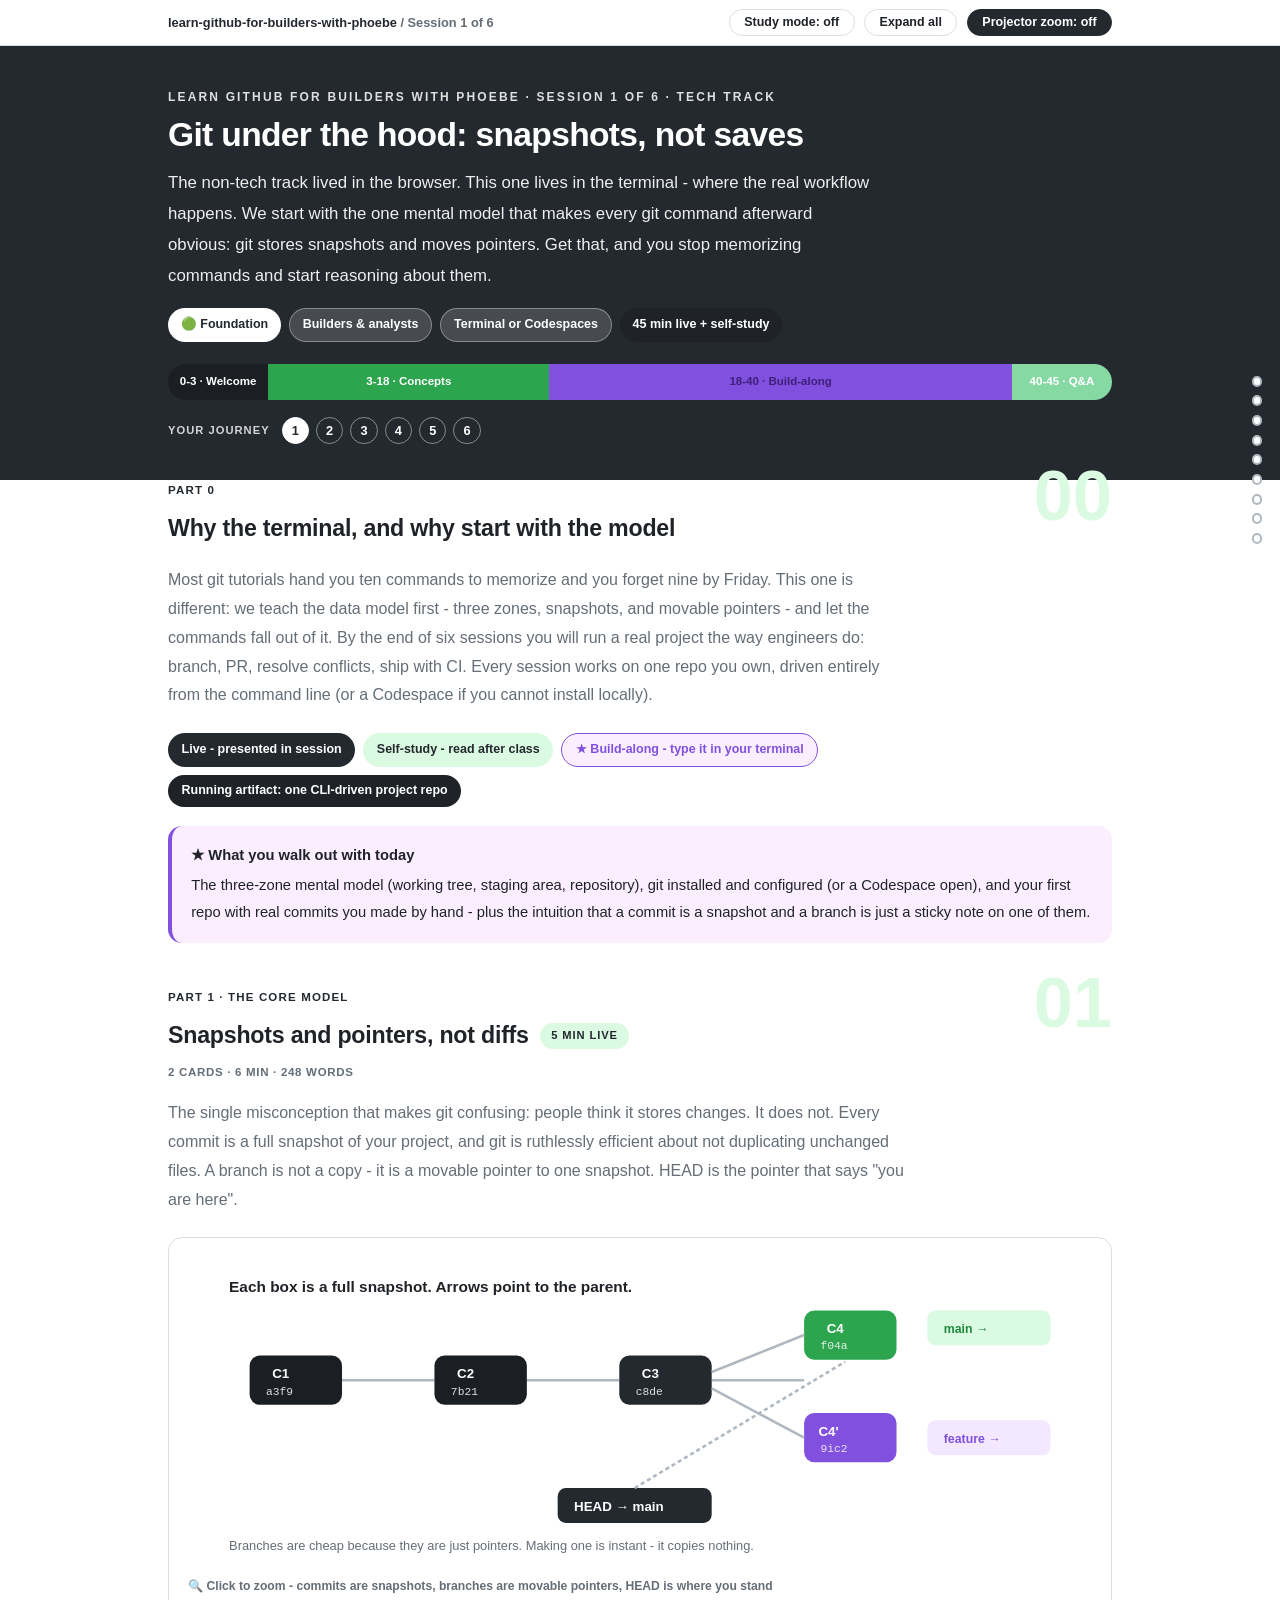
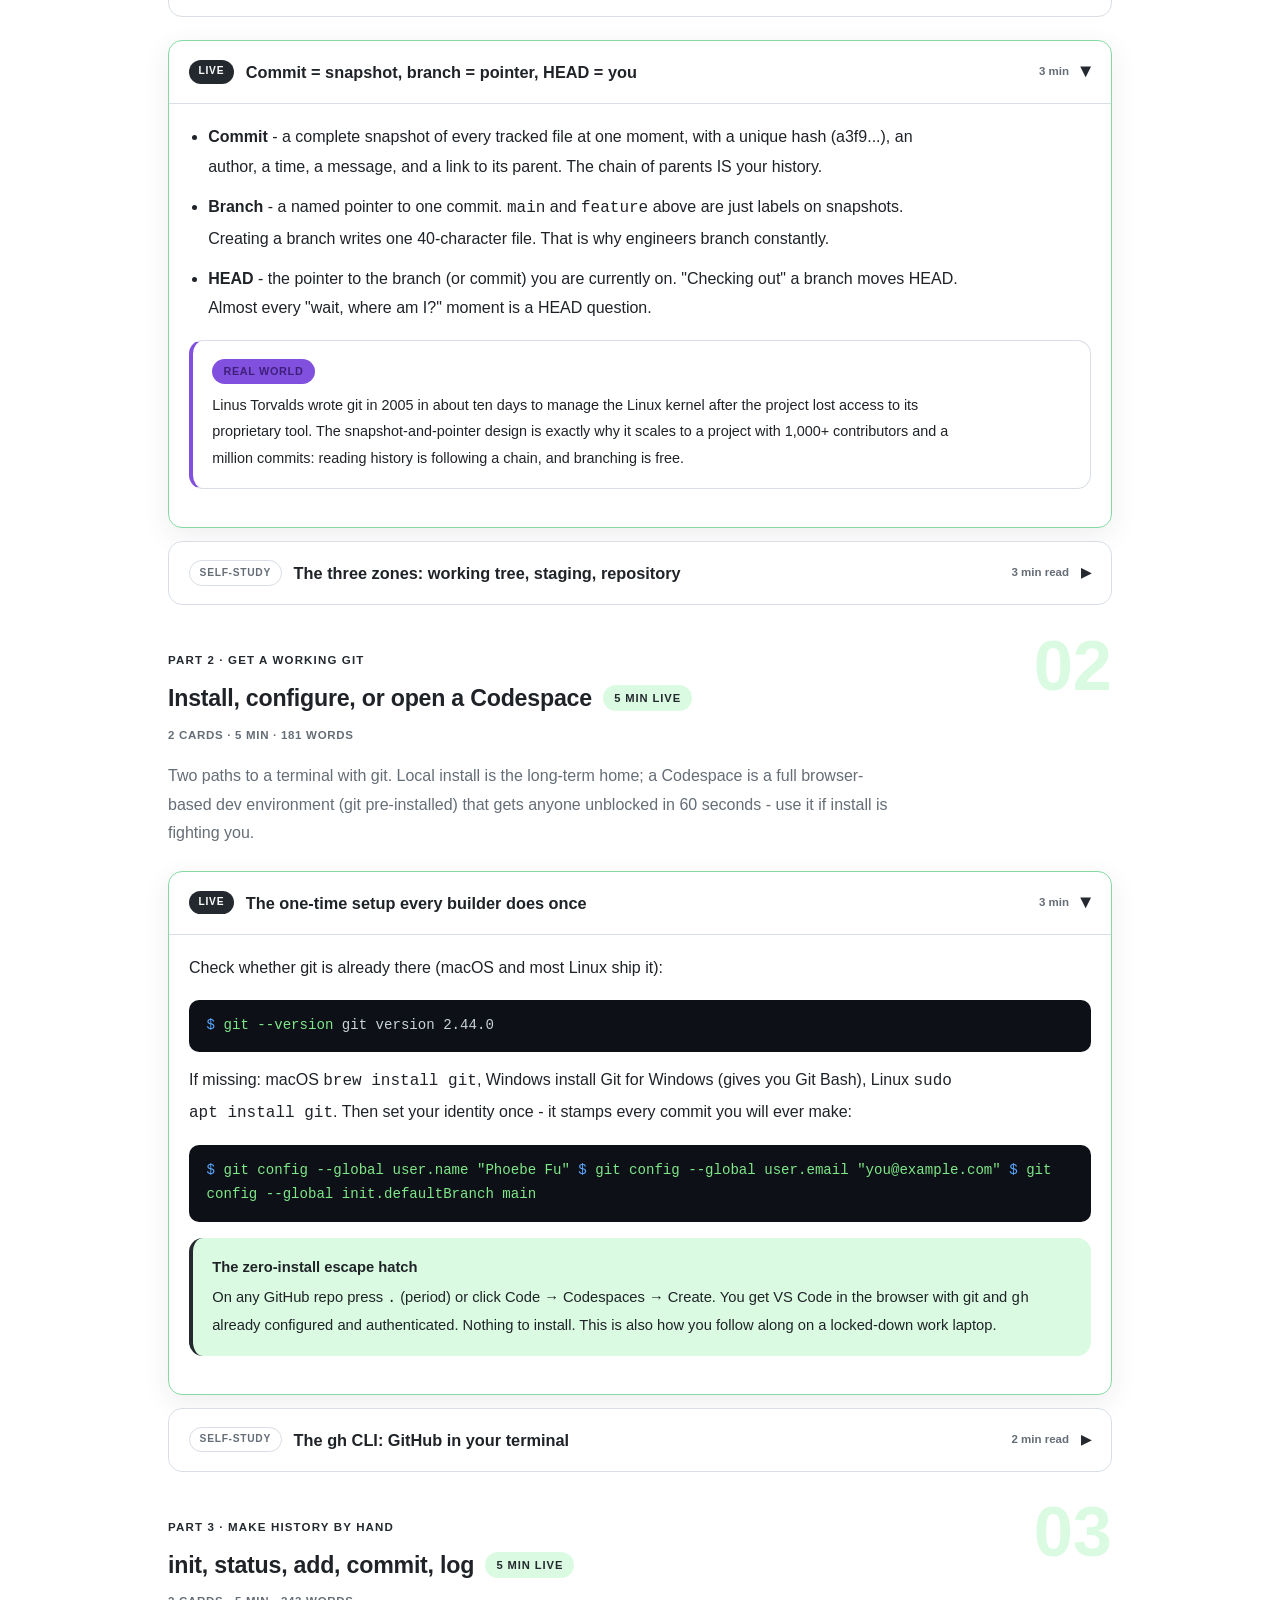
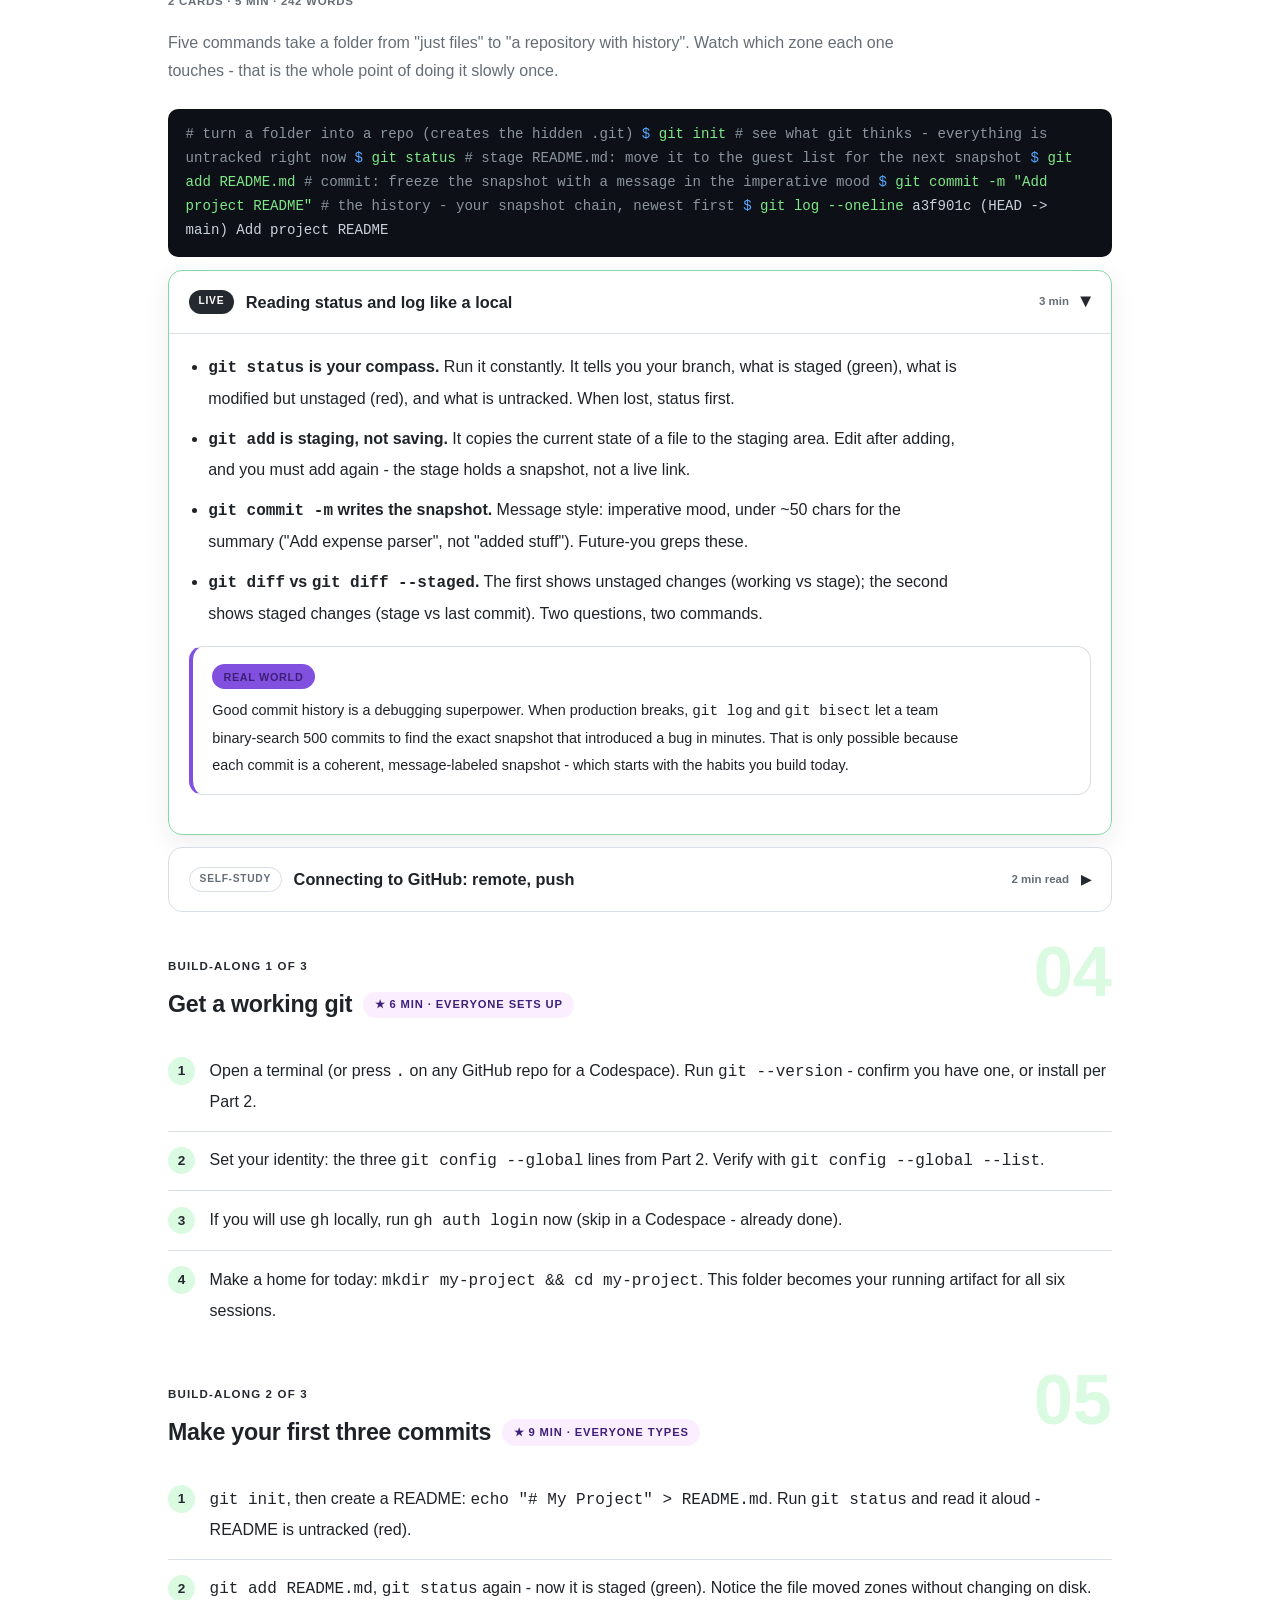
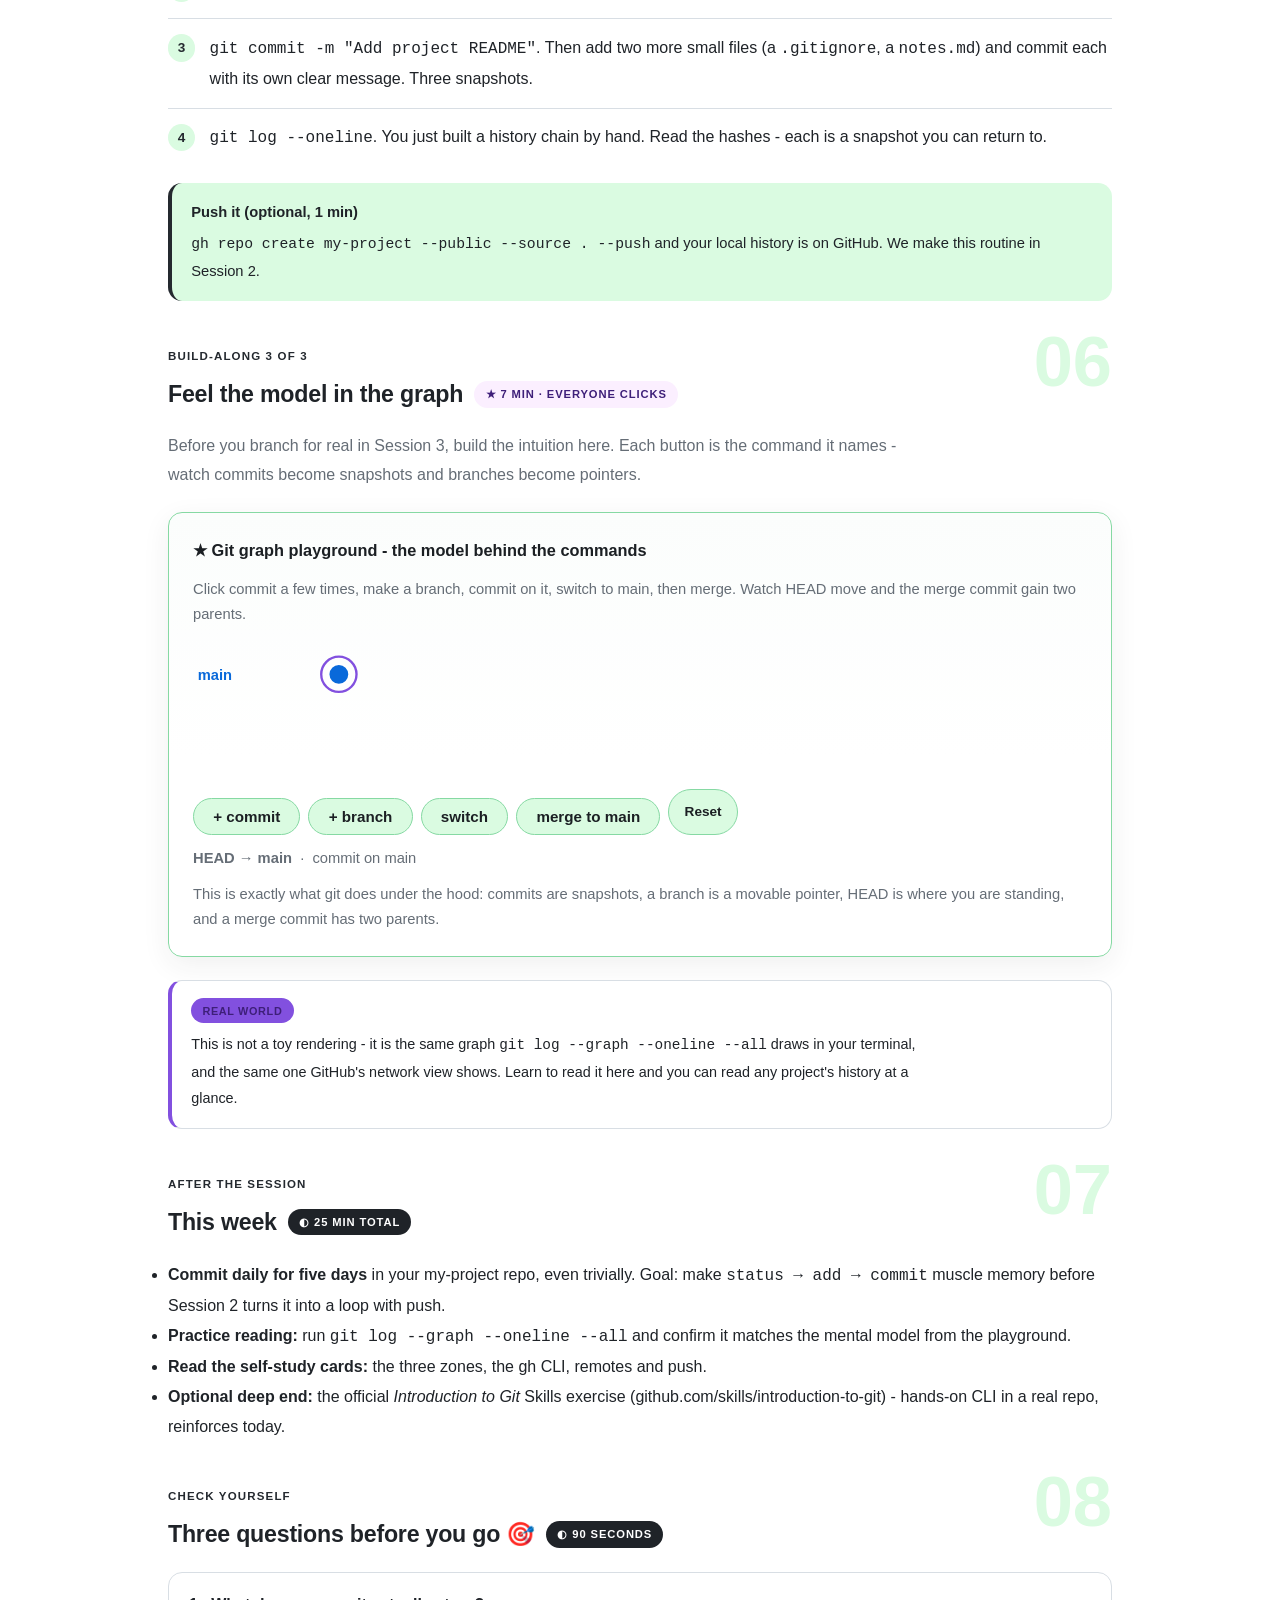
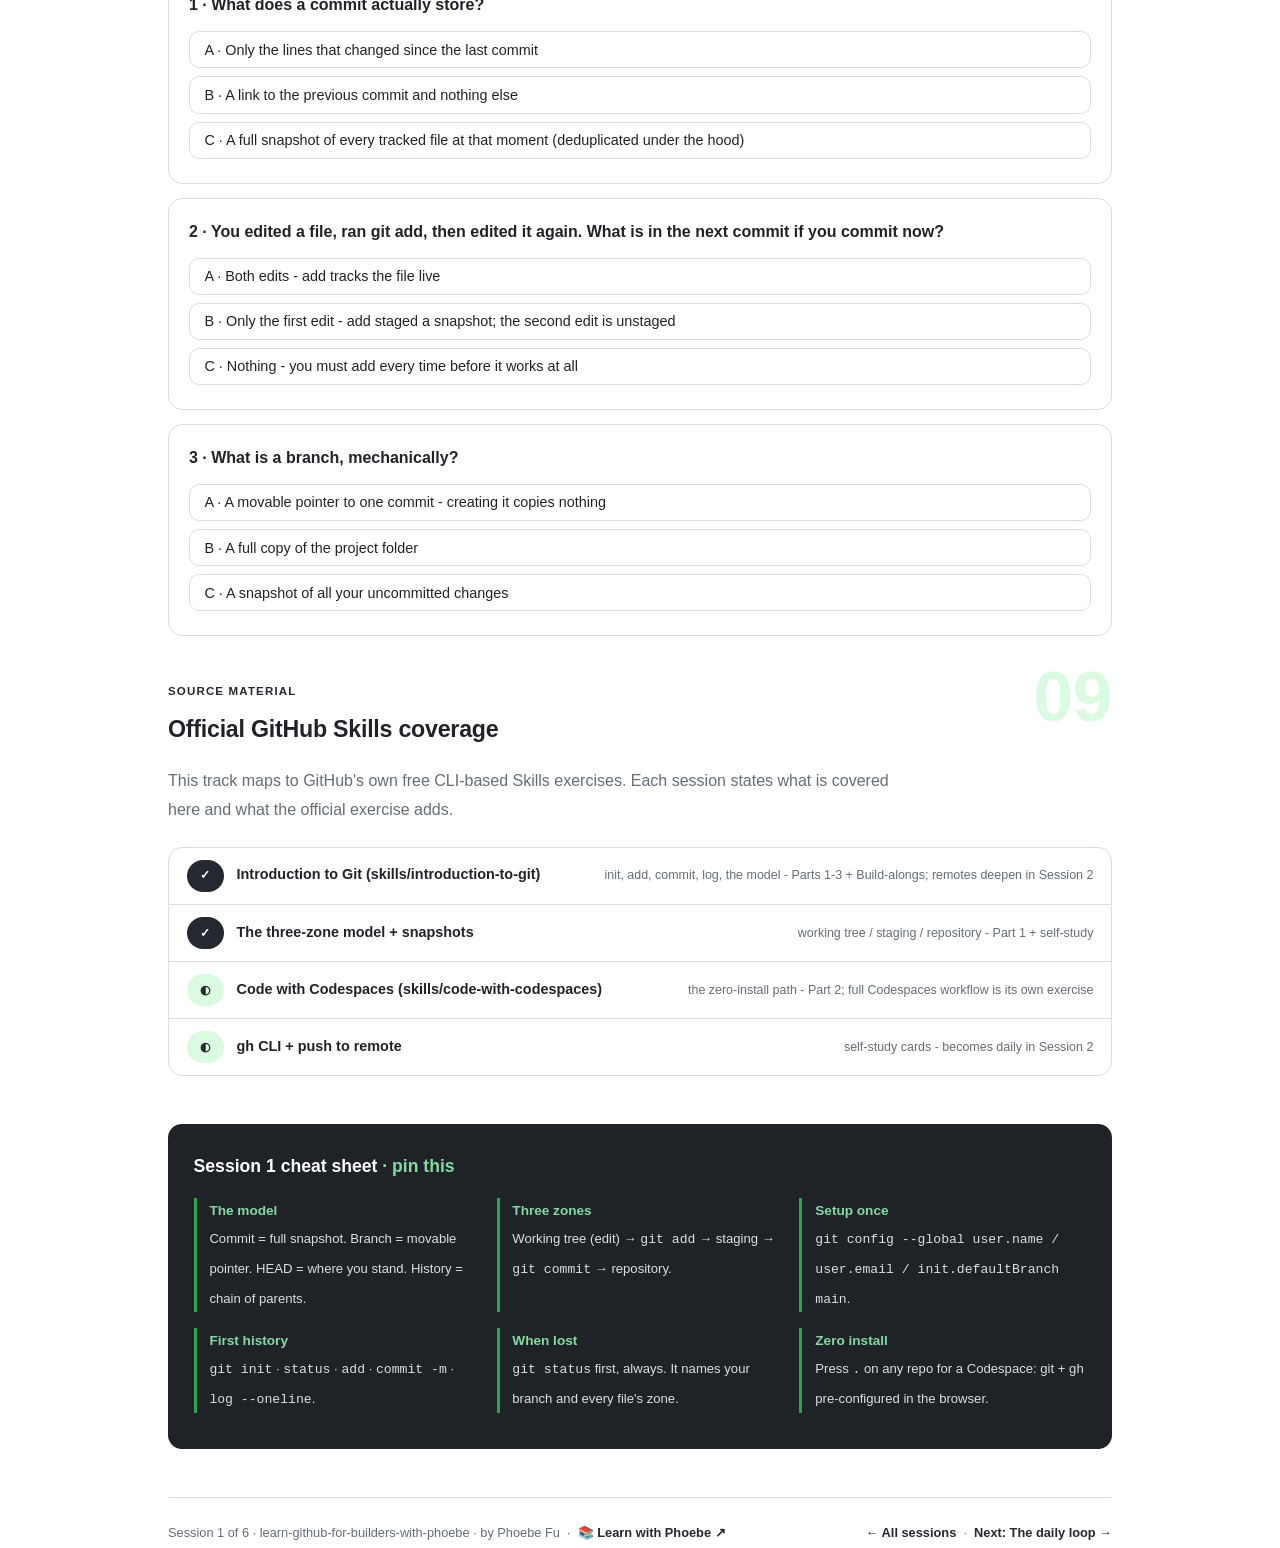
==== courses/01-git-under-the-hood.html @ c79ff91c "Fix diagram clipping and make every page readable on a narrow screen Diagrams: measured geometry def" ====
<!DOCTYPE html>
<html lang="en">
<head>
<meta charset="UTF-8">
<meta name="viewport" content="width=device-width, initial-scale=1.0">
<title>Session 1 · Git under the hood - learn github for builders with phoebe</title>
<link rel="stylesheet" href="../assets/style.css?v=16">
</head>
<body>

<div class="toolbar">
  <div class="wrap">
    <span class="crumb"><a href="../index.html">learn-github-for-builders-with-phoebe</a> / Session 1 of 6</span>
    <button class="btn" id="toggle-all" type="button">Expand all</button>
    <button class="btn primary" id="zoom-toggle" type="button">Projector zoom: off</button>
  </div>
</div>

<header class="masthead">
  <div class="wrap">
    <div class="eyebrow">Learn GitHub for Builders with Phoebe · Session 1 of 6 · Tech track</div>
    <h1>Git under the hood: <span class="accent">snapshots, not saves</span></h1>
    <p class="sub">The non-tech track lived in the browser. This one lives in the terminal - where the real workflow happens. We start with the one mental model that makes every git command afterward obvious: git stores snapshots and moves pointers. Get that, and you stop memorizing commands and start reasoning about them.</p>
    <div class="chip-row">
      <span class="chip level">🟢 Foundation</span>
      <span class="chip audience">Builders &amp; analysts</span>
      <span class="chip audience">Terminal or Codespaces</span>
      <span class="chip time">45 min live + self-study</span>
    </div>
    <div class="agenda">
      <span class="a1" style="flex:1">0-3 · Welcome</span>
      <span class="a2" style="flex:3">3-18 · Concepts</span>
      <span class="a3" style="flex:5">18-40 · Build-along</span>
      <span class="a4" style="flex:1">40-45 · Q&amp;A</span>
    </div>
  </div>
</header>

<main class="wrap">

  <!-- ============ INTRO ============ -->
  <section class="section" id="intro">
    <div class="section-kicker">
      <span class="klabel">Part 0</span>
      <h2>Why the terminal, and why start with the model</h2>
    </div>
    <p class="lede">Most git tutorials hand you ten commands to memorize and you forget nine by Friday. This one is different: we teach the data model first - three zones, snapshots, and movable pointers - and let the commands fall out of it. By the end of six sessions you will run a real project the way engineers do: branch, PR, resolve conflicts, ship with CI. Every session works on one repo you own, driven entirely from the command line (or a Codespace if you cannot install locally).</p>
    <div class="legend">
      <span class="pill solid">Live - presented in session</span>
      <span class="pill light">Self-study - read after class</span>
      <span class="pill amber">★ Build-along - type it in your terminal</span>
      <span class="pill inkpill">Running artifact: one CLI-driven project repo</span>
    </div>
    <div class="callout win">
      <strong>★ What you walk out with today</strong>
      The three-zone mental model (working tree, staging area, repository), git installed and configured (or a Codespace open), and your first repo with real commits you made by hand - plus the intuition that a commit is a snapshot and a branch is just a sticky note on one of them.
    </div>
  </section>

  <!-- ============ PART 1: SNAPSHOTS ============ -->
  <section class="section" id="snapshots">
    <div class="section-kicker">
      <span class="klabel">Part 1 · the core model</span>
      <h2>Snapshots and pointers, not diffs <span class="tag concept">5 min live</span></h2>
    </div>
    <p class="lede">The single misconception that makes git confusing: people think it stores changes. It does not. Every commit is a full snapshot of your project, and git is ruthlessly efficient about not duplicating unchanged files. A branch is not a copy - it is a movable pointer to one snapshot. HEAD is the pointer that says "you are here".</p>

    <figure class="zoomable">
      <svg viewBox="0 0 880 300" xmlns="http://www.w3.org/2000/svg" role="img" aria-label="Commit chain of snapshots with main and feature branch pointers and HEAD">
        <style>
          .snT { font: 700 13px Inter, sans-serif; fill: #FFFFFF; }
          .snS { font: 400 11px "SF Mono", Menlo, monospace; fill: #FFFFFF; opacity: .85; }
          .snH { font: 700 15px Inter, sans-serif; fill: #1F2328; }
          .snX { font: 400 12.5px Inter, sans-serif; fill: #656D76; }
          .snP { font: 700 12px Inter, sans-serif; fill: #8250DF; }
          .snB { font: 700 12px Inter, sans-serif; fill: #1F883D; }
          .snL { stroke: #AFB8C1; stroke-width: 2.5; fill: none; }
        </style>
        <text class="snH" x="40" y="34">Each box is a full snapshot. Arrows point to the parent.</text>
        <line class="snL" x1="150" y1="120" x2="240" y2="120"/>
        <line class="snL" x1="330" y1="120" x2="420" y2="120"/>
        <line class="snL" x1="510" y1="120" x2="600" y2="120"/>
        <rect x="60" y="96" width="90" height="48" rx="10" fill="#1B1F23"/>
        <text class="snT" x="82" y="118">C1</text>
        <text class="snS" x="76" y="134">a3f9</text>
        <rect x="240" y="96" width="90" height="48" rx="10" fill="#1B1F23"/>
        <text class="snT" x="262" y="118">C2</text>
        <text class="snS" x="256" y="134">7b21</text>
        <rect x="420" y="96" width="90" height="48" rx="10" fill="#24292F"/>
        <text class="snT" x="442" y="118">C3</text>
        <text class="snS" x="436" y="134">c8de</text>
        <rect x="600" y="52" width="90" height="48" rx="10" fill="#2DA44E"/>
        <text class="snT" x="622" y="74">C4</text>
        <text class="snS" x="616" y="90">f04a</text>
        <line class="snL" x1="510" y1="112" x2="600" y2="76"/>
        <rect x="600" y="152" width="90" height="48" rx="10" fill="#8250DF"/>
        <text class="snT" x="614" y="174">C4'</text>
        <text class="snS" x="616" y="190">9ic2</text>
        <line class="snL" x1="510" y1="128" x2="600" y2="176"/>
        <rect x="720" y="52" width="120" height="34" rx="8" fill="#DAFBE1"/>
        <text class="snB" x="736" y="74">main →</text>
        <rect x="720" y="159" width="120" height="34" rx="8" fill="#F3E8FF"/>
        <text class="snP" x="736" y="181">feature →</text>
        <rect x="360" y="225" width="150" height="34" rx="8" fill="#24292F"/>
        <text class="snT" x="376" y="247" style="fill:#fff">HEAD → main</text>
        <line class="snL" x1="435" y1="225" x2="640" y2="102" stroke-dasharray="4 3"/>
        <text class="snX" x="40" y="285">Branches are cheap because they are just pointers. Making one is instant - it copies nothing.</text>
      </svg>
      <figcaption>🔍 Click to zoom - commits are snapshots, branches are movable pointers, HEAD is where you stand</figcaption>
    </figure>

    <details class="card" open>
      <summary><span class="mode live">Live</span>Commit = snapshot, branch = pointer, HEAD = you<span class="mini">3 min</span><span class="caret">▶</span></summary>
      <div class="body">
        <ul>
          <li><strong>Commit</strong> - a complete snapshot of every tracked file at one moment, with a unique hash (a3f9...), an author, a time, a message, and a link to its parent. The chain of parents IS your history.</li>
          <li><strong>Branch</strong> - a named pointer to one commit. <code>main</code> and <code>feature</code> above are just labels on snapshots. Creating a branch writes one 40-character file. That is why engineers branch constantly.</li>
          <li><strong>HEAD</strong> - the pointer to the branch (or commit) you are currently on. "Checking out" a branch moves HEAD. Almost every "wait, where am I?" moment is a HEAD question.</li>
        </ul>
        <div class="callout example">
          <span class="ex-pill">Real world</span>
          <p>Linus Torvalds wrote git in 2005 in about ten days to manage the Linux kernel after the project lost access to its proprietary tool. The snapshot-and-pointer design is exactly why it scales to a project with 1,000+ contributors and a million commits: reading history is following a chain, and branching is free.</p>
        </div>
      </div>
    </details>

    <details class="card">
      <summary><span class="mode self">Self-study</span>The three zones: working tree, staging, repository<span class="mini">3 min read</span><span class="caret">▶</span></summary>
      <div class="body">
        <p>Every file lives in one of three zones, and every basic command just moves files between them. This is the model that makes <code>add</code> and <code>commit</code> stop feeling arbitrary.</p>
        <table class="clean">
          <thead><tr><th>Zone</th><th>What it is</th><th>Command to enter it</th></tr></thead>
          <tbody>
            <tr><td>Working tree</td><td>your actual files on disk, edited freely</td><td>(you just edit)</td></tr>
            <tr><td>Staging area (index)</td><td>the guest list for the next commit</td><td><code>git add</code></td></tr>
            <tr><td>Repository</td><td>permanent snapshots, the history</td><td><code>git commit</code></td></tr>
          </tbody>
        </table>
        <p>Staging feels like a pointless extra step for one week, then you realize it lets you commit part of your work with a clean message while leaving the rest in progress. It is a feature, not a toll.</p>
      </div>
    </details>
  </section>

  <!-- ============ PART 2: SETUP ============ -->
  <section class="section" id="setup">
    <div class="section-kicker">
      <span class="klabel">Part 2 · get a working git</span>
      <h2>Install, configure, or open a Codespace <span class="tag concept">5 min live</span></h2>
    </div>
    <p class="lede">Two paths to a terminal with git. Local install is the long-term home; a Codespace is a full browser-based dev environment (git pre-installed) that gets anyone unblocked in 60 seconds - use it if install is fighting you.</p>

    <details class="card" open>
      <summary><span class="mode live">Live</span>The one-time setup every builder does once<span class="mini">3 min</span><span class="caret">▶</span></summary>
      <div class="body">
        <p>Check whether git is already there (macOS and most Linux ship it):</p>
        <div class="termbox"><span class="cmd">git --version</span>
<span class="out">git version 2.44.0</span></div>
        <p>If missing: macOS <code>brew install git</code>, Windows install Git for Windows (gives you Git Bash), Linux <code>sudo apt install git</code>. Then set your identity once - it stamps every commit you will ever make:</p>
        <div class="termbox"><span class="cmd">git config --global user.name "Phoebe Fu"</span>
<span class="cmd">git config --global user.email "you@example.com"</span>
<span class="cmd">git config --global init.defaultBranch main</span></div>
        <div class="callout tip">
          <strong>The zero-install escape hatch</strong>
          On any GitHub repo press <code>.</code> (period) or click Code → Codespaces → Create. You get VS Code in the browser with git and <code>gh</code> already configured and authenticated. Nothing to install. This is also how you follow along on a locked-down work laptop.
        </div>
      </div>
    </details>

    <details class="card">
      <summary><span class="mode self">Self-study</span>The gh CLI: GitHub in your terminal<span class="mini">2 min read</span><span class="caret">▶</span></summary>
      <div class="body">
        <p>git talks to repositories; <code>gh</code> (GitHub CLI) talks to GitHub - PRs, issues, releases - without leaving the terminal. You will lean on it from Session 3. Install and log in once:</p>
        <div class="termbox"><span class="cmd">gh auth login</span>
<span class="out">? Where do you use GitHub? GitHub.com</span>
<span class="out">? Authenticate Git with your GitHub credentials? Yes</span>
<span class="out">✓ Logged in as phoebefu6</span></div>
        <p>Codespaces come with <code>gh</code> pre-authenticated, so you can skip this there.</p>
      </div>
    </details>
  </section>

  <!-- ============ PART 3: FIRST COMMITS ============ -->
  <section class="section" id="first-commits">
    <div class="section-kicker">
      <span class="klabel">Part 3 · make history by hand</span>
      <h2>init, status, add, commit, log <span class="tag concept">5 min live</span></h2>
    </div>
    <p class="lede">Five commands take a folder from "just files" to "a repository with history". Watch which zone each one touches - that is the whole point of doing it slowly once.</p>

    <div class="termbox"><span class="cmt"># turn a folder into a repo (creates the hidden .git)</span>
<span class="cmd">git init</span>
<span class="cmt"># see what git thinks - everything is untracked right now</span>
<span class="cmd">git status</span>
<span class="cmt"># stage README.md: move it to the guest list for the next snapshot</span>
<span class="cmd">git add README.md</span>
<span class="cmt"># commit: freeze the snapshot with a message in the imperative mood</span>
<span class="cmd">git commit -m "Add project README"</span>
<span class="cmt"># the history - your snapshot chain, newest first</span>
<span class="cmd">git log --oneline</span>
<span class="out">a3f901c (HEAD -> main) Add project README</span></div>

    <details class="card" open>
      <summary><span class="mode live">Live</span>Reading status and log like a local<span class="mini">3 min</span><span class="caret">▶</span></summary>
      <div class="body">
        <ul>
          <li><strong><code>git status</code> is your compass.</strong> Run it constantly. It tells you your branch, what is staged (green), what is modified but unstaged (red), and what is untracked. When lost, status first.</li>
          <li><strong><code>git add</code> is staging, not saving.</strong> It copies the current state of a file to the staging area. Edit after adding, and you must add again - the stage holds a snapshot, not a live link.</li>
          <li><strong><code>git commit -m</code> writes the snapshot.</strong> Message style: imperative mood, under ~50 chars for the summary ("Add expense parser", not "added stuff"). Future-you greps these.</li>
          <li><strong><code>git diff</code> vs <code>git diff --staged</code>.</strong> The first shows unstaged changes (working vs stage); the second shows staged changes (stage vs last commit). Two questions, two commands.</li>
        </ul>
        <div class="callout example">
          <span class="ex-pill">Real world</span>
          <p>Good commit history is a debugging superpower. When production breaks, <code>git log</code> and <code>git bisect</code> let a team binary-search 500 commits to find the exact snapshot that introduced a bug in minutes. That is only possible because each commit is a coherent, message-labeled snapshot - which starts with the habits you build today.</p>
        </div>
      </div>
    </details>

    <details class="card">
      <summary><span class="mode self">Self-study</span>Connecting to GitHub: remote, push<span class="mini">2 min read</span><span class="caret">▶</span></summary>
      <div class="body">
        <p>Your commits are local until you push them to a remote (GitHub). The fastest path uses <code>gh</code> to create the repo and wire it up in one step:</p>
        <div class="termbox"><span class="cmd">gh repo create my-project --public --source . --push</span>
<span class="out">✓ Created repository phoebefu6/my-project</span>
<span class="out">✓ Pushed commits to origin/main</span></div>
        <p>Under the hood that sets <code>origin</code> (the remote's nickname) and runs <code>git push -u origin main</code>. Session 2 makes push/pull a daily reflex.</p>
      </div>
    </details>
  </section>

  <!-- ============ DEMO 1 ============ -->
  <section class="section" id="demo-1">
    <div class="section-kicker">
      <span class="klabel">Build-along 1 of 3</span>
      <h2>Get a working git <span class="tag demo">★ 6 min · everyone sets up</span></h2>
    </div>
    <div class="steps">
      <div class="step"><p>Open a terminal (or press <code>.</code> on any GitHub repo for a Codespace). Run <code>git --version</code> - confirm you have one, or install per Part 2.</p></div>
      <div class="step"><p>Set your identity: the three <code>git config --global</code> lines from Part 2. Verify with <code>git config --global --list</code>.</p></div>
      <div class="step"><p>If you will use <code>gh</code> locally, run <code>gh auth login</code> now (skip in a Codespace - already done).</p></div>
      <div class="step"><p>Make a home for today: <code>mkdir my-project &amp;&amp; cd my-project</code>. This folder becomes your running artifact for all six sessions.</p></div>
    </div>
  </section>

  <!-- ============ DEMO 2 ============ -->
  <section class="section" id="demo-2">
    <div class="section-kicker">
      <span class="klabel">Build-along 2 of 3</span>
      <h2>Make your first three commits <span class="tag demo">★ 9 min · everyone types</span></h2>
    </div>
    <div class="steps">
      <div class="step"><p><code>git init</code>, then create a README: <code>echo "# My Project" &gt; README.md</code>. Run <code>git status</code> and read it aloud - README is untracked (red).</p></div>
      <div class="step"><p><code>git add README.md</code>, <code>git status</code> again - now it is staged (green). Notice the file moved zones without changing on disk.</p></div>
      <div class="step"><p><code>git commit -m "Add project README"</code>. Then add two more small files (a <code>.gitignore</code>, a <code>notes.md</code>) and commit each with its own clear message. Three snapshots.</p></div>
      <div class="step"><p><code>git log --oneline</code>. You just built a history chain by hand. Read the hashes - each is a snapshot you can return to.</p></div>
    </div>
    <div class="callout tip">
      <strong>Push it (optional, 1 min)</strong>
      <code>gh repo create my-project --public --source . --push</code> and your local history is on GitHub. We make this routine in Session 2.
    </div>
  </section>

  <!-- ============ DEMO 3 ============ -->
  <section class="section" id="demo-3">
    <div class="section-kicker">
      <span class="klabel">Build-along 3 of 3</span>
      <h2>Feel the model in the graph <span class="tag demo">★ 7 min · everyone clicks</span></h2>
    </div>
    <p class="lede">Before you branch for real in Session 3, build the intuition here. Each button is the command it names - watch commits become snapshots and branches become pointers.</p>
    <div class="widget" data-widget="gitplay" data-config='{
      "title": "★ Git graph playground - the model behind the commands",
      "intro": "Click commit a few times, make a branch, commit on it, switch to main, then merge. Watch HEAD move and the merge commit gain two parents."
    }'></div>
    <div class="callout example">
      <span class="ex-pill">Real world</span>
      <p>This is not a toy rendering - it is the same graph <code>git log --graph --oneline --all</code> draws in your terminal, and the same one GitHub's network view shows. Learn to read it here and you can read any project's history at a glance.</p>
    </div>
  </section>

  <!-- ============ HOMEWORK ============ -->
  <section class="section" id="exercise">
    <div class="section-kicker">
      <span class="klabel">After the session</span>
      <h2>This week <span class="tag exercise">◐ 25 min total</span></h2>
    </div>
    <ul>
      <li><strong>Commit daily for five days</strong> in your my-project repo, even trivially. Goal: make <code>status → add → commit</code> muscle memory before Session 2 turns it into a loop with push.</li>
      <li><strong>Practice reading:</strong> run <code>git log --graph --oneline --all</code> and confirm it matches the mental model from the playground.</li>
      <li><strong>Read the self-study cards:</strong> the three zones, the gh CLI, remotes and push.</li>
      <li><strong>Optional deep end:</strong> the official <em>Introduction to Git</em> Skills exercise (github.com/skills/introduction-to-git) - hands-on CLI in a real repo, reinforces today.</li>
    </ul>
  </section>

  <!-- ============ QUIZ ============ -->
  <section class="section" id="quiz">
    <div class="section-kicker">
      <span class="klabel">Check yourself</span>
      <h2>Three questions before you go 🎯 <span class="tag exercise">◐ 90 seconds</span></h2>
    </div>
    <div class="quiz-q" data-answer="2">
      <p class="qtext">1 · What does a commit actually store?</p>
      <button class="qopt" type="button">A · Only the lines that changed since the last commit</button>
      <button class="qopt" type="button">B · A link to the previous commit and nothing else</button>
      <button class="qopt" type="button">C · A full snapshot of every tracked file at that moment (deduplicated under the hood)</button>
      <p class="qwhy">Git is a snapshot store, not a diff store. It shows you diffs when asked, but each commit is a complete picture - which is why branching and history reading are so fast.</p>
    </div>
    <div class="quiz-q" data-answer="1">
      <p class="qtext">2 · You edited a file, ran git add, then edited it again. What is in the next commit if you commit now?</p>
      <button class="qopt" type="button">A · Both edits - add tracks the file live</button>
      <button class="qopt" type="button">B · Only the first edit - add staged a snapshot; the second edit is unstaged</button>
      <button class="qopt" type="button">C · Nothing - you must add every time before it works at all</button>
      <p class="qwhy">Staging captures the file's state at add-time. The second edit sits in the working tree until you add again. This is the three-zone model doing exactly what it says.</p>
    </div>
    <div class="quiz-q" data-answer="0">
      <p class="qtext">3 · What is a branch, mechanically?</p>
      <button class="qopt" type="button">A · A movable pointer to one commit - creating it copies nothing</button>
      <button class="qopt" type="button">B · A full copy of the project folder</button>
      <button class="qopt" type="button">C · A snapshot of all your uncommitted changes</button>
      <p class="qwhy">A branch is a 40-character file naming one commit. That is why engineers make them freely - Session 3 does exactly that.</p>
    </div>
    <p class="quiz-score"></p>
  </section>

  <!-- ============ SOURCES ============ -->
  <section class="section" id="official">
    <div class="section-kicker">
      <span class="klabel">Source material</span>
      <h2>Official GitHub Skills coverage</h2>
    </div>
    <p class="lede">This track maps to GitHub's own free CLI-based Skills exercises. Each session states what is covered here and what the official exercise adds.</p>
    <div class="covered">
      <div class="covered-row"><span class="status pill solid">✓</span><span class="name">Introduction to Git (skills/introduction-to-git)</span><span class="note">init, add, commit, log, the model - Parts 1-3 + Build-alongs; remotes deepen in Session 2</span></div>
      <div class="covered-row"><span class="status pill solid">✓</span><span class="name">The three-zone model + snapshots</span><span class="note">working tree / staging / repository - Part 1 + self-study</span></div>
      <div class="covered-row"><span class="status pill light">◐</span><span class="name">Code with Codespaces (skills/code-with-codespaces)</span><span class="note">the zero-install path - Part 2; full Codespaces workflow is its own exercise</span></div>
      <div class="covered-row"><span class="status pill light">◐</span><span class="name">gh CLI + push to remote</span><span class="note">self-study cards - becomes daily in Session 2</span></div>
    </div>
  </section>

  <!-- ============ CHEAT SHEET ============ -->
  <section class="cheat" id="cheatsheet">
    <h3>Session 1 cheat sheet <span>· pin this</span></h3>
    <div class="grid-2">
      <div class="cheat-item"><b>The model</b><span>Commit = full snapshot. Branch = movable pointer. HEAD = where you stand. History = chain of parents.</span></div>
      <div class="cheat-item"><b>Three zones</b><span>Working tree (edit) → <code>git add</code> → staging → <code>git commit</code> → repository.</span></div>
      <div class="cheat-item"><b>Setup once</b><span><code>git config --global user.name / user.email / init.defaultBranch main</code>.</span></div>
      <div class="cheat-item"><b>First history</b><span><code>git init</code> · <code>status</code> · <code>add</code> · <code>commit -m</code> · <code>log --oneline</code>.</span></div>
      <div class="cheat-item"><b>When lost</b><span><code>git status</code> first, always. It names your branch and every file's zone.</span></div>
      <div class="cheat-item"><b>Zero install</b><span>Press <code>.</code> on any repo for a Codespace: git + gh pre-configured in the browser.</span></div>
    </div>
  </section>

  <footer class="pagefoot">
    <span>Session 1 of 6 · learn-github-for-builders-with-phoebe · by Phoebe Fu &nbsp;·&nbsp; 📚 <a href="https://phoebefu6.github.io/learn-with-phoebe/">Learn with Phoebe ↗</a></span>
    <span><a href="../index.html">← All sessions</a> &nbsp;·&nbsp; <a href="02-the-daily-loop.html">Next: The daily loop →</a></span>
  </footer>

</main>

<script src="../assets/app.js?v=16"></script>
<script src="../assets/widgets.js?v=16"></script>
</body>
</html>
---- assets/style.css ----
/* learn-github-for-builders-with-phoebe - editorial bold design system
   Accent: github ink #24292F + green #2DA44E · Flagship: PR purple #8250DF */

:root {
  --indigo: #24292F;
  --indigo-deep: #1B1F23;
  --indigo-mid: #2DA44E;
  --indigo-soft: #86D9A3;
  --indigo-50: #DAFBE1;
  --ink: #1F2328;
  --muted: #656D76;
  --faint: #AFB8C1;
  --hairline: #D8DEE4;
  --amber: #8250DF;
  --amber-ink: #3E1F79;
  --amber-50: #FBEFFF;
  --paper: #FFFFFF;
  --code-bg: #0D1117;
  --code-ink: #E6EDF3;
  --radius: 14px;
}

* { margin: 0; padding: 0; box-sizing: border-box; }

html { font-size: 16px; scroll-behavior: smooth; }
html.zoom-125 { font-size: 20px; }
html.zoom-150 { font-size: 24px; }

body {
  font-family: "Inter", -apple-system, BlinkMacSystemFont, "Segoe UI", Roboto, sans-serif;
  background: var(--paper);
  color: var(--ink);
  line-height: 1.85;
  font-feature-settings: "tnum";
}

.wrap { max-width: 62rem; margin: 0 auto; padding: 0 1.5rem; }

/* ---------- header band ---------- */
.masthead {
  background: var(--indigo);
  color: #fff;
  padding: 2.5rem 0 2.25rem;
}
.masthead .eyebrow {
  font-size: .75rem;
  letter-spacing: .18em;
  text-transform: uppercase;
  opacity: .85;
  font-weight: 600;
}
.masthead h1 {
  font-size: 2.1rem;
  line-height: 1.15;
  font-weight: 800;
  margin: .5rem 0 .75rem;
  letter-spacing: -.02em;
}
.masthead h1 .accent { color: inherit; }
.masthead .sub { font-size: 1.05rem; opacity: .92; max-width: 44rem; }

.chip-row { display: flex; flex-wrap: wrap; gap: .5rem; margin-top: 1.1rem; }
.chip {
  display: inline-flex;
  align-items: center;
  gap: .35rem;
  border-radius: 999px;
  padding: .25rem .8rem;
  font-size: .78rem;
  font-weight: 600;
  white-space: nowrap;
}
.chip.level { background: #fff; color: var(--indigo); }
.chip.audience { background: rgba(255,255,255,.16); color: #fff; border: 1px solid rgba(255,255,255,.35); }
.chip.time { background: var(--ink); color: #fff; font-variant-numeric: tabular-nums; }

/* ---------- agenda bar ---------- */
.agenda {
  display: flex;
  border-radius: 999px;
  overflow: hidden;
  margin: 1.4rem 0 0;
  font-size: .72rem;
  font-weight: 600;
  text-align: center;
  color: #fff;
}
.agenda span { padding: .45rem .3rem; white-space: nowrap; overflow: hidden; text-overflow: ellipsis; }
.agenda .a1 { background: var(--indigo-deep); }
.agenda .a2 { background: var(--indigo-mid); }
.agenda .a3 { background: var(--amber); color: var(--amber-ink); }
.agenda .a4 { background: var(--indigo-soft); }

/* ---------- toolbar ---------- */
.toolbar {
  position: sticky;
  top: 0;
  z-index: 40;
  background: rgba(255,255,255,.94);
  backdrop-filter: blur(6px);
  border-bottom: 1px solid var(--hairline);
  padding: .55rem 0;
}
.toolbar .wrap { display: flex; align-items: center; gap: .6rem; }
.toolbar .crumb { font-size: .8rem; color: var(--muted); font-weight: 600; margin-right: auto; }
.toolbar .crumb a { color: var(--indigo); text-decoration: none; }
.btn {
  border: 1px solid var(--hairline);
  background: #fff;
  color: var(--ink);
  border-radius: 999px;
  padding: .35rem .9rem;
  font-size: .78rem;
  font-weight: 600;
  cursor: pointer;
  font-family: inherit;
  transition: all .15s ease;
}
.btn:hover { border-color: var(--indigo); color: var(--indigo); }
.btn.primary { background: var(--indigo); border-color: var(--indigo); color: #fff; }
.btn.primary:hover { background: var(--indigo-deep); }

/* ---------- sections ---------- */
main { padding: 2.5rem 0 4rem; }

.section { margin-bottom: 2.8rem; }
.section-kicker { margin-bottom: 1rem; }
.section-kicker .klabel {
  display: block;
  font-size: .72rem;
  text-transform: uppercase;
  letter-spacing: .1em;
  color: var(--indigo);
  font-weight: 700;
  margin-bottom: .35rem;
}
.section-kicker h2 {
  font-size: 1.45rem;
  font-weight: 800;
  letter-spacing: -.01em;
  display: flex;
  align-items: center;
  gap: .7rem;
  flex-wrap: wrap;
}
.section-kicker .tag {
  border-radius: 999px;
  padding: .18rem .7rem;
  font-size: .7rem;
  font-weight: 700;
  text-transform: uppercase;
  letter-spacing: .08em;
}
.tag.concept { background: var(--indigo-50); color: var(--indigo); }
.tag.demo { background: var(--amber-50); color: var(--amber-ink); }
.tag.exercise { background: var(--ink); color: #fff; }

.lede { color: var(--muted); max-width: 46rem; margin-bottom: 1.4rem; line-height: 1.8; }

/* live vs self-study markers on cards */
.mode {
  font-size: .64rem;
  font-weight: 700;
  text-transform: uppercase;
  letter-spacing: .07em;
  padding: .14rem .6rem;
  border-radius: 999px;
  flex: none;
}
.mode.live { background: var(--indigo); color: #fff; }
.mode.self { background: #fff; color: var(--muted); border: 1px solid var(--hairline); }

/* ---------- accordions ---------- */
details.card {
  border: 1px solid var(--hairline);
  border-radius: var(--radius);
  margin-bottom: .8rem;
  overflow: hidden;
  background: #fff;
}
details.card[open] { border-color: var(--indigo-soft); box-shadow: 0 8px 28px rgba(36,41,47,.08); }
details.card summary {
  list-style: none;
  cursor: pointer;
  padding: 1rem 1.25rem;
  display: flex;
  align-items: center;
  gap: .75rem;
  font-weight: 700;
  font-size: 1.02rem;
  user-select: none;
}
details.card summary::-webkit-details-marker { display: none; }
details.card summary .dot {
  width: .6rem; height: .6rem;
  border-radius: 999px;
  background: var(--indigo);
  flex: none;
}
details.card summary .mini { margin-left: auto; font-size: .72rem; color: var(--muted); font-weight: 600; white-space: nowrap; }
details.card summary .caret { transition: transform .2s ease; color: var(--indigo); font-size: .8rem; }
details.card[open] summary .caret { transform: rotate(90deg); }
details.card .body { padding: 0 1.25rem 1.4rem; border-top: 1px solid var(--hairline); padding-top: 1.15rem; }
details.card .body p { margin-bottom: 1.05rem; max-width: 48rem; }
details.card .body p:last-child { margin-bottom: 0; }
details.card .body ul, details.card .body ol { margin: 0 0 1.1rem 1.2rem; max-width: 47rem; }
details.card .body li { margin-bottom: .65rem; }
details.card .body h4 { font-size: .95rem; font-weight: 700; margin: 1.1rem 0 .45rem; }
details.card .body h4:first-child { margin-top: 0; }

/* ---------- pills & legends ---------- */
.legend { display: flex; flex-wrap: wrap; gap: .5rem; margin: 0 0 1.2rem; }
.pill {
  display: inline-flex;
  align-items: center;
  gap: .4rem;
  border-radius: 999px;
  padding: .28rem .85rem;
  font-size: .78rem;
  font-weight: 600;
}
.pill.solid { background: var(--indigo); color: #fff; }
.pill.light { background: var(--indigo-50); color: var(--indigo); }
.pill.inkpill { background: var(--ink); color: #fff; }
.pill.amber, .pill.peach { background: var(--amber-50); color: var(--amber); border: 1.5px solid var(--amber); }
.pill.bare { color: var(--faint); }

/* ---------- 4D grid ---------- */
.grid-2 { display: grid; grid-template-columns: repeat(auto-fit, minmax(15rem, 1fr)); gap: .8rem; margin: .5rem 0 1rem; }
.d-card {
  border: 1px solid var(--hairline);
  border-left: 4px solid var(--indigo);
  border-radius: 10px;
  padding: 1rem 1.1rem;
}
.d-card h4 { font-size: .95rem; margin-bottom: .3rem; }
.d-card h4 .lead-letter { color: var(--indigo); }
.d-card p { font-size: .86rem; color: var(--muted); margin: 0; }

/* ---------- tables ---------- */
table.clean { width: 100%; border-collapse: collapse; font-size: .9rem; margin: .4rem 0 1rem; }
table.clean th {
  text-align: left;
  font-size: .72rem;
  text-transform: uppercase;
  letter-spacing: .08em;
  color: var(--muted);
  padding: .5rem .6rem;
  border-bottom: 2px solid var(--ink);
}
table.clean td { padding: .7rem .6rem; border-bottom: .5px solid var(--hairline); vertical-align: top; line-height: 1.7; }
table.clean td:first-child { font-weight: 600; }

/* ---------- prompt boxes ---------- */
.prompt-box {
  position: relative;
  background: var(--code-bg);
  color: var(--code-ink);
  border-radius: var(--radius);
  padding: 1.1rem 1.2rem;
  margin: 1rem 0 1.2rem;
  font-family: "SF Mono", ui-monospace, Menlo, Consolas, monospace;
  font-size: .84rem;
  line-height: 1.65;
  white-space: pre-wrap;
  word-break: break-word;
}
.prompt-box .label {
  position: absolute;
  top: -0.7rem;
  left: 1rem;
  background: var(--indigo);
  color: #fff;
  font-family: "Inter", -apple-system, sans-serif;
  font-size: .68rem;
  font-weight: 700;
  letter-spacing: .06em;
  text-transform: uppercase;
  border-radius: 999px;
  padding: .15rem .7rem;
}
.prompt-box.bad .label { background: var(--faint); color: var(--ink); }
.prompt-box.good .label { background: var(--amber); color: var(--amber-ink); }
.copy-btn {
  position: absolute;
  top: .7rem;
  right: .7rem;
  background: rgba(255,255,255,.1);
  border: 1px solid rgba(255,255,255,.25);
  color: #fff;
  border-radius: 999px;
  padding: .25rem .8rem;
  font-size: .72rem;
  font-weight: 600;
  cursor: pointer;
  font-family: "Inter", -apple-system, sans-serif;
  transition: background .15s ease;
}
.copy-btn:hover { background: rgba(255,255,255,.22); }
.copy-btn.copied { background: var(--amber); border-color: var(--amber); color: var(--amber-ink); }

/* ---------- demo steps ---------- */
.steps { counter-reset: step; margin: .6rem 0 1rem; }
.step {
  display: flex;
  gap: .9rem;
  padding: .85rem 0;
  border-bottom: .5px solid var(--hairline);
}
.step:last-child { border-bottom: none; }
.step::before {
  counter-increment: step;
  content: counter(step);
  flex: none;
  width: 1.7rem; height: 1.7rem;
  border-radius: 999px;
  background: var(--indigo-50);
  color: var(--indigo);
  font-weight: 700;
  font-size: .85rem;
  display: inline-flex;
  align-items: center;
  justify-content: center;
  margin-top: .1rem;
}
.step p { margin: 0; }

/* ---------- callouts ---------- */
.callout {
  border-radius: var(--radius);
  padding: 1rem 1.2rem;
  margin: 1rem 0;
  font-size: .92rem;
}
.callout.tip { background: var(--indigo-50); border-left: 4px solid var(--indigo); }
.callout.win { background: var(--amber-50); border-left: 4px solid var(--amber); }
.callout strong:first-child { display: block; margin-bottom: .2rem; }

.callout.example {
  background: #FFFFFF;
  border: 1px solid var(--hairline);
  border-left: 4px solid var(--amber);
  font-size: .9rem;
}
.callout.example .ex-pill {
  display: inline-block;
  background: var(--amber);
  color: var(--amber-ink);
  border-radius: 999px;
  padding: .15rem .7rem;
  font-size: .68rem;
  font-weight: 700;
  text-transform: uppercase;
  letter-spacing: .06em;
  margin-bottom: .5rem;
}
.callout.example p { margin: 0 0 .75rem; max-width: 47rem; }
.callout.example p:last-child { margin-bottom: 0; }
.callout.example ul { margin: 0 0 0 1.1rem; max-width: 46rem; }
.callout.example li { margin-bottom: .6rem; }
.callout.example li:last-child { margin-bottom: 0; }

/* ---------- zoomable figures ---------- */
figure.zoomable {
  border: 1px solid var(--hairline);
  border-radius: var(--radius);
  padding: 1.2rem;
  margin: 1rem 0 1.4rem;
  cursor: zoom-in;
  transition: box-shadow .15s ease;
  background: #fff;
}
figure.zoomable:hover { box-shadow: 0 8px 28px rgba(36,41,47,.12); }
figure.zoomable svg, figure.zoomable img { width: 100%; height: auto; display: block; }
figure.zoomable figcaption {
  margin-top: .6rem;
  font-size: .76rem;
  color: var(--muted);
  font-weight: 600;
  display: flex;
  align-items: center;
  gap: .4rem;
}

.lightbox {
  position: fixed;
  inset: 0;
  z-index: 100;
  background: rgba(31,35,40,.9);
  display: none;
  align-items: center;
  justify-content: center;
  padding: 3vh 3vw;
  cursor: zoom-out;
}
.lightbox.open { display: flex; }
.lightbox .inner {
  background: #fff;
  border-radius: var(--radius);
  padding: 2rem;
  max-width: 94vw;
  max-height: 92vh;
  overflow: auto;
}
.lightbox .inner svg, .lightbox .inner img { width: min(88vw, 70rem); height: auto; }
.lightbox .close-hint {
  position: fixed;
  top: 1rem; right: 1.4rem;
  color: #fff;
  font-size: .8rem;
  font-weight: 600;
  opacity: .8;
}

/* ---------- courses covered ---------- */
.covered { border: 1px solid var(--hairline); border-radius: var(--radius); overflow: hidden; }
.covered-row {
  display: flex;
  align-items: baseline;
  gap: .8rem;
  padding: .75rem 1.1rem;
  border-bottom: .5px solid var(--hairline);
  font-size: .9rem;
}
.covered-row:last-child { border-bottom: none; }
.covered-row .status { flex: none; }
.covered-row .name { font-weight: 600; }
.covered-row .note { margin-left: auto; color: var(--muted); font-size: .78rem; text-align: right; }

/* ---------- cheat sheet footer ---------- */
.cheat {
  background: var(--ink);
  color: #fff;
  border-radius: var(--radius);
  padding: 1.6rem 1.6rem 1.3rem;
  margin-top: 3rem;
}
.cheat h3 { font-size: 1.1rem; margin-bottom: 1rem; }
.cheat h3 span { color: var(--indigo-soft); }
.cheat .grid-2 { gap: 1rem; }
.cheat .cheat-item { border-left: 3px solid var(--indigo-mid); padding-left: .8rem; }
.cheat .cheat-item b { display: block; font-size: .85rem; color: var(--indigo-soft); }
.cheat .cheat-item span { font-size: .82rem; opacity: .85; }

footer.pagefoot {
  border-top: 1px solid var(--hairline);
  margin-top: 3rem;
  padding: 1.4rem 0 2.5rem;
  font-size: .8rem;
  color: var(--muted);
  display: flex;
  justify-content: space-between;
  flex-wrap: wrap;
  gap: .8rem;
}
footer.pagefoot a { color: var(--indigo); text-decoration: none; font-weight: 600; }

/* ---------- wayfinding: reading progress + section dots + part numbers ---------- */

#progress-bar {
  position: fixed;
  top: 0; left: 0;
  height: 3px;
  width: 0;
  background: linear-gradient(90deg, var(--indigo), var(--amber));
  z-index: 90;
}

.pagenav {
  position: fixed;
  right: 1.1rem;
  top: 50%;
  transform: translateY(-50%);
  z-index: 50;
  display: flex;
  flex-direction: column;
  gap: .55rem;
}
.pagenav a {
  width: .68rem; height: .68rem;
  border-radius: 999px;
  background: #fff;
  border: 2px solid var(--faint);
  display: block;
  position: relative;
  transition: all .15s ease;
}
.pagenav a:hover { border-color: var(--indigo); transform: scale(1.3); }
.pagenav a.active { background: var(--indigo); border-color: var(--indigo); }
.pagenav a .nlabel {
  position: absolute;
  right: 1.4rem;
  top: 50%;
  transform: translateY(-50%);
  background: var(--ink);
  color: #fff;
  font-size: .7rem;
  font-weight: 600;
  padding: .22rem .65rem;
  border-radius: 6px;
  white-space: nowrap;
  opacity: 0;
  pointer-events: none;
  transition: opacity .15s ease;
}
.pagenav a:hover .nlabel { opacity: 1; }
@media (max-width: 74rem) { .pagenav { display: none; } }

main { counter-reset: partnum -1; }
.section .section-kicker { position: relative; }
.section .section-kicker::before {
  counter-increment: partnum;
  content: counter(partnum, decimal-leading-zero);
  position: absolute;
  right: 0;
  top: -1.2rem;
  font-size: 4.4rem;
  font-weight: 800;
  color: var(--indigo-50);
  line-height: 1;
  font-variant-numeric: tabular-nums;
  pointer-events: none;
  z-index: 0;
}
.section .section-kicker > * { position: relative; z-index: 1; }

details.card summary { transition: background .15s ease; }
details.card summary:hover { background: #FAFBFC; }

/* ---------- journey strip: you are here in the series ---------- */
.journey {
  display: flex;
  align-items: center;
  gap: .45rem;
  margin-top: 1.1rem;
  flex-wrap: wrap;
}
.journey .jlabel { font-size: .7rem; font-weight: 700; text-transform: uppercase; letter-spacing: .09em; opacity: .8; margin-right: .3rem; }
.journey a {
  width: 1.7rem; height: 1.7rem;
  border-radius: 999px;
  display: inline-flex;
  align-items: center;
  justify-content: center;
  font-size: .8rem;
  font-weight: 700;
  text-decoration: none;
  color: #fff;
  border: 1.5px solid rgba(255,255,255,.45);
  transition: all .15s ease;
  font-variant-numeric: tabular-nums;
}
.journey a:hover { border-color: #fff; transform: scale(1.12); }
.journey a.here { background: #fff; color: var(--indigo); border-color: #fff; }
.journey a.dd-chip { width: auto; border-radius: 999px; padding: 0 .7rem; font-size: .72rem; }

/* ---------- check-yourself quiz ---------- */
.quiz-q {
  border: 1px solid var(--hairline);
  border-radius: var(--radius);
  padding: 1.1rem 1.25rem 1rem;
  margin-bottom: .9rem;
  background: #fff;
}
.quiz-q .qtext { font-weight: 700; margin-bottom: .7rem; }
.quiz-q .qopt {
  display: block;
  width: 100%;
  text-align: left;
  background: #fff;
  border: 1px solid var(--hairline);
  border-radius: 10px;
  padding: .6rem .9rem;
  margin-bottom: .5rem;
  font-size: .9rem;
  font-family: inherit;
  color: var(--ink);
  cursor: pointer;
  transition: all .15s ease;
}
.quiz-q .qopt:hover { border-color: var(--indigo); background: var(--indigo-50); }
.quiz-q .qopt.correct { background: var(--indigo); border-color: var(--indigo); color: #fff; font-weight: 600; }
.quiz-q .qopt.correct::after { content: "  ✓"; }
.quiz-q .qopt.wrong { background: #FEF2F2; border-color: #FCA5A5; color: #991B1B; animation: qshake .3s ease; }
.quiz-q .qopt.wrong::after { content: "  ✗ try again"; font-size: .78rem; }
.quiz-q .qopt:disabled { cursor: default; }
.quiz-q .qwhy {
  display: none;
  background: var(--amber-50);
  border-left: 4px solid var(--amber);
  border-radius: 8px;
  padding: .6rem .9rem;
  font-size: .86rem;
  margin-top: .3rem;
}
.quiz-q.answered .qwhy { display: block; }
@keyframes qshake {
  0%, 100% { transform: translateX(0); }
  25% { transform: translateX(-5px); }
  75% { transform: translateX(5px); }
}
.quiz-score { font-weight: 700; color: var(--indigo); margin-top: .4rem; }

@media (prefers-reduced-motion: reduce) {
  .quiz-q .qopt.wrong { animation: none; }
  .journey a:hover { transform: none; }
}

/* ---------- micro-interactions (react-bits inspired, vanilla) ---------- */

/* BlurText: staggered word reveal on the masthead headline */
.masthead h1 .bw {
  display: inline-block;
  opacity: 0;
  filter: blur(8px);
  transform: translateY(.35em);
  animation: bw-in .7s cubic-bezier(.22,.9,.35,1) forwards;
  animation-delay: var(--bw-delay, 0s);
}
@keyframes bw-in {
  to { opacity: 1; filter: blur(0); transform: translateY(0); }
}

/* SpotlightCard: cursor-following highlight on accordion cards */
details.card { position: relative; }
details.card::after {
  content: "";
  position: absolute;
  inset: 0;
  pointer-events: none;
  opacity: 0;
  transition: opacity .3s ease;
  background: radial-gradient(320px circle at var(--mx, 50%) var(--my, 50%), rgba(36,41,47,.09), transparent 65%);
}
details.card:hover::after { opacity: 1; }

/* ScrollReveal: sections rise in as they enter the viewport */
.js-reveal .section {
  opacity: 0;
  transform: translateY(16px);
  transition: opacity .6s ease, transform .6s cubic-bezier(.22,.9,.35,1);
}
.js-reveal .section.revealed { opacity: 1; transform: none; }

@media (prefers-reduced-motion: reduce) {
  .masthead h1 .bw { animation: none; opacity: 1; filter: none; transform: none; }
  details.card::after { display: none; }
  .js-reveal .section { opacity: 1; transform: none; transition: none; }
}

@media (max-width: 40rem) {
  .masthead h1 { font-size: 1.6rem; }
  .agenda span { font-size: .6rem; }
  .toolbar .crumb { display: none; }
}

@media print {
  .toolbar, .copy-btn { display: none; }
  details.card { border: 1px solid #ccc; }
}

/* ---------- interactive widgets (data literacy course) ---------- */
.widget {
  border: 1.5px solid var(--indigo-soft);
  border-radius: var(--radius);
  padding: 1.4rem 1.5rem 1.5rem;
  margin: 1.4rem 0;
  background: linear-gradient(180deg, #FBFDFC, #FFFFFF 55%);
  box-shadow: 0 8px 28px rgba(36,41,47,.07);
}
.wg-title { font-weight: 800; font-size: 1.02rem; color: var(--indigo-deep); margin-bottom: .6rem; }
.wg-note { font-size: .92rem; color: var(--muted); margin-top: .7rem; line-height: 1.7; }
.wg-grid { display: flex; flex-wrap: wrap; gap: .8rem 1.1rem; margin: .6rem 0 .9rem; }
.wg-field { display: flex; flex-direction: column; gap: .25rem; min-width: 9.5rem; flex: 1; }
.wg-field.wide { min-width: 100%; }
.wg-field > span { font-size: .8rem; font-weight: 700; color: var(--muted); letter-spacing: .02em; }
.wg-input {
  font: 600 1rem Inter, sans-serif; color: var(--ink);
  padding: .45rem .6rem; border: 1.5px solid var(--hairline); border-radius: 9px;
  background: #fff; width: 100%;
}
.wg-input:focus { outline: none; border-color: var(--indigo); }
.wg-slider { width: 100%; accent-color: var(--indigo); height: 2rem; }
.wg-btnrow { display: flex; flex-wrap: wrap; gap: .5rem; margin-top: .5rem; }
.wg-btn {
  font: 700 .85rem Inter, sans-serif; color: var(--indigo-deep);
  background: var(--indigo-50); border: 1.5px solid var(--indigo-soft);
  border-radius: 999px; padding: .4rem .95rem; cursor: pointer; transition: all .15s;
}
.wg-btn:hover:not(:disabled) { background: var(--indigo); color: #fff; }
.wg-btn:disabled { opacity: .35; cursor: default; }
.wg-btn.big { font-size: .95rem; padding: .55rem 1.2rem; margin: .6rem 0 0; }
.wg-btn.right { background: #E8F5EE; border-color: #1E7A46; color: #1E7A46; }
.wg-btn.wrong { animation: wgshake .4s; background: #FEF2F2; border-color: #FCA5A5; color: #991B1B; }
@keyframes wgshake { 0%,100%{transform:translateX(0)} 25%{transform:translateX(-5px)} 75%{transform:translateX(5px)} }
.wg-sort-row { padding: .75rem 0; border-top: 1px solid var(--hairline); }
.wg-sort-row:first-of-type { border-top: none; }
.wg-sort-text { font-weight: 600; margin-bottom: .45rem; }
.wg-sort-row.done .wg-btn:not(.right) { opacity: .3; pointer-events: none; }
.wg-why { font-size: .9rem; color: #1E7A46; font-weight: 600; margin-top: .45rem; }
.wg-score { margin-top: .9rem; font-weight: 800; color: var(--indigo-deep); }
.wg-outrow { display: flex; flex-wrap: wrap; gap: .8rem; margin: .8rem 0 .2rem; }
.wg-out {
  flex: 1; min-width: 8.5rem; background: var(--indigo-50);
  border-radius: 12px; padding: .7rem .9rem; line-height: 1.45;
}
.wg-out b { display: block; font-size: .74rem; text-transform: uppercase; letter-spacing: .08em; color: var(--muted); }
.wg-out span { font-size: 1.45rem; font-weight: 800; color: var(--indigo-deep); font-feature-settings: "tnum"; }
.wg-out em { display: block; font-style: normal; font-size: .8rem; font-weight: 700; }
.wg-out em.up { color: #1E7A46; } .wg-out em.down { color: #B42318; } .wg-out em.flat { color: var(--muted); }
.wg-out.big { background: var(--amber-50); }
.wg-out.big span { color: var(--amber); }
.wg-out.big.neg span { color: #B42318; }
.wg-svgwrap { margin: .8rem 0 .3rem; }
.wg-svgwrap svg { width: 100%; height: auto; display: block; }
.wg-funnel { margin: .9rem 0 .3rem; display: flex; flex-direction: column; gap: .45rem; }
.wg-frow { display: flex; align-items: center; gap: .7rem; }
.wg-fname { width: 7.5rem; font-size: .85rem; font-weight: 700; color: var(--ink); text-align: right; flex-shrink: 0; }
.wg-fbar { flex: 1; background: #F6F1E7; border-radius: 999px; height: 1.5rem; overflow: hidden; }
.wg-ffill { height: 100%; background: var(--indigo-mid); border-radius: 999px; transition: width .25s; }
.wg-frow.leak .wg-ffill { background: #DC6803; }
.wg-fnum { width: 12.5rem; font-size: .82rem; font-weight: 600; color: var(--muted); flex-shrink: 0; }
.wg-frow.leak .wg-fnum { color: #B42318; }
.wg-rfmcard { border-radius: 12px; padding: .9rem 1.1rem; margin-top: .8rem; border: 1.5px solid var(--hairline); }
.wg-rfmcard b { font-size: 1.05rem; }
.wg-rfmcard p { margin-top: .3rem; line-height: 1.65; }
.wg-rfmcard.good { background: #E8F5EE; border-color: #9BD9B9; }
.wg-rfmcard.mid { background: var(--amber-50); border-color: var(--indigo-soft); }
.wg-rfmcard.bad { background: #FEF2F2; border-color: #FCA5A5; }
@media (max-width: 640px) {
  .wg-fname { width: 5.2rem; font-size: .75rem; }
  .wg-fnum { width: 8rem; font-size: .72rem; }
}

/* ---------- mdpreview widget ---------- */
.wg-mdwrap { display: grid; grid-template-columns: 1fr 1fr; gap: .9rem; margin: .8rem 0 .3rem; }
@media (max-width: 720px) { .wg-mdwrap { grid-template-columns: 1fr; } }
.wg-mdinput {
  font: 500 .88rem/1.6 "SF Mono", Menlo, Consolas, monospace;
  min-height: 17rem; padding: .8rem .9rem; resize: vertical;
  border: 1.5px solid var(--hairline); border-radius: 10px;
  background: var(--code-bg); color: var(--code-ink);
}
.wg-mdinput:focus { outline: none; border-color: var(--indigo-mid); }
.wg-mdpreview {
  border: 1.5px solid var(--hairline); border-radius: 10px;
  padding: .9rem 1.1rem; background: #fff; overflow-x: auto; line-height: 1.7;
}
.wg-mdpreview h2 { font-size: 1.3rem; margin: .3rem 0 .5rem; padding-bottom: .3rem; border-bottom: 1px solid var(--hairline); }
.wg-mdpreview h3 { font-size: 1.1rem; margin: .7rem 0 .4rem; }
.wg-mdpreview h4 { font-size: .98rem; margin: .6rem 0 .3rem; }
.wg-mdpreview p { margin: .4rem 0; }
.wg-mdpreview ul { margin: .4rem 0 .4rem 1.3rem; }
.wg-mdpreview code { background: var(--indigo-50); border-radius: 5px; padding: .1rem .35rem; font-size: .85em; }
.wg-mdpreview a { color: #0969DA; font-weight: 600; }
.wg-mdpreview blockquote { border-left: 3px solid var(--indigo-soft); color: var(--muted); padding: .2rem 0 .2rem .8rem; margin: .5rem 0; }
.wg-mdpreview table { border-collapse: collapse; margin: .5rem 0; }
.wg-mdpreview th, .wg-mdpreview td { border: 1px solid var(--hairline); padding: .3rem .7rem; font-size: .9rem; }
.wg-mdpreview th { background: var(--indigo-50); }

/* ---------- terminal / code-along blocks (tech track) ---------- */
.termbox {
  background: var(--code-bg); color: var(--code-ink); border-radius: 10px;
  padding: .9rem 1.1rem; margin: .8rem 0; overflow-x: auto;
  font: 500 .88rem/1.7 "SF Mono", Menlo, Consolas, monospace;
}
.termbox .cmt { color: #8B949E; }
.termbox .cmd { color: #7EE787; }
.termbox .cmd::before { content: "$ "; color: #58A6FF; }
.termbox .out { color: #C9D1D9; }

/* === LWP-PATCH v2 === */
/* palette-agnostic aliases: 75 repos use --indigo/--amber, 1 uses --pine/--clay */
:root {
  --pv-accent: var(--indigo, var(--pine, #334155));
  --pv-flag: var(--amber, var(--clay, #B45309));
  --pv-flag-50: var(--amber-50, var(--clay-50, #FEF3E2));
}

/* ============================================================
   v2 - readable on a phone + reading modes
   Layout only. No palette tokens are changed.
   ============================================================ */

/* --- skip link --- */
.skip-link {
  position: absolute; left: -9999px; top: 0; z-index: 200;
  background: var(--pv-accent); color: #fff;
  padding: .7rem 1.1rem; border-radius: 0 0 var(--radius) 0;
  font-weight: 700; font-size: .85rem; text-decoration: none;
}
.skip-link:focus { left: 0; }

/* --- visible keyboard focus everywhere --- */
:focus-visible {
  outline: 3px solid var(--pv-flag);
  outline-offset: 2px;
  border-radius: 4px;
}

/* --- diagrams: hold authored width, scroll instead of shrinking --- */
.figscroll { overflow-x: auto; -webkit-overflow-scrolling: touch; overscroll-behavior-x: contain; }
.figscroll::-webkit-scrollbar { height: 6px; }
.figscroll::-webkit-scrollbar-thumb { background: var(--faint); border-radius: 3px; }

/* --- tables: scroll container + sticky row label --- */
.tablescroll { overflow-x: auto; -webkit-overflow-scrolling: touch; border-radius: var(--radius); }

/* --- section contents counter --- */
.sec-meta {
  display: block; margin-top: .3rem;
  font-size: .72rem; font-weight: 700; letter-spacing: .06em;
  text-transform: uppercase; color: var(--muted);
  font-variant-numeric: tabular-nums;
}

/* --- study-mode switch --- */
.btn.mode-on { background: var(--pv-flag); border-color: var(--pv-flag); color: #fff; }

/* --- deep-linked card gets a moment of emphasis --- */
details.card.linked { border-color: var(--pv-flag); box-shadow: 0 0 0 3px var(--pv-flag-50); }

@media (max-width: 820px) {
  /* labels keep the size they were drawn at; the figure scrolls */
  figure.zoomable svg { min-width: 820px; }
  .figscroll .mm-svg, .mindmap svg { min-width: 840px; }

  table.clean { min-width: 620px; }
  table.clean th:first-child,
  table.clean td:first-child {
    position: sticky; left: 0; background: #fff;
    box-shadow: 1px 0 0 var(--hairline);
  }

  pre, .prompt-box { overflow-x: auto; }

  /* 44px tap targets */
  details.card summary { min-height: 44px; }
  .qopt { min-height: 44px; display: flex; align-items: center; padding: .7rem .9rem; }
  .toolbar .btn, .pagefoot a { min-height: 44px; display: inline-flex; align-items: center; }
}

@media (max-width: 640px) {
  /* long inline code tokens and nowrap chips are the two things that still
     forced the page sideways below 640px: let them break rather than push
     the layout. Inside the media query only - desktop is untouched. */
  :not(pre) > code, .prompt-box span, code span { overflow-wrap: anywhere; word-break: break-word; }
  .chip, .syn-chip, .pill, .mode, .tag { white-space: normal; max-width: 100%; }

  /* the agenda bar truncated its own labels into nonsense - stack it */
  .agenda { flex-direction: column; align-items: stretch; gap: .3rem; }
  .agenda span { font-size: .74rem; text-align: left; padding: .4rem .7rem; flex: none !important; }
  .chip-row, .legend { flex-wrap: wrap; }
  .journey { flex-wrap: wrap; row-gap: .45rem; }
}

/* --- print: a session should print as a complete handout --- */
@media print {
  .pagenav, #progress-bar, .skip-link, .journey, .lightbox { display: none !important; }
  details.card > .body { display: block !important; }
  details.card, figure, table.clean, .callout { break-inside: avoid; page-break-inside: avoid; }
  figure.zoomable svg { min-width: 0; max-width: 100%; }
  .figscroll, .tablescroll { overflow: visible; }
  a[href^="http"]::after { content: " (" attr(href) ")"; font-size: .72rem; color: #555; }
}

/* swipe hint: own line, only when the diagram really does scroll */
figure.zoomable.can-scroll figcaption { flex-wrap: wrap; }
figure.zoomable.can-scroll figcaption::after {
  content: "swipe the diagram \2192";
  flex: 0 0 100%;
  margin-top: .2rem;
  font-size: .72rem;
  font-weight: 700;
  letter-spacing: .04em;
  color: var(--pv-flag);
}
/* === /LWP-PATCH === */
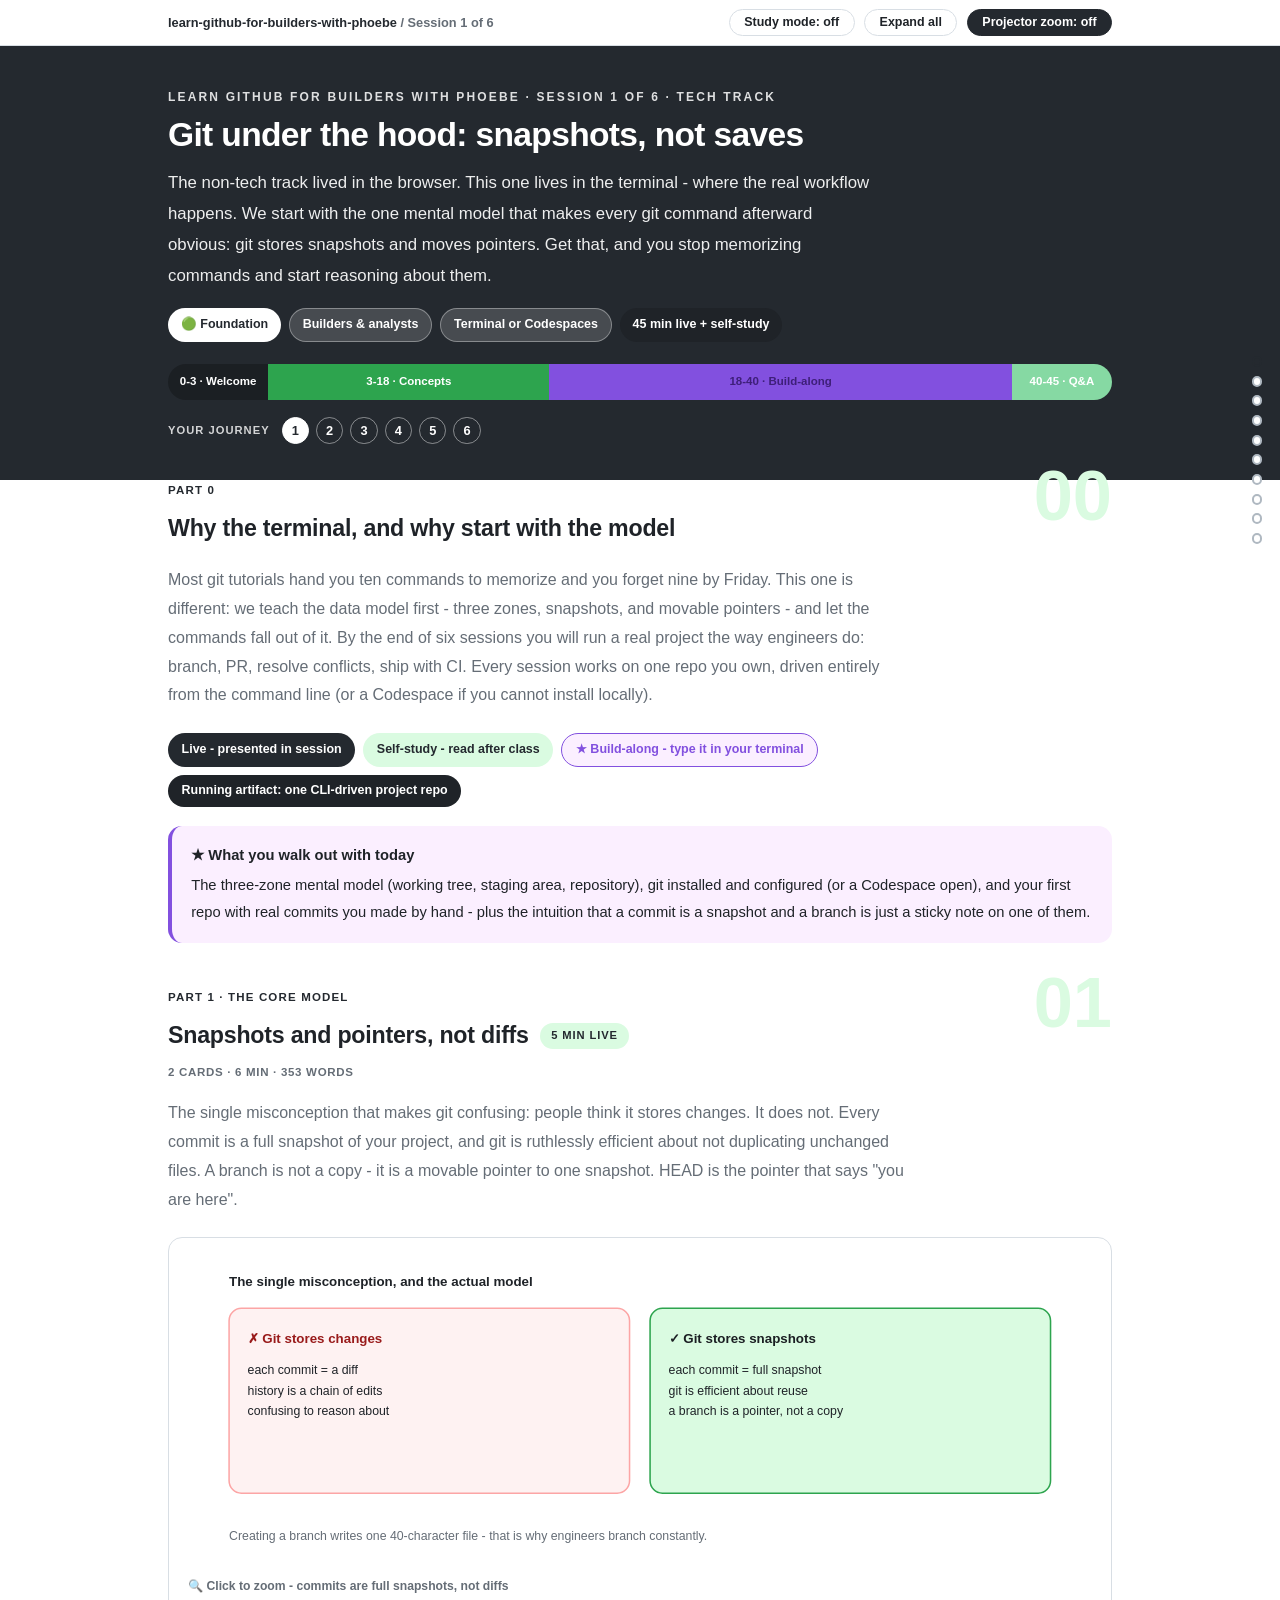
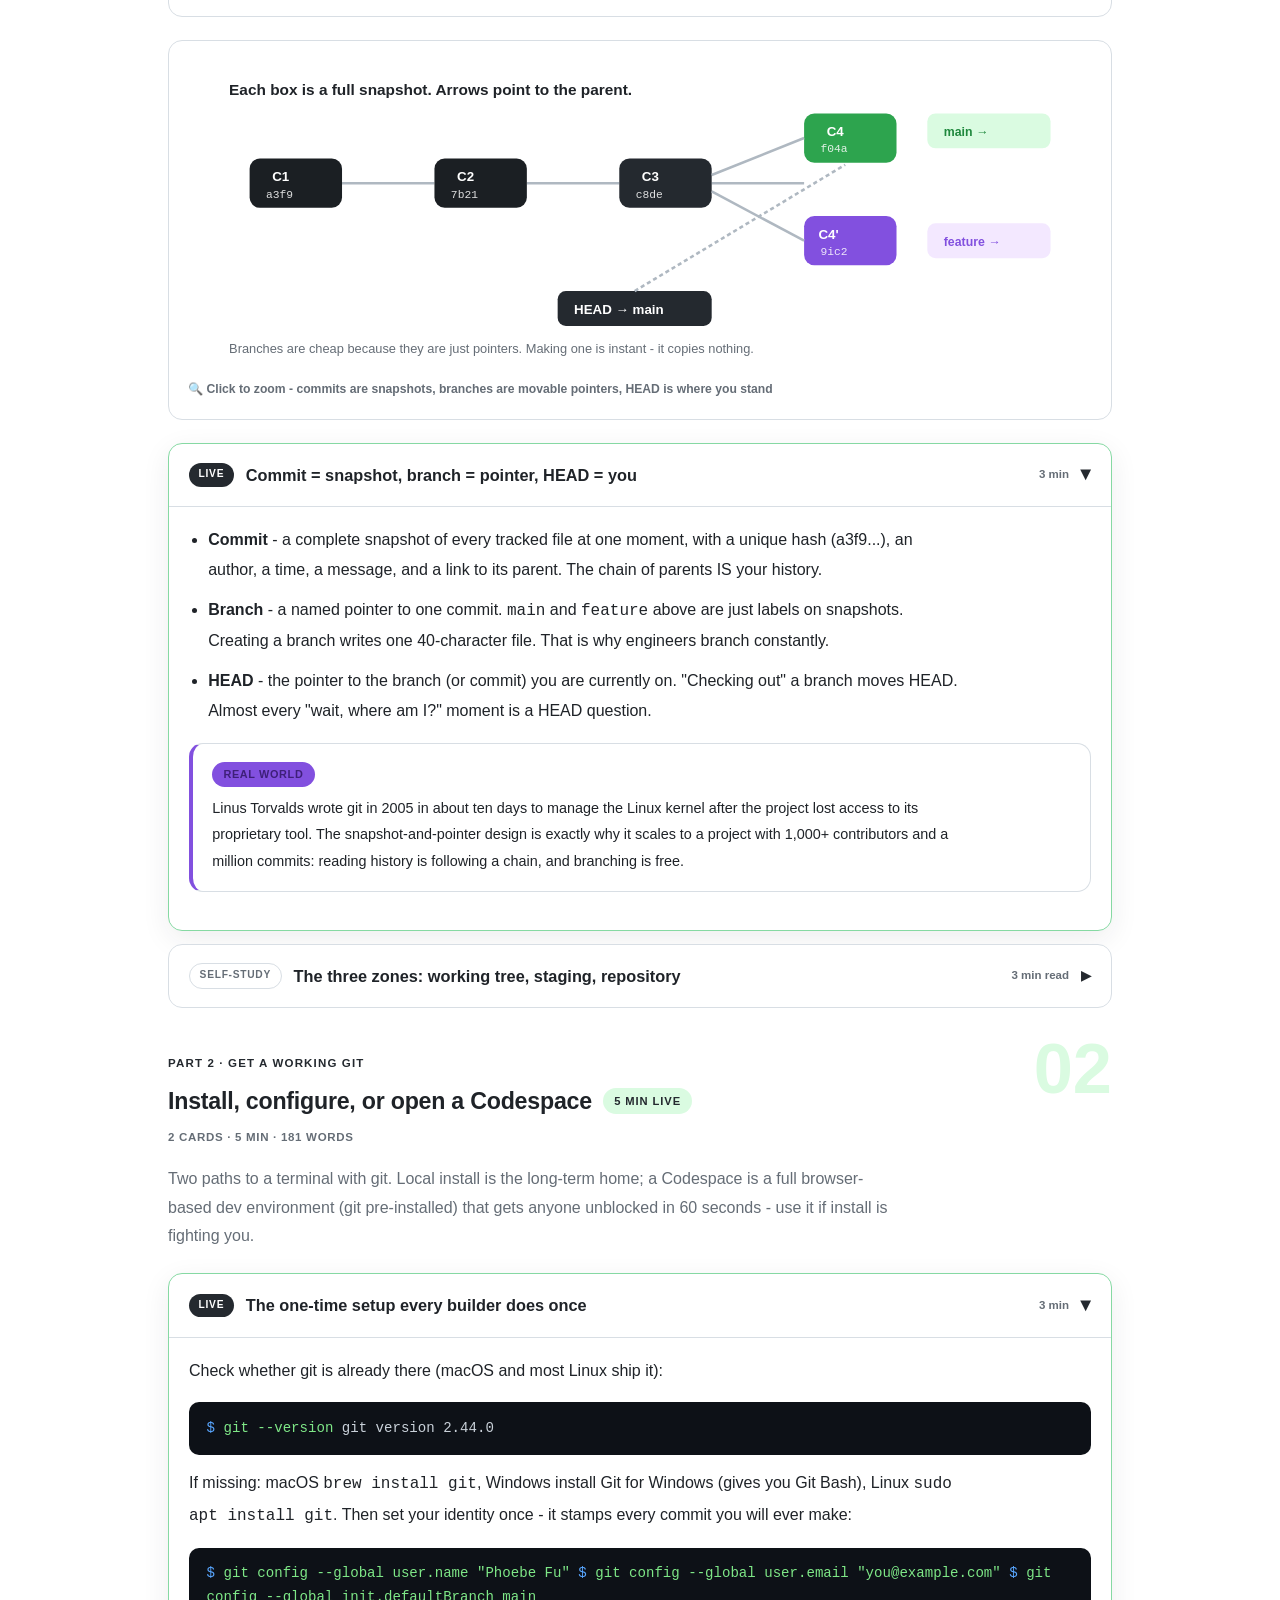
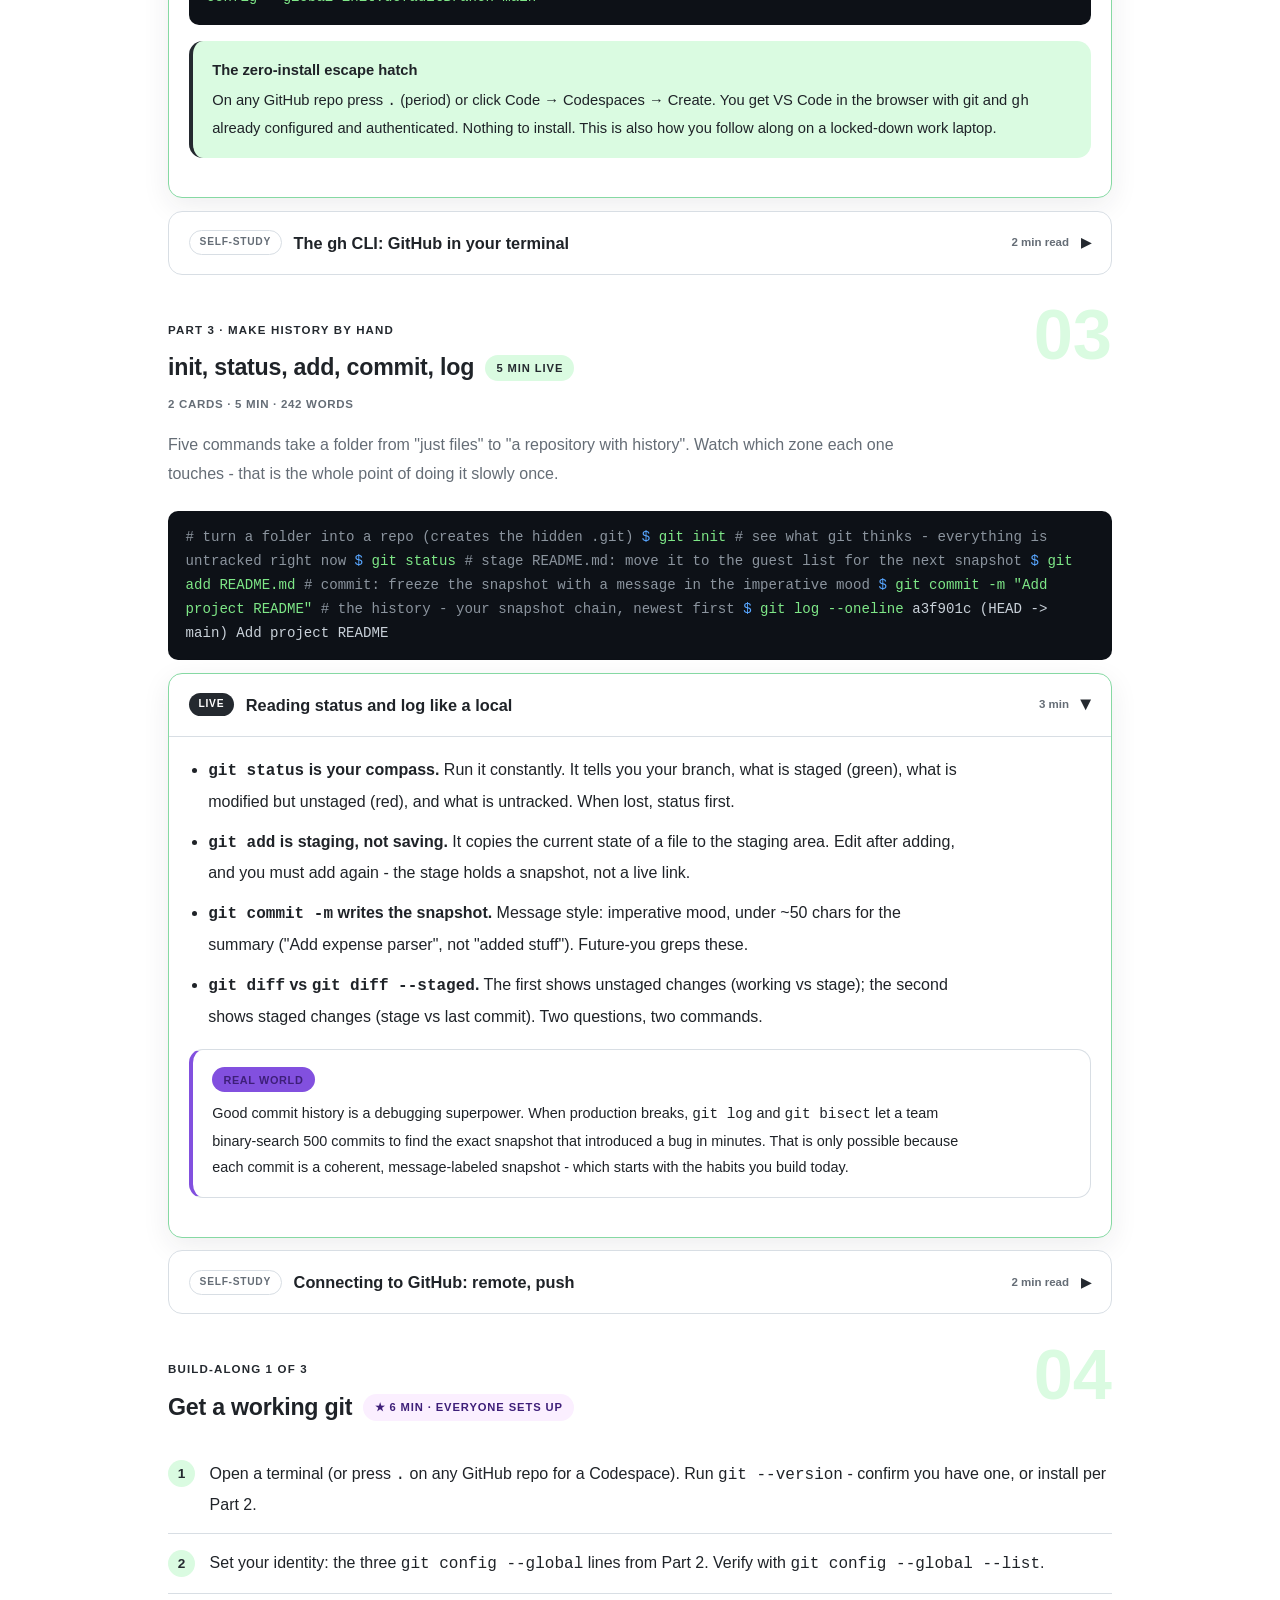
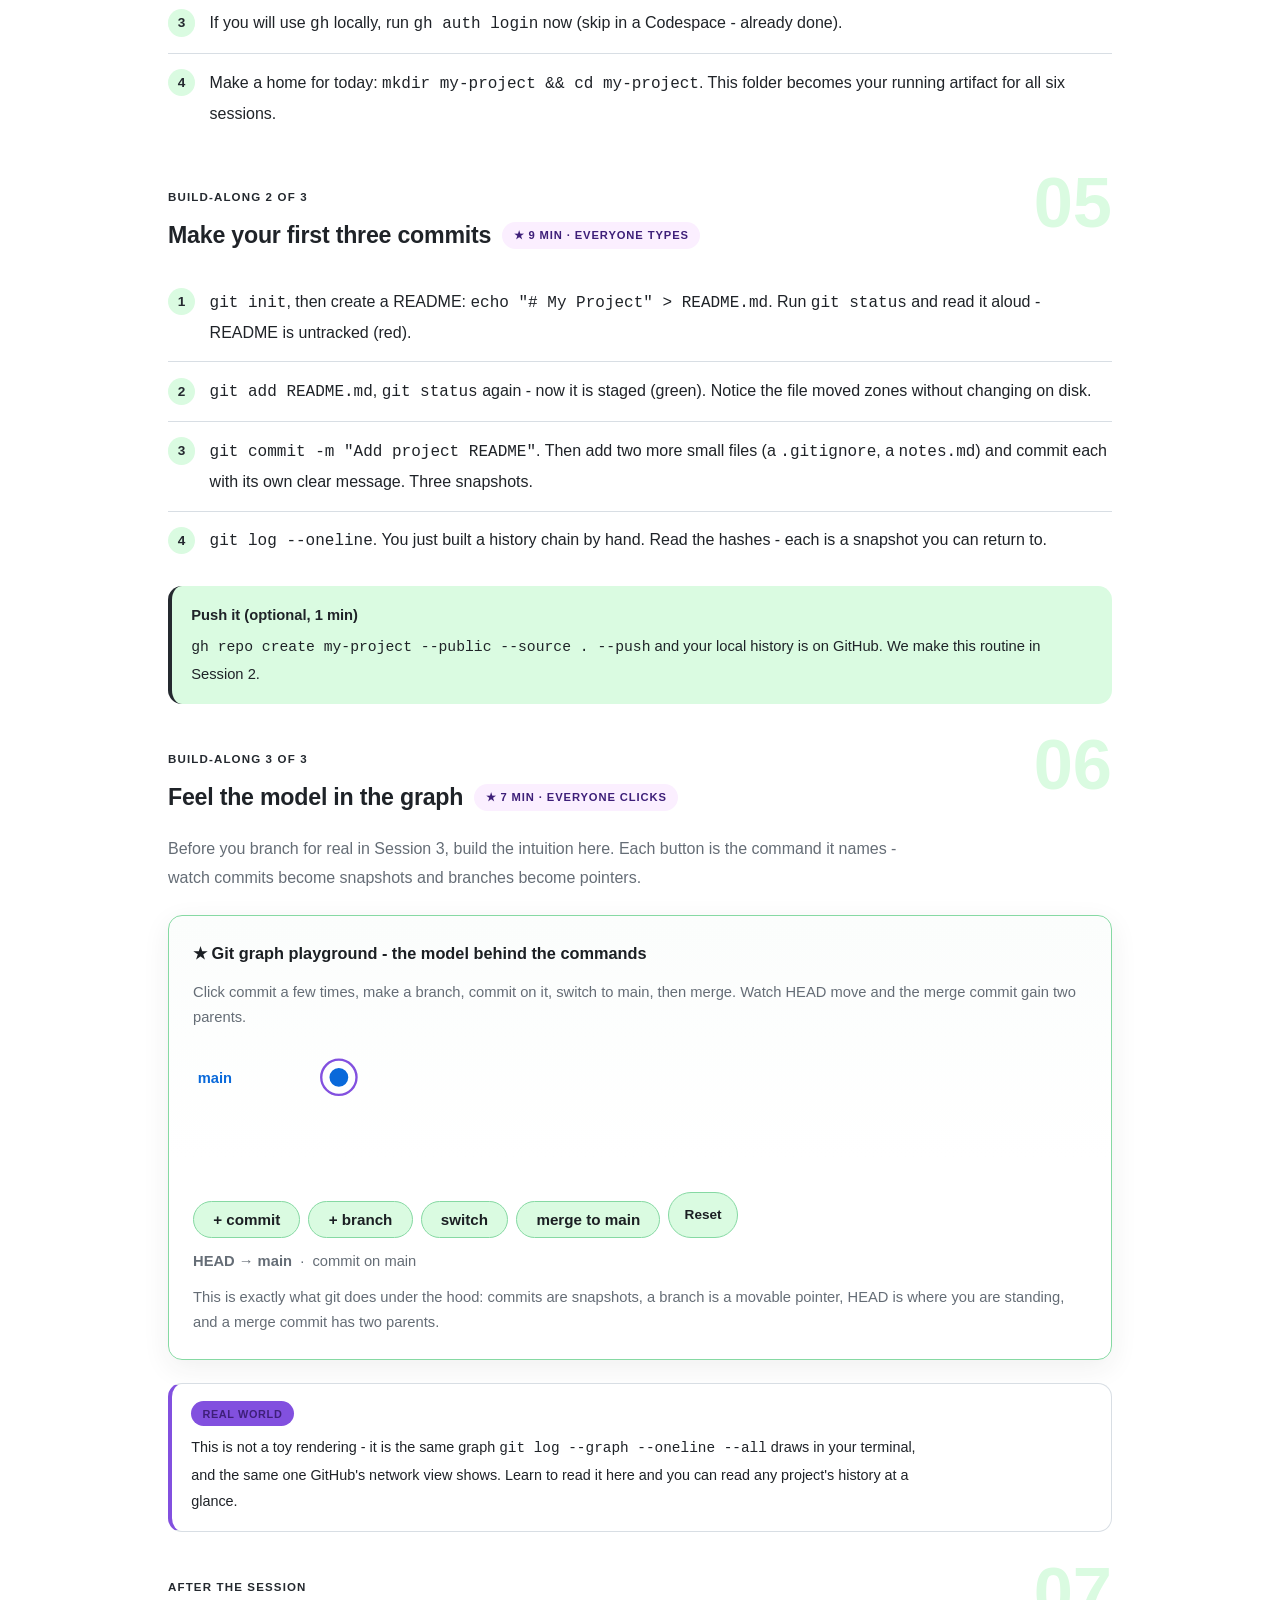
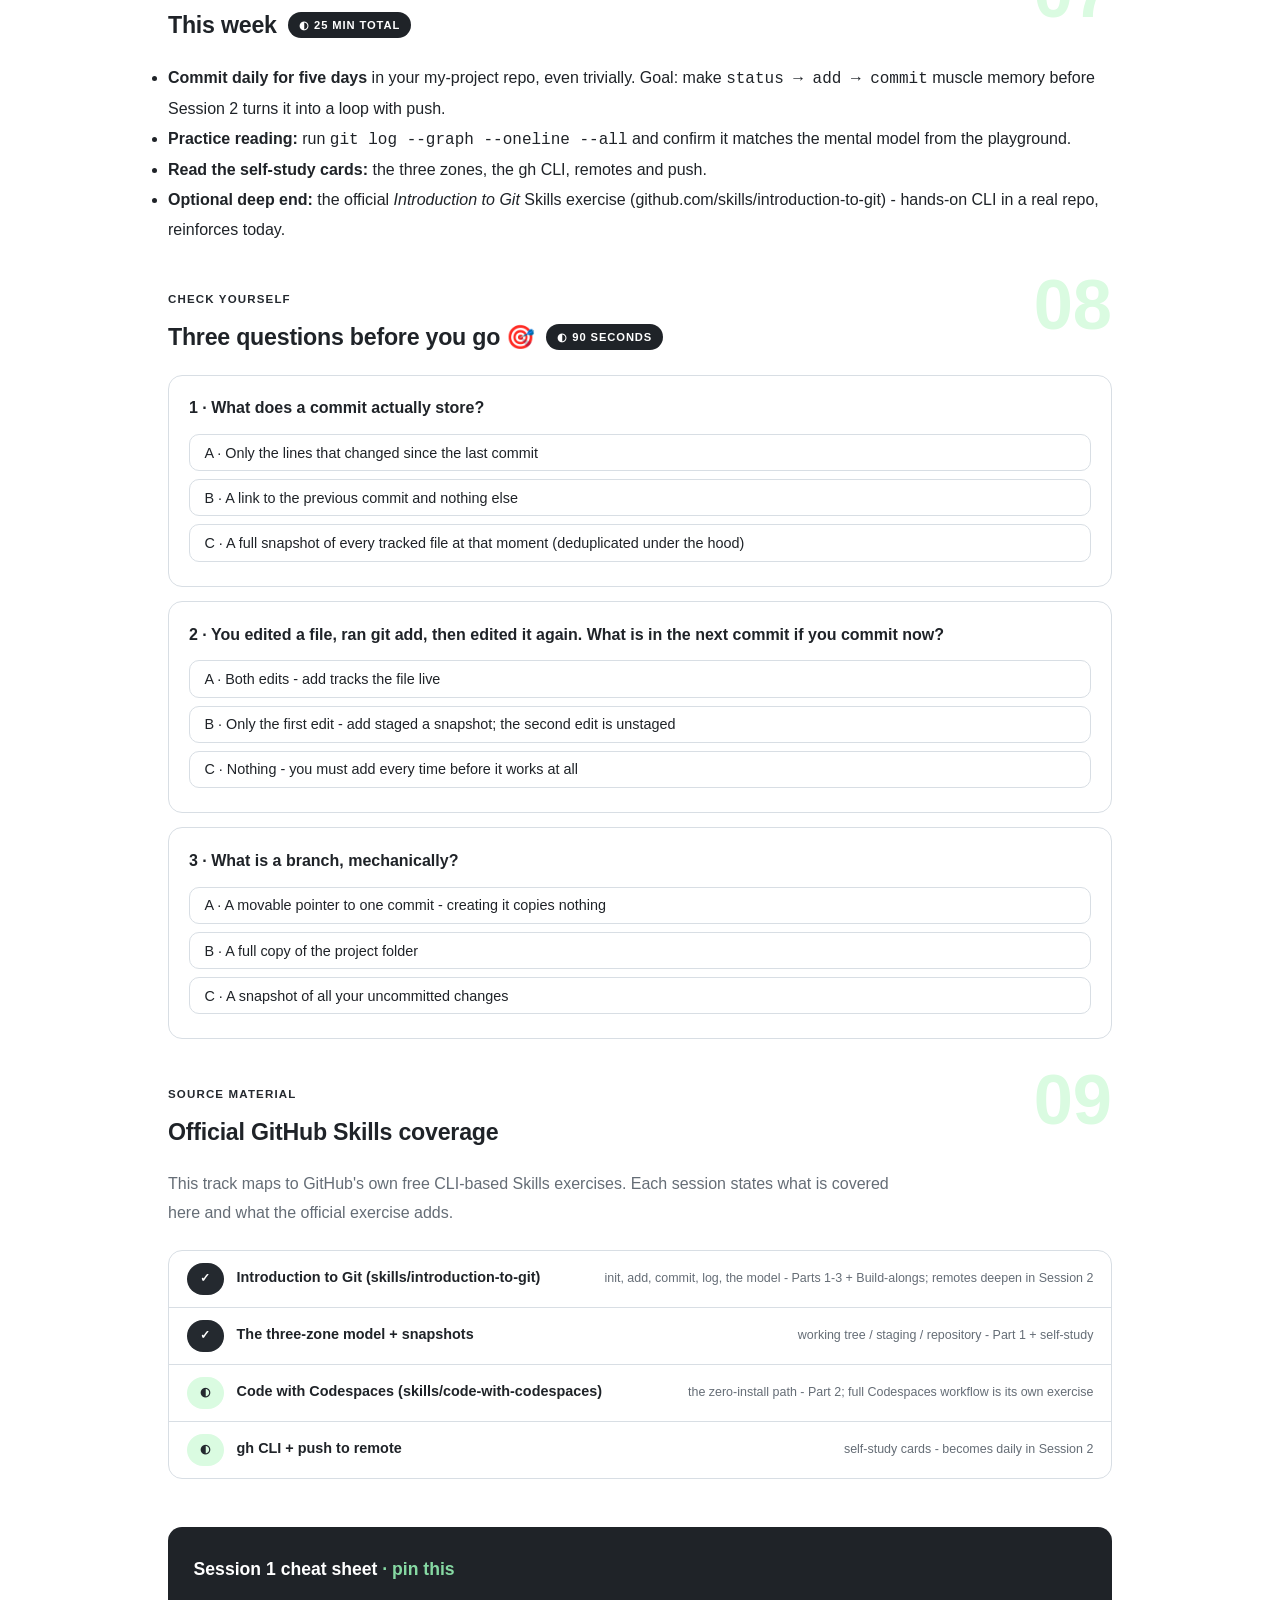
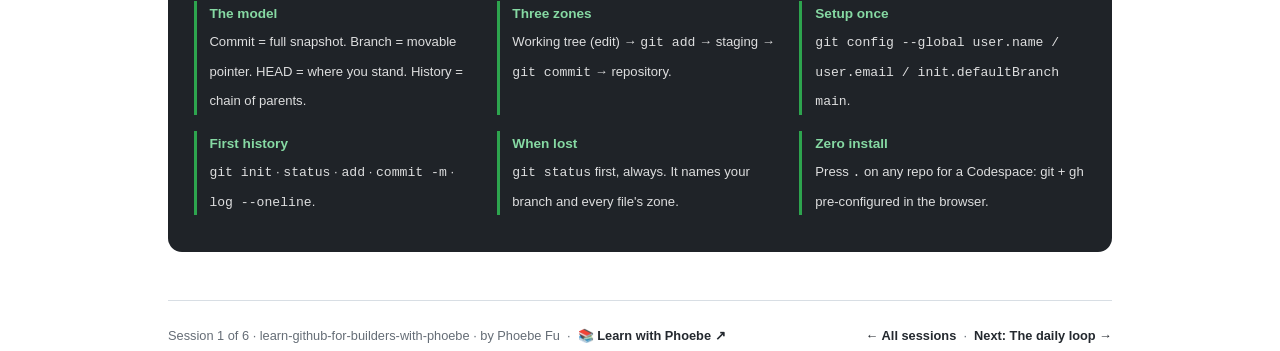
==== commit e5d22131: "Complete the visual expansion: every session page now carries three figures The final batch adds 181" ====
--- a/courses/01-git-under-the-hood.html
+++ b/courses/01-git-under-the-hood.html
@@ -64,6 +64,35 @@
       <h2>Snapshots and pointers, not diffs <span class="tag concept">5 min live</span></h2>
     </div>
     <p class="lede">The single misconception that makes git confusing: people think it stores changes. It does not. Every commit is a full snapshot of your project, and git is ruthlessly efficient about not duplicating unchanged files. A branch is not a copy - it is a movable pointer to one snapshot. HEAD is the pointer that says "you are here".</p>
+<figure class="zoomable">
+  <svg viewBox="0 0 880 300" xmlns="http://www.w3.org/2000/svg" role="img" aria-label="Before and after view of git's mental model: the common misconception that git stores changes as diffs, versus the actual model where every commit is a complete snapshot and a branch is just a movable pointer to one.">
+    <style>
+      .gh1bT { font: 700 13px Inter, sans-serif; fill: #1F2328; }
+      .gh1bH { font: 700 13px Inter, sans-serif; fill: #991B1B; }
+      .gh1bHg { font: 700 13px Inter, sans-serif; fill: #1B1F23; }
+      .gh1bB { font: 400 12px Inter, sans-serif; fill: #1F2328; }
+      .gh1bN { font: 400 12px Inter, sans-serif; fill: #656D76; }
+    </style>
+    <rect x="0" y="0" width="880" height="300" fill="#FFFFFF"/>
+    <text class="gh1bT" x="40" y="28">The single misconception, and the actual model</text>
+
+    <rect x="40" y="50" width="390" height="180" rx="12" fill="#FEF2F2" stroke="#FCA5A5" stroke-width="1.5"/>
+    <text class="gh1bH" x="58" y="84">&#10007; Git stores changes</text>
+    <text class="gh1bB" x="58" y="114">each commit = a diff</text>
+    <text class="gh1bB" x="58" y="134">history is a chain of edits</text>
+    <text class="gh1bB" x="58" y="154">confusing to reason about</text>
+
+    <rect x="450" y="50" width="390" height="180" rx="12" fill="#DAFBE1" stroke="#2DA44E" stroke-width="1.5"/>
+    <text class="gh1bHg" x="468" y="84">&#10003; Git stores snapshots</text>
+    <text class="gh1bB" x="468" y="114">each commit = full snapshot</text>
+    <text class="gh1bB" x="468" y="134">git is efficient about reuse</text>
+    <text class="gh1bB" x="468" y="154">a branch is a pointer, not a copy</text>
+
+    <text class="gh1bN" x="40" y="276">Creating a branch writes one 40-character file - that is why engineers branch constantly.</text>
+  </svg>
+  <figcaption>&#128269; Click to zoom - commits are full snapshots, not diffs</figcaption>
+</figure>
+
 
     <figure class="zoomable">
       <svg viewBox="0 0 880 300" xmlns="http://www.w3.org/2000/svg" role="img" aria-label="Commit chain of snapshots with main and feature branch pointers and HEAD">
@@ -128,6 +157,46 @@
       <summary><span class="mode self">Self-study</span>The three zones: working tree, staging, repository<span class="mini">3 min read</span><span class="caret">▶</span></summary>
       <div class="body">
         <p>Every file lives in one of three zones, and every basic command just moves files between them. This is the model that makes <code>add</code> and <code>commit</code> stop feeling arbitrary.</p>
+<figure class="zoomable">
+  <svg viewBox="0 0 880 250" xmlns="http://www.w3.org/2000/svg" role="img" aria-label="A three-station flow showing git's zones: files start in the working tree, move to the staging area with git add, and become permanent snapshots in the repository with git commit.">
+    <defs>
+      <marker id="arrGh1a" viewBox="0 0 10 10" refX="8" refY="5" markerWidth="7" markerHeight="7" orient="auto-start-reverse">
+        <path d="M0,0 L10,5 L0,10 z" fill="#1B1F23"/>
+      </marker>
+    </defs>
+    <style>
+      .gh1aT { font: 700 13px Inter, sans-serif; fill: #1F2328; }
+      .gh1aZ { font: 700 13px Inter, sans-serif; fill: #1F2328; }
+      .gh1aS { font: 400 11.5px Inter, sans-serif; fill: #656D76; }
+      .gh1aCmd { font: 700 11px monospace; fill: #1B1F23; }
+      .gh1aN { font: 400 12px Inter, sans-serif; fill: #656D76; }
+    </style>
+    <rect x="0" y="0" width="880" height="250" fill="#FFFFFF"/>
+    <text class="gh1aT" x="40" y="28">Three zones, three commands</text>
+
+    <rect x="50" y="100" width="200" height="56" rx="10" fill="#DAFBE1" stroke="#2DA44E" stroke-width="1.6"/>
+    <text class="gh1aZ" x="150" y="124" text-anchor="middle">WORKING TREE</text>
+    <text class="gh1aS" x="150" y="142" text-anchor="middle">your files on disk</text>
+
+    <rect x="340" y="100" width="200" height="56" rx="10" fill="#DAFBE1" stroke="#2DA44E" stroke-width="1.6"/>
+    <text class="gh1aZ" x="440" y="124" text-anchor="middle">STAGING AREA</text>
+    <text class="gh1aS" x="440" y="142" text-anchor="middle">the index</text>
+
+    <rect x="630" y="100" width="200" height="56" rx="10" fill="#DAFBE1" stroke="#2DA44E" stroke-width="1.6"/>
+    <text class="gh1aZ" x="730" y="124" text-anchor="middle">REPOSITORY</text>
+    <text class="gh1aS" x="730" y="142" text-anchor="middle">permanent snapshots</text>
+
+    <line x1="250" y1="128" x2="330" y2="128" stroke="#1B1F23" stroke-width="2" marker-end="url(#arrGh1a)"/>
+    <text class="gh1aCmd" x="290" y="118" text-anchor="middle">git add</text>
+
+    <line x1="540" y1="128" x2="620" y2="128" stroke="#1B1F23" stroke-width="2" marker-end="url(#arrGh1a)"/>
+    <text class="gh1aCmd" x="580" y="118" text-anchor="middle">git commit</text>
+
+    <text class="gh1aN" x="40" y="222">Staging lets you commit part of your work with a clean message while the rest stays in progress.</text>
+  </svg>
+  <figcaption>&#128269; Click to zoom - git add and git commit move files between zones, not save changes</figcaption>
+</figure>
+
         <table class="clean">
           <thead><tr><th>Zone</th><th>What it is</th><th>Command to enter it</th></tr></thead>
           <tbody>
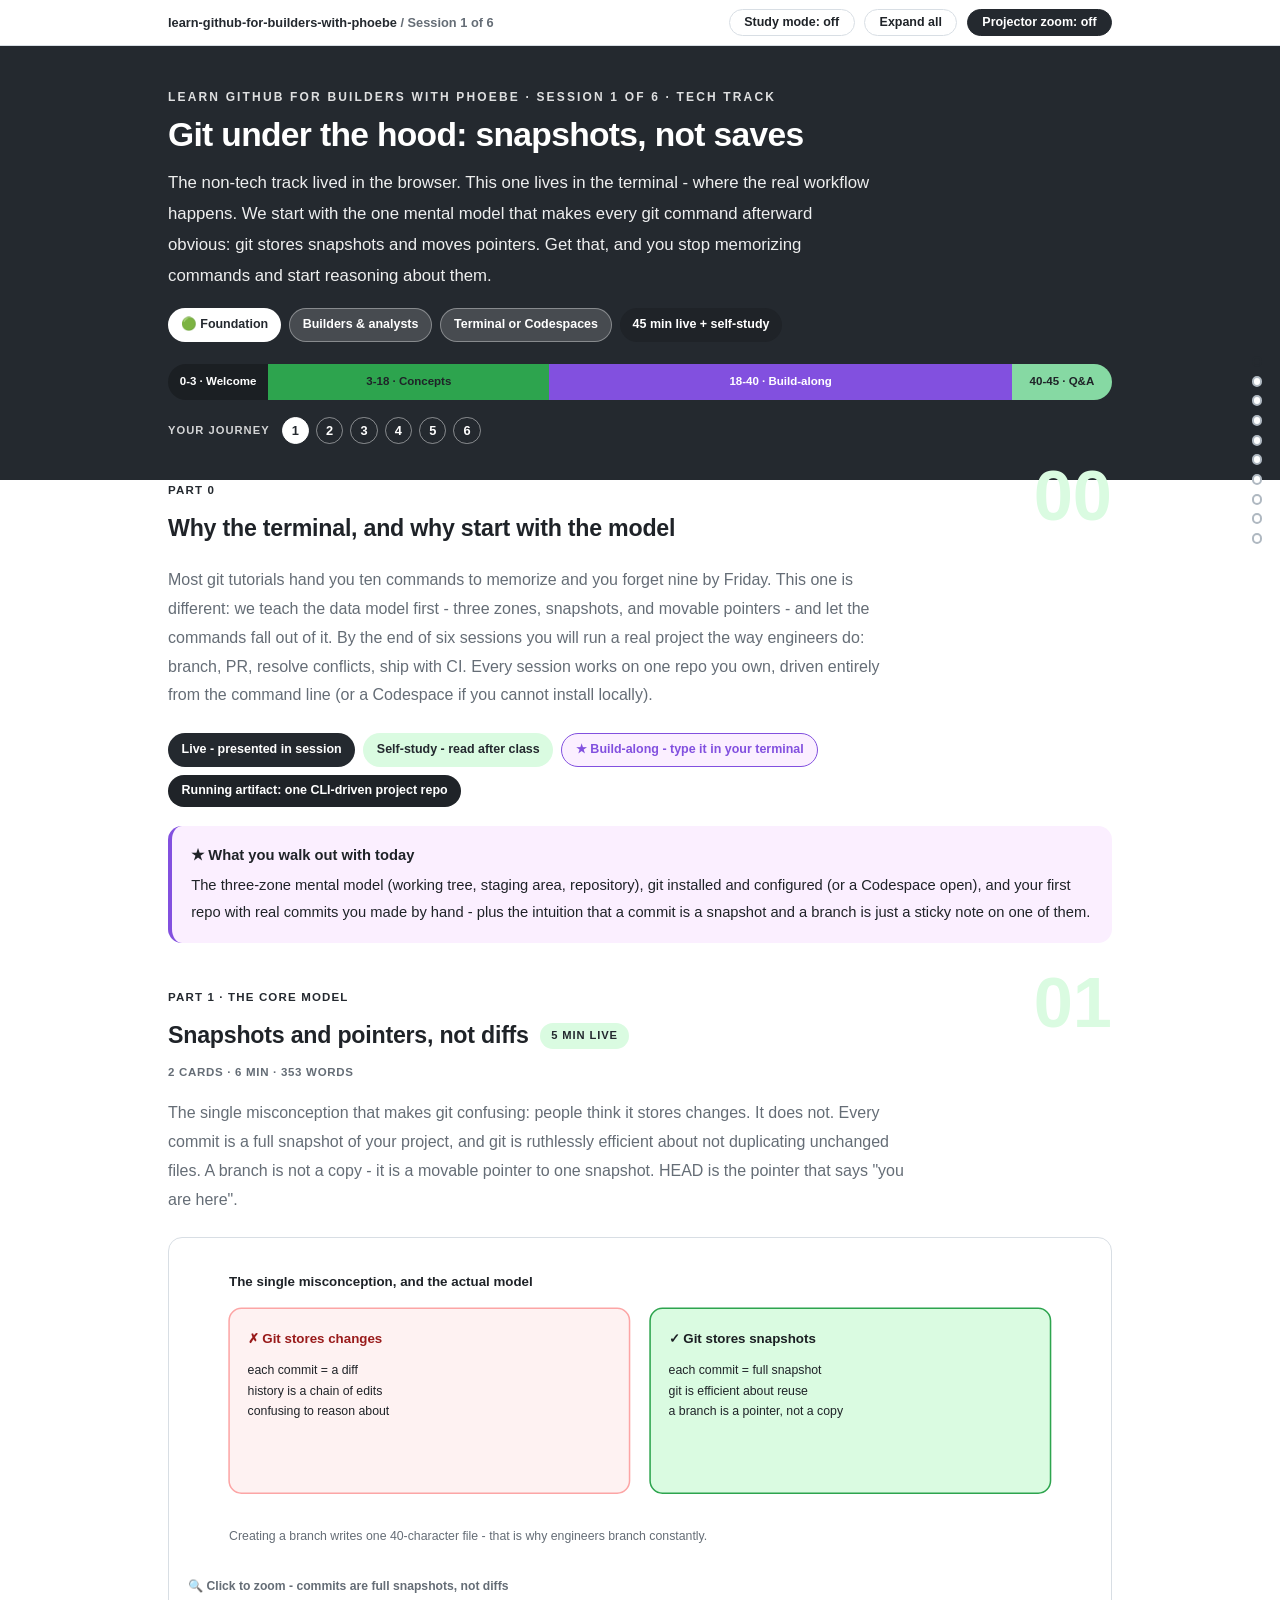
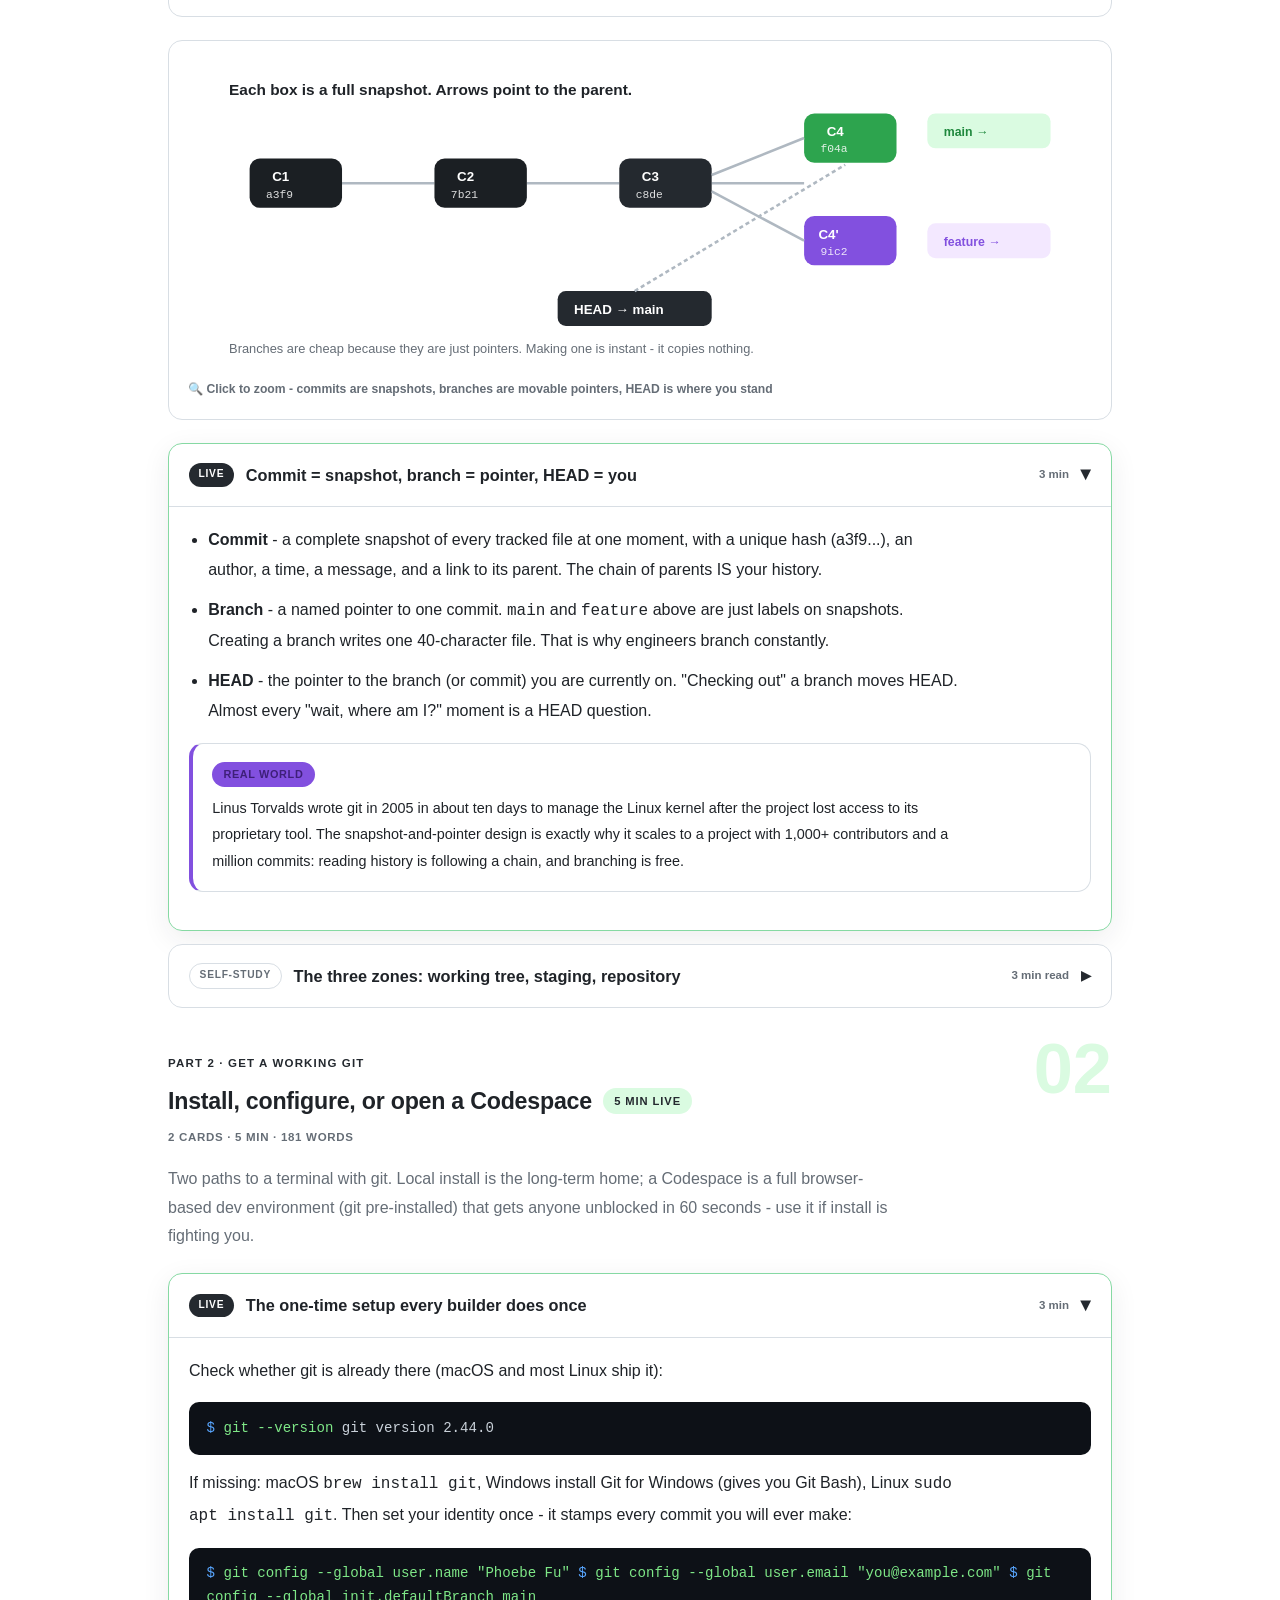
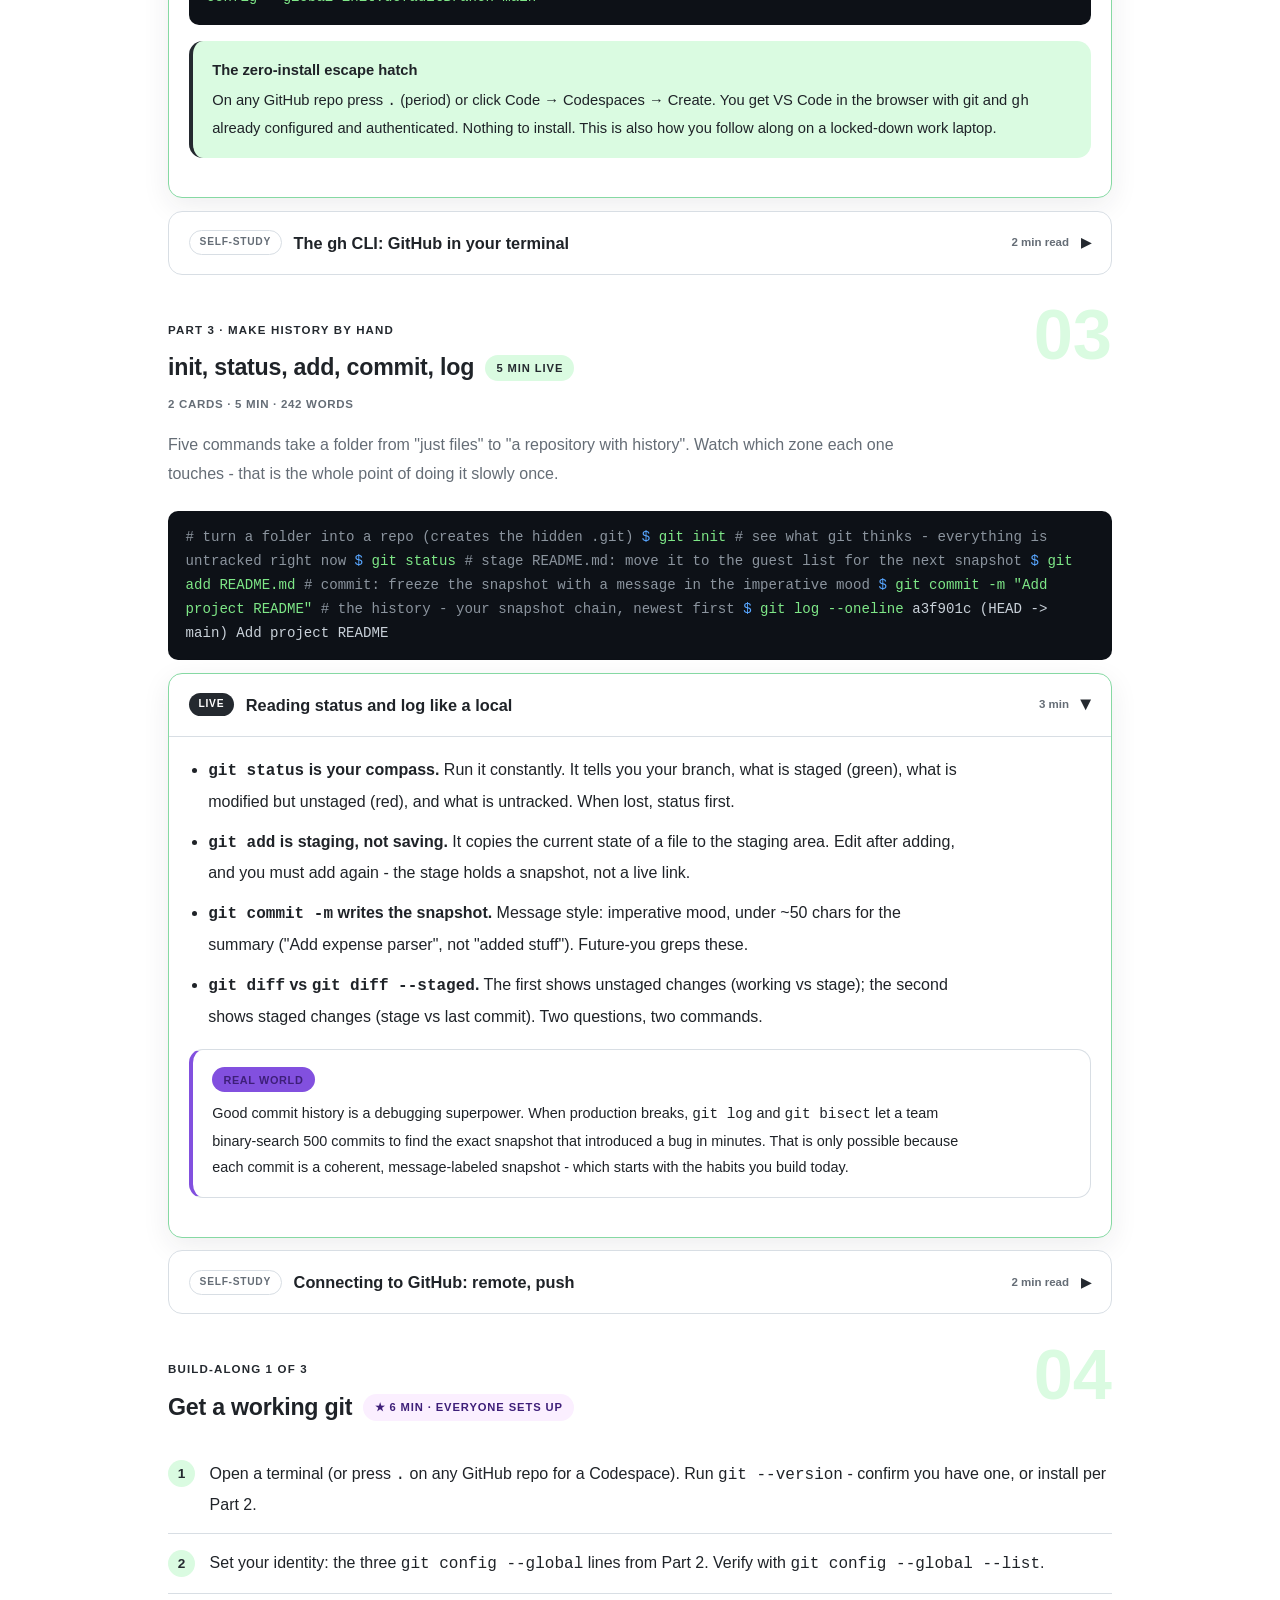
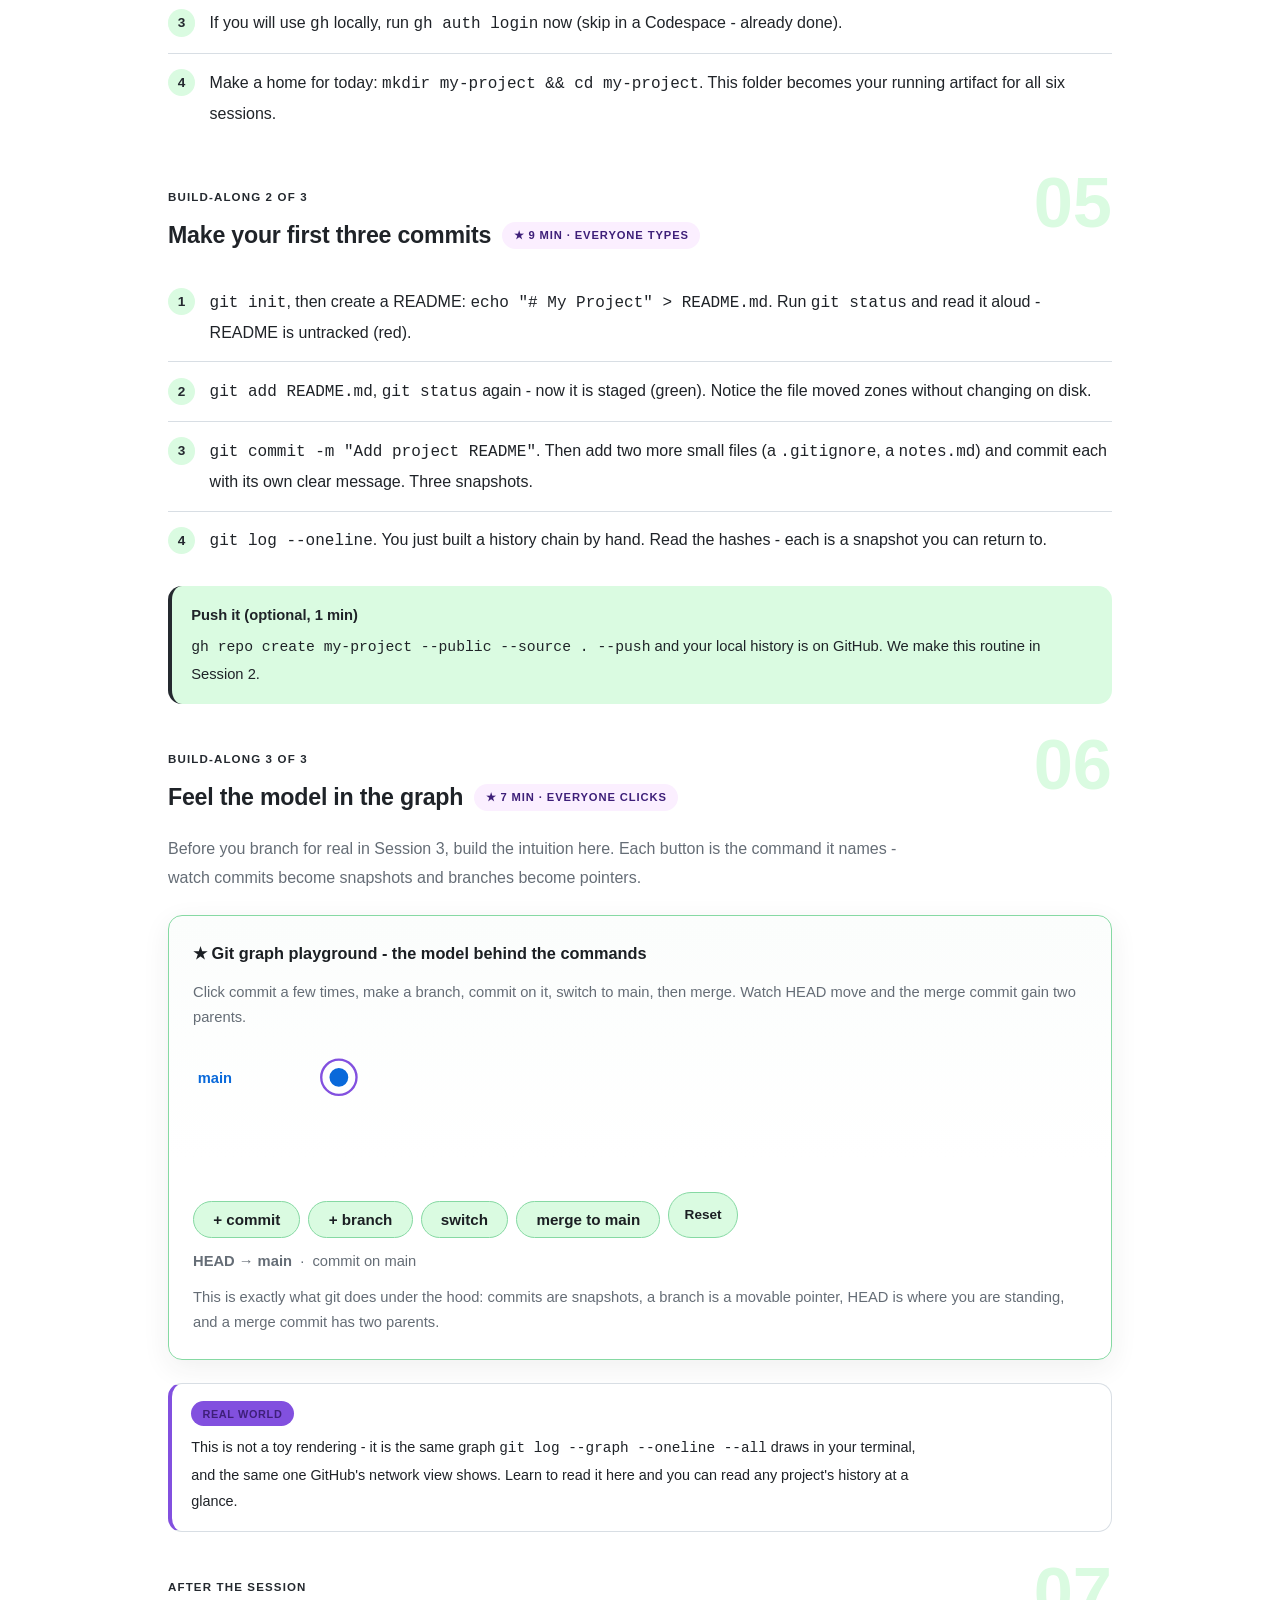
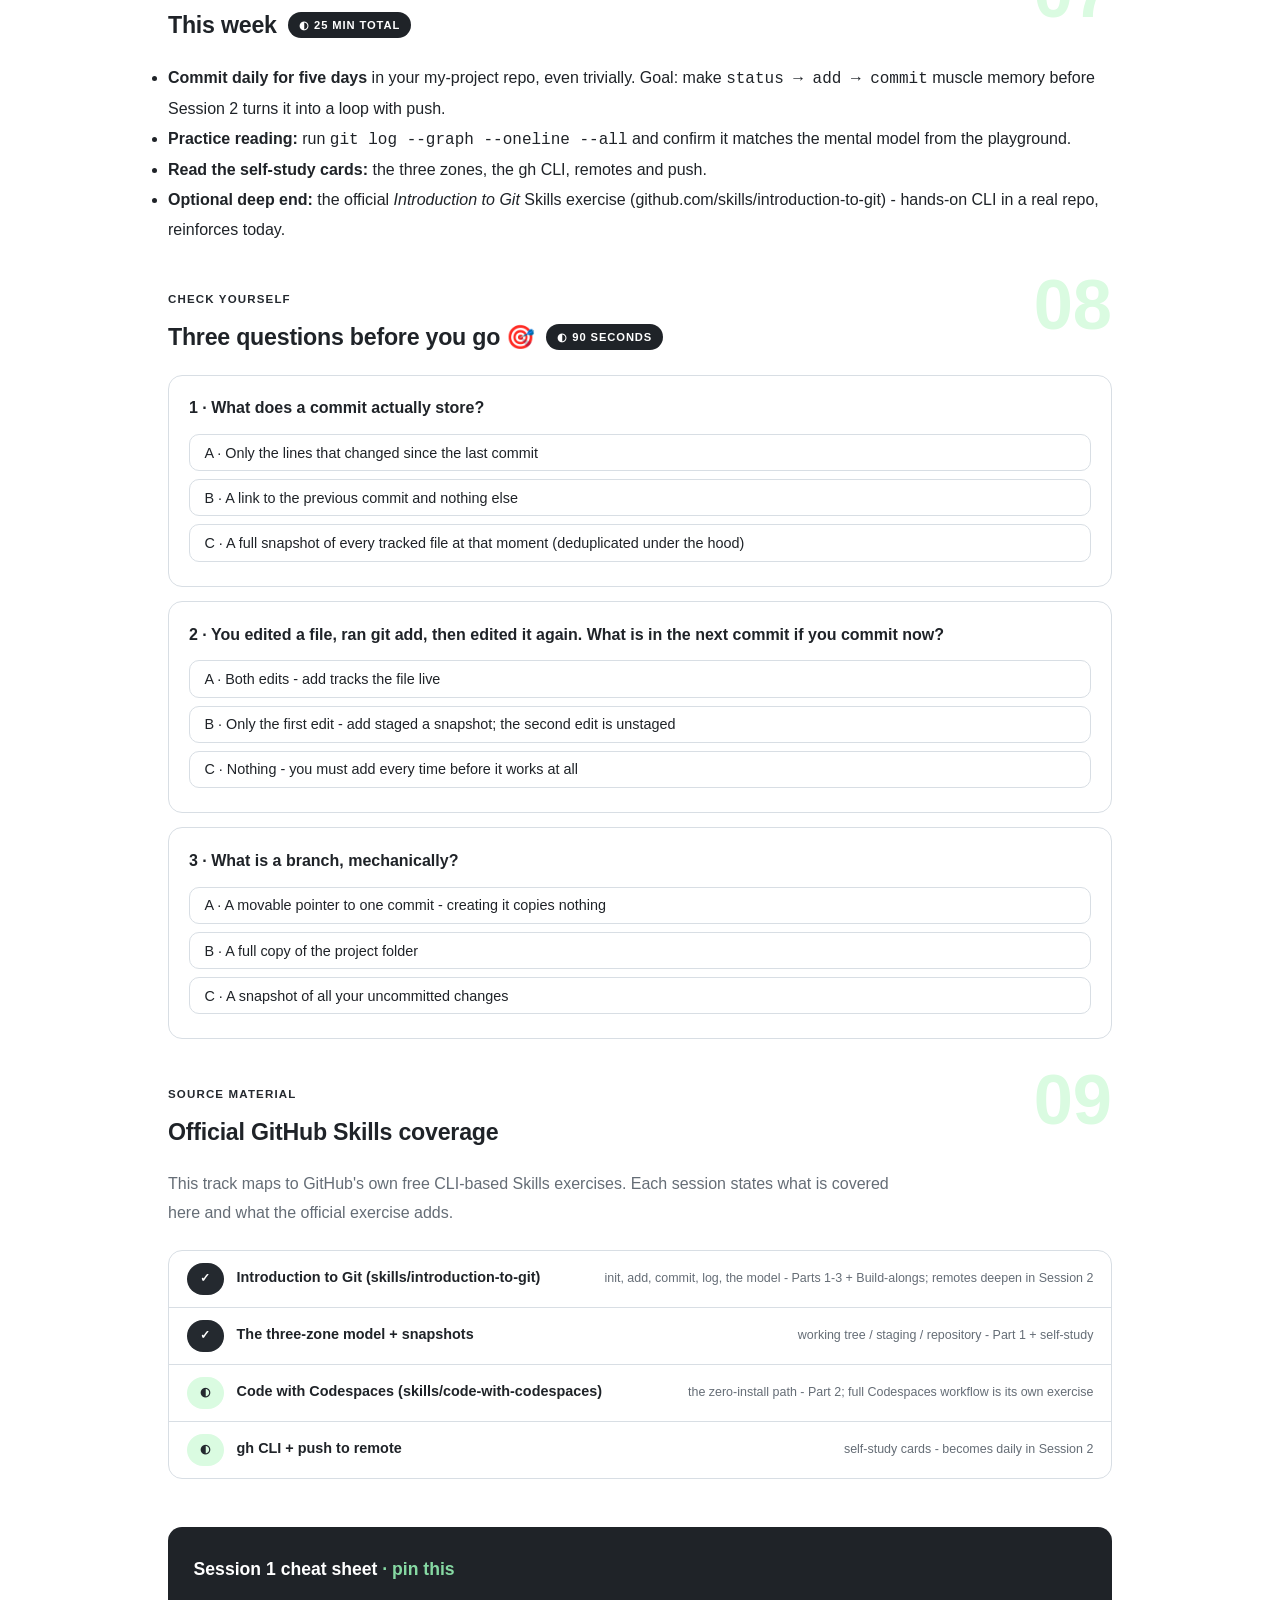
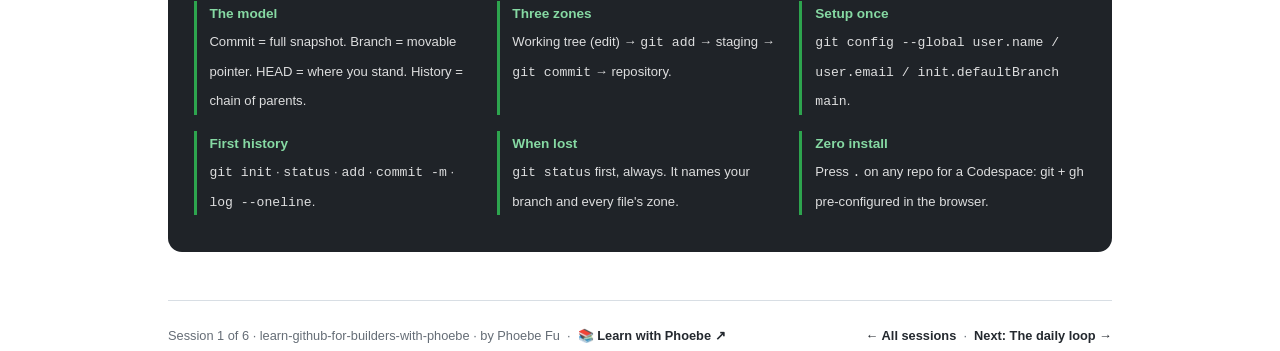
==== commit 6f9c9c49: "Fix agenda band contrast, which was unreadable estate-wide The .agenda block hardcodes color:#fff on" ====
--- a/courses/01-git-under-the-hood.html
+++ b/courses/01-git-under-the-hood.html
@@ -3,8 +3,23 @@
 <head>
 <meta charset="UTF-8">
 <meta name="viewport" content="width=device-width, initial-scale=1.0">
+<!-- social:start -->
+<meta name="description" content="Most git tutorials hand you ten commands to memorize and you forget nine by Friday. This one is different: we teach the data model first - three zones, snapshots, and movable pointers - and...">
+<meta property="og:type" content="article">
+<meta property="og:site_name" content="Learn with Phoebe">
+<meta property="og:title" content="Git under the hood: snapshots, not saves - learn github for builders with phoebe">
+<meta property="og:description" content="Most git tutorials hand you ten commands to memorize and you forget nine by Friday. This one is different: we teach the data model first - three zones, snapshots, and movable pointers - and...">
+<meta property="og:url" content="https://phoebefu6.github.io/learn-github-for-builders-with-phoebe/courses/01-git-under-the-hood.html">
+<meta property="og:image" content="https://phoebefu6.github.io/learn-github-for-builders-with-phoebe/assets/og-cover.png">
+<meta property="og:image:width" content="1200">
+<meta property="og:image:height" content="630">
+<meta name="twitter:card" content="summary_large_image">
+<meta name="twitter:title" content="Git under the hood: snapshots, not saves - learn github for builders with phoebe">
+<meta name="twitter:description" content="Most git tutorials hand you ten commands to memorize and you forget nine by Friday. This one is different: we teach the data model first - three zones, snapshots, and movable pointers - and...">
+<meta name="twitter:image" content="https://phoebefu6.github.io/learn-github-for-builders-with-phoebe/assets/og-cover.png">
+<!-- social:end -->
 <title>Session 1 · Git under the hood - learn github for builders with phoebe</title>
-<link rel="stylesheet" href="../assets/style.css?v=16">
+<link rel="stylesheet" href="../assets/style.css?v=18">
 </head>
 <body>
 
@@ -424,7 +439,7 @@
 
 </main>
 
-<script src="../assets/app.js?v=16"></script>
-<script src="../assets/widgets.js?v=16"></script>
+<script src="../assets/app.js?v=17"></script>
+<script src="../assets/widgets.js?v=17"></script>
 </body>
 </html>
--- a/assets/style.css
+++ b/assets/style.css
@@ -87,9 +87,9 @@
 }
 .agenda span { padding: .45rem .3rem; white-space: nowrap; overflow: hidden; text-overflow: ellipsis; }
 .agenda .a1 { background: var(--indigo-deep); }
-.agenda .a2 { background: var(--indigo-mid); }
-.agenda .a3 { background: var(--amber); color: var(--amber-ink); }
-.agenda .a4 { background: var(--indigo-soft); }
+.agenda .a2 { background: var(--indigo-mid); color: var(--ink); }
+.agenda .a3 { background: var(--amber); color: #fff; }
+.agenda .a4 { background: var(--indigo-soft); color: var(--ink); }
 
 /* ---------- toolbar ---------- */
 .toolbar {
@@ -844,7 +844,8 @@
   /* long inline code tokens and nowrap chips are the two things that still
      forced the page sideways below 640px: let them break rather than push
      the layout. Inside the media query only - desktop is untouched. */
-  :not(pre) > code, .prompt-box span, code span { overflow-wrap: anywhere; word-break: break-word; }
+  :not(pre) > code, .prompt-box span, code span,
+  p span, li span, td span { overflow-wrap: anywhere; word-break: break-word; }
   .chip, .syn-chip, .pill, .mode, .tag { white-space: normal; max-width: 100%; }
 
   /* the agenda bar truncated its own labels into nonsense - stack it */
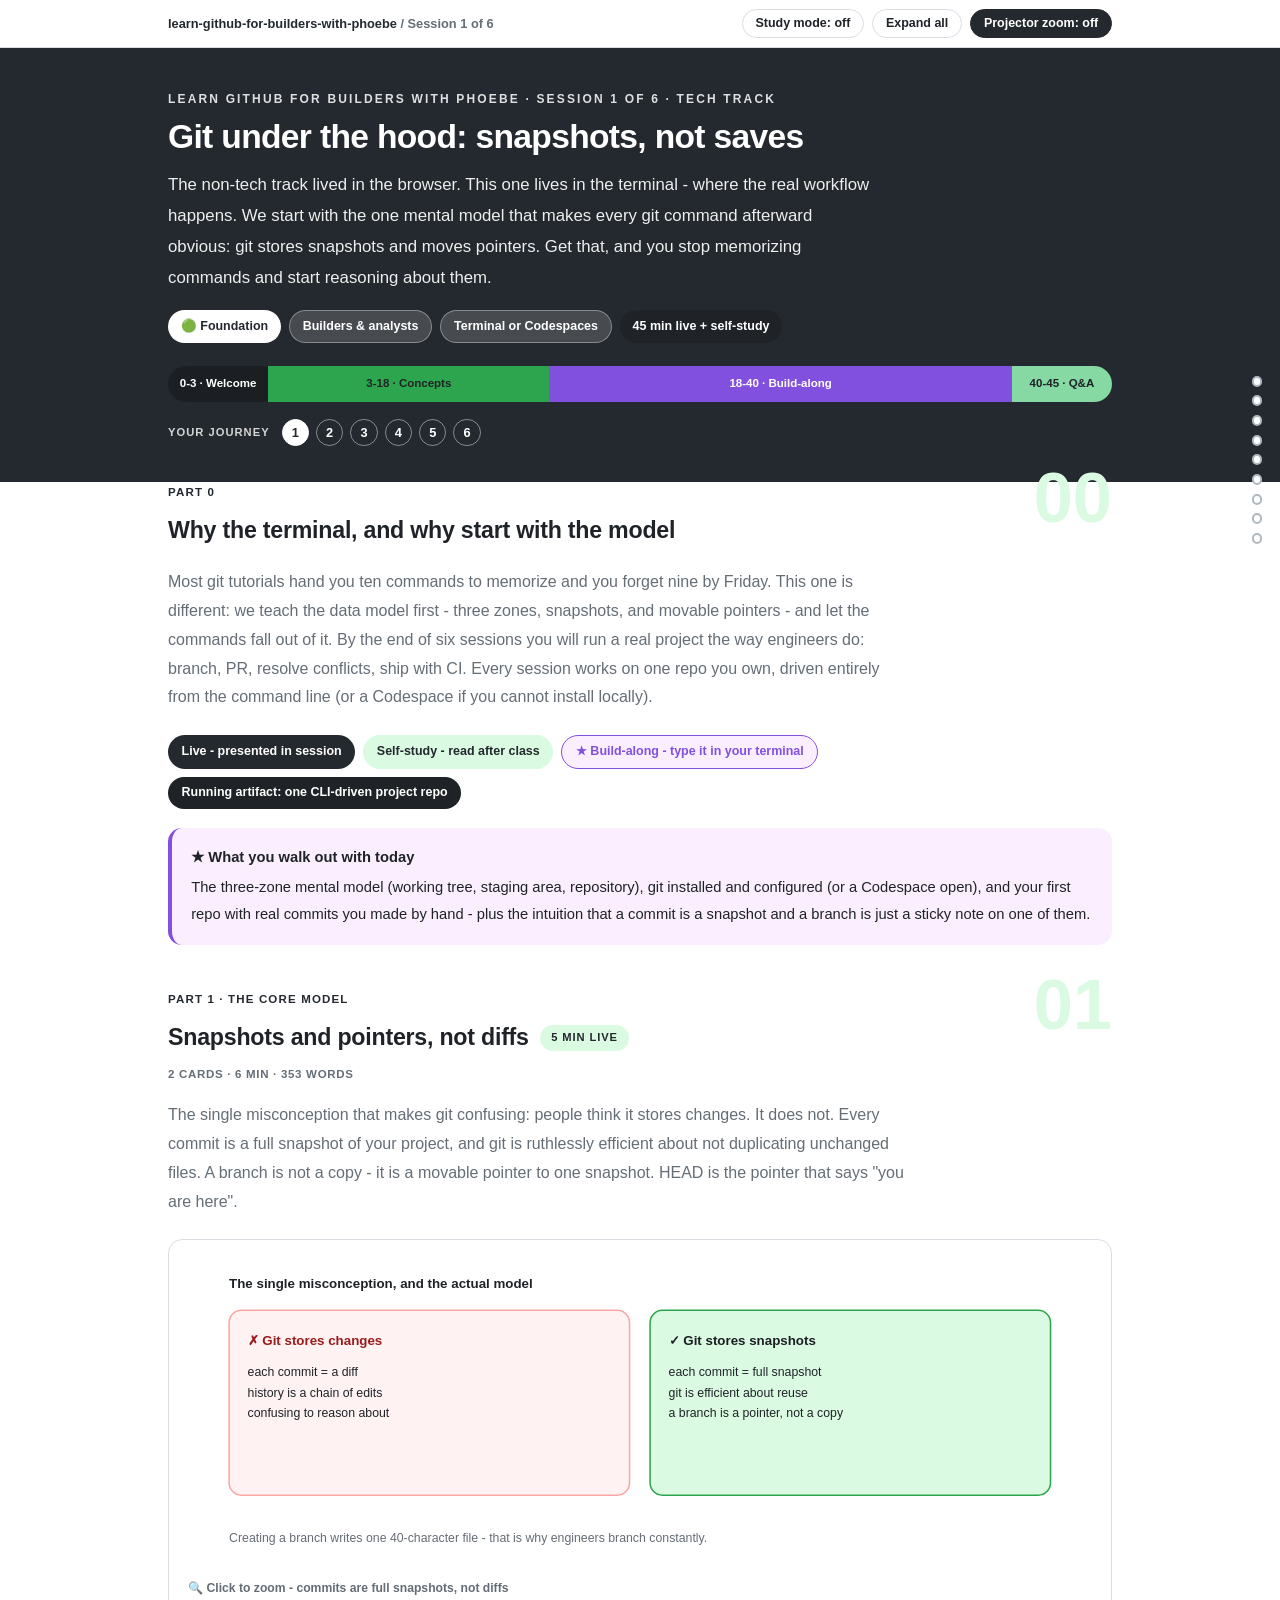
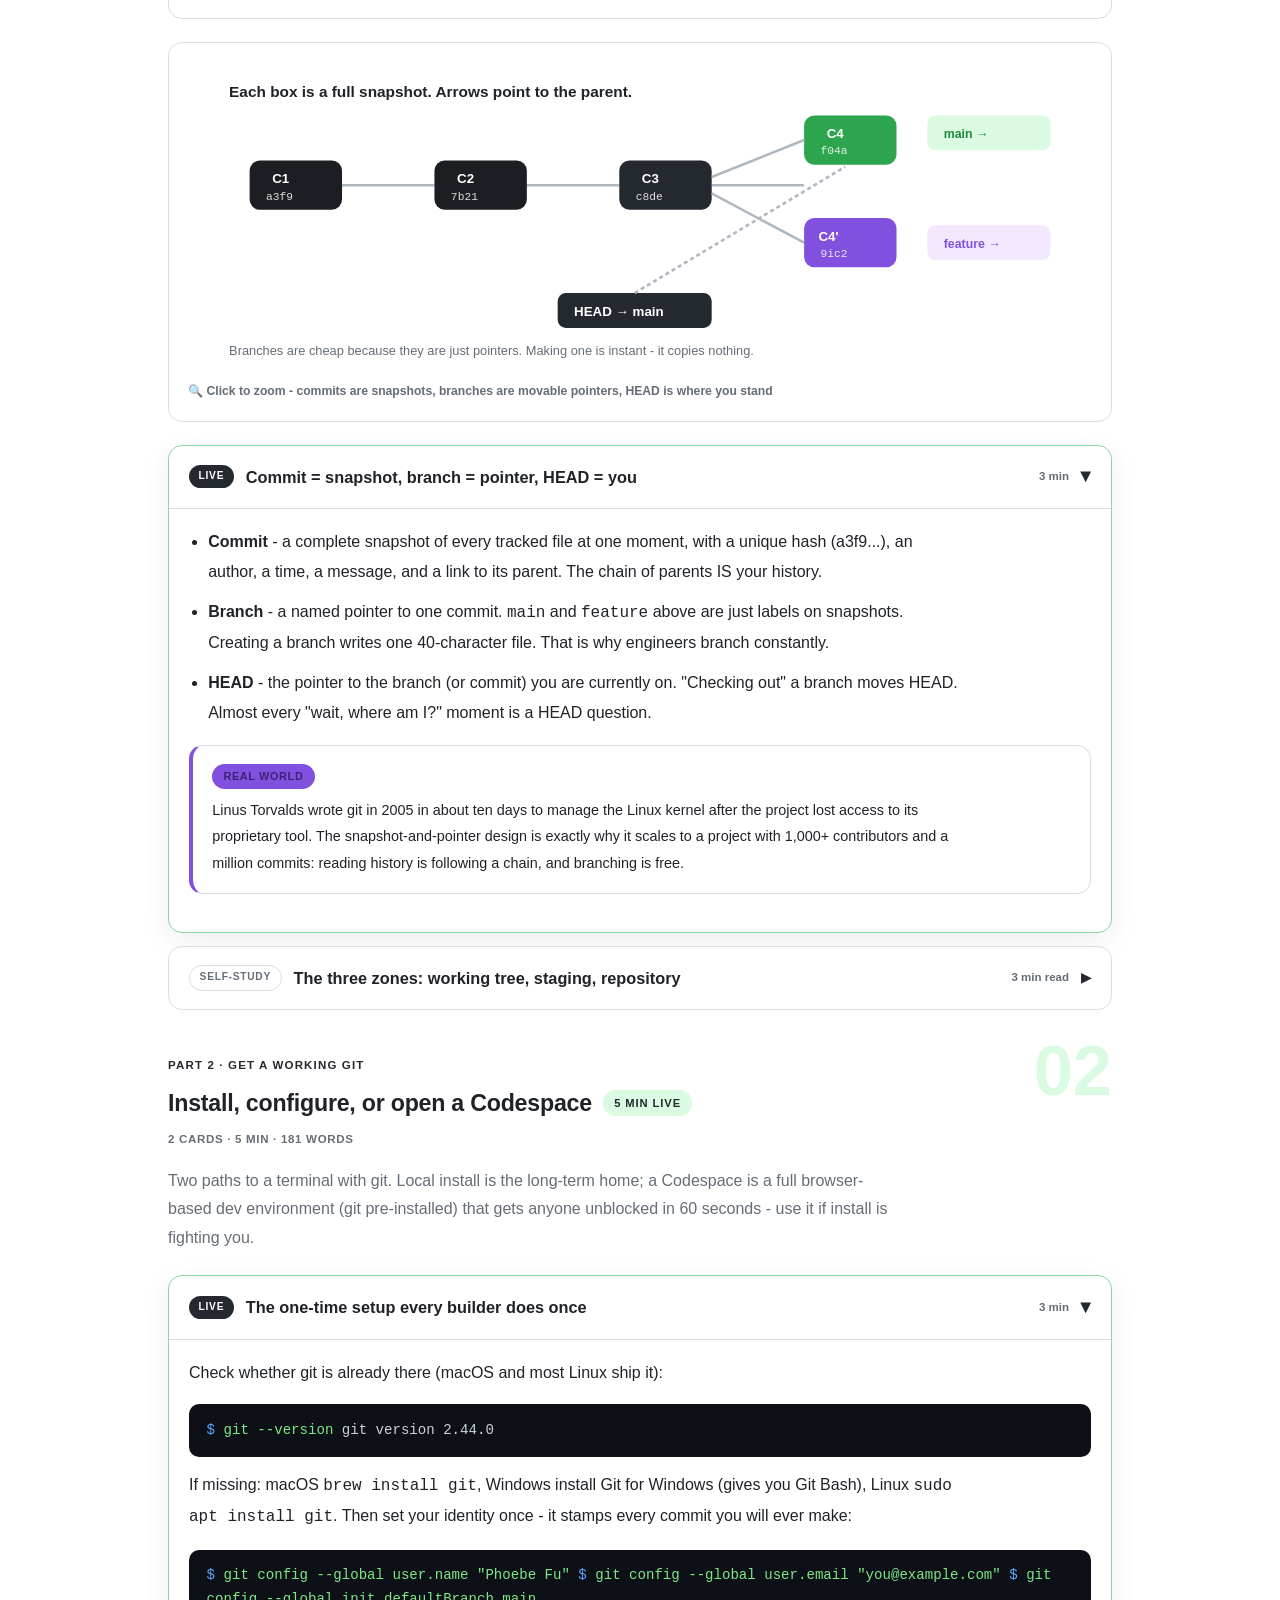
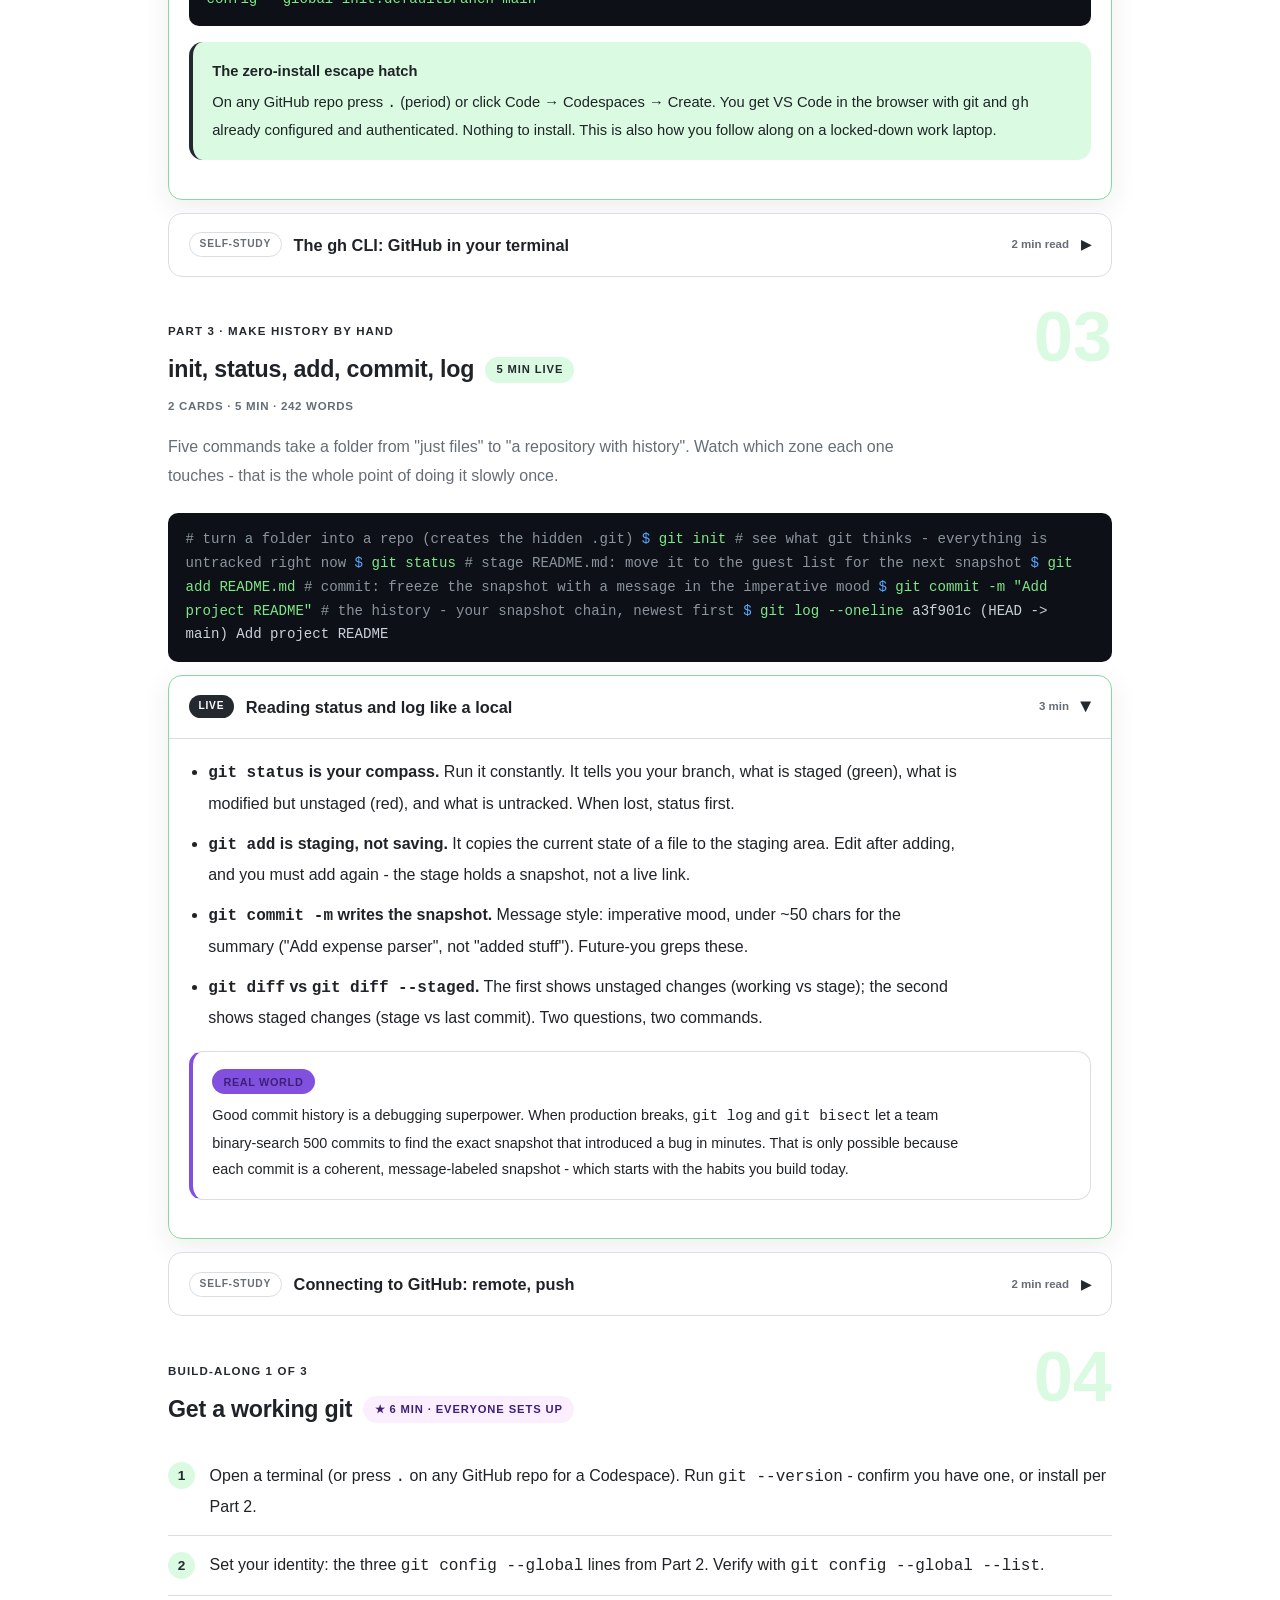
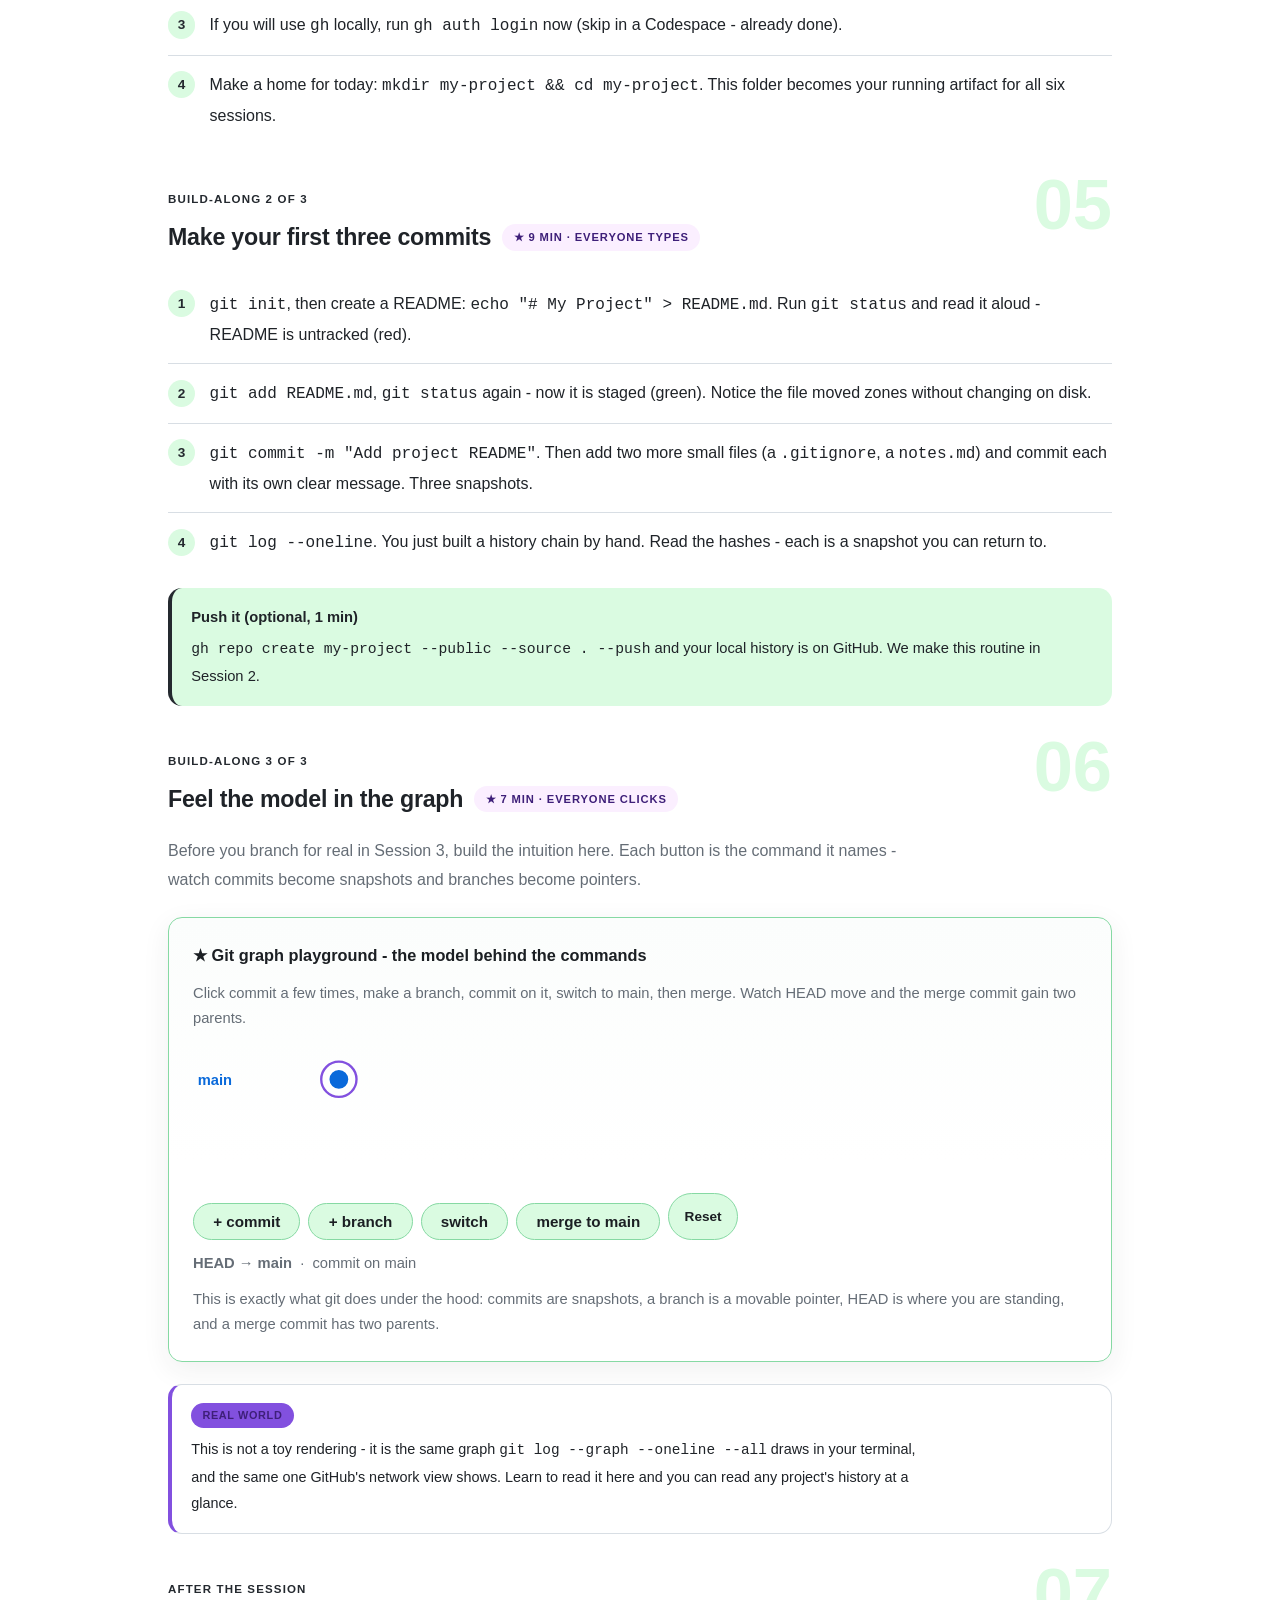
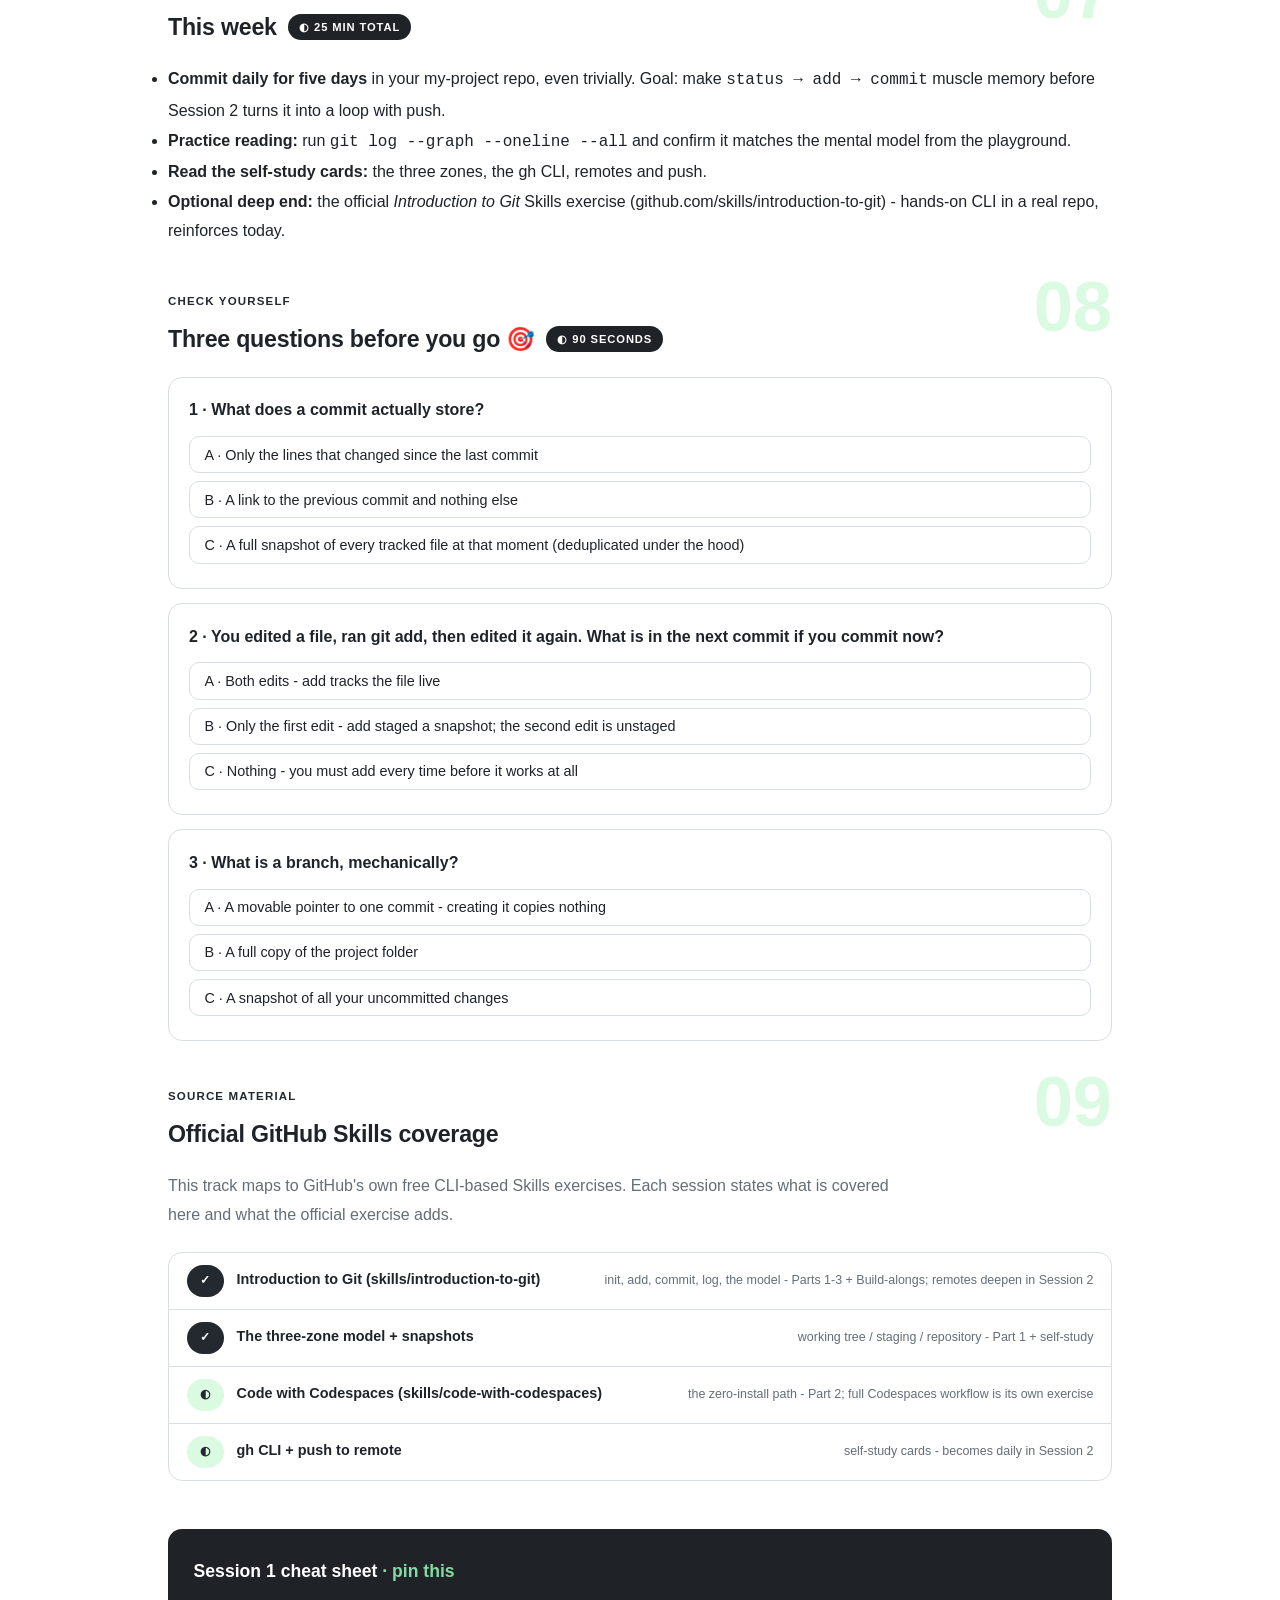
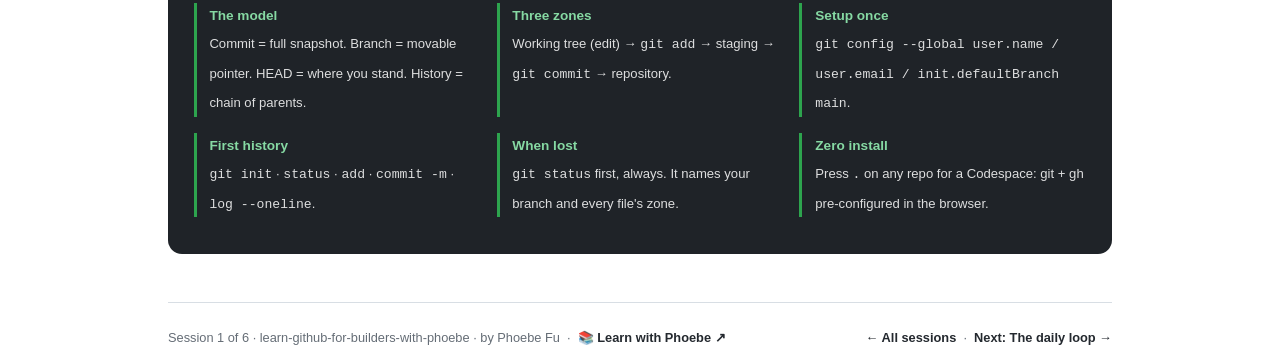
==== commit df24d9e2: "Layout: code boxes stack under step text; toolbar is one row Shared-template defect, live estate-wid" ====
--- a/courses/01-git-under-the-hood.html
+++ b/courses/01-git-under-the-hood.html
@@ -19,7 +19,7 @@
 <meta name="twitter:image" content="https://phoebefu6.github.io/learn-github-for-builders-with-phoebe/assets/og-cover.png">
 <!-- social:end -->
 <title>Session 1 · Git under the hood - learn github for builders with phoebe</title>
-<link rel="stylesheet" href="../assets/style.css?v=18">
+<link rel="stylesheet" href="../assets/style.css?v=20">
 </head>
 <body>
 
--- a/assets/style.css
+++ b/assets/style.css
@@ -101,8 +101,9 @@
   border-bottom: 1px solid var(--hairline);
   padding: .55rem 0;
 }
-.toolbar .wrap { display: flex; align-items: center; gap: .6rem; }
-.toolbar .crumb { font-size: .8rem; color: var(--muted); font-weight: 600; margin-right: auto; }
+.toolbar .wrap { display: flex; align-items: center; gap: .5rem; flex-wrap: nowrap; }
+.toolbar .crumb { font-size: .8rem; color: var(--muted); font-weight: 600; margin-right: auto; min-width: 0; white-space: nowrap; overflow: hidden; text-overflow: ellipsis; }
+.toolbar .btn { white-space: nowrap; flex: none; padding: .38rem .8rem; font-size: .78rem; line-height: 1.2; }
 .toolbar .crumb a { color: var(--indigo); text-decoration: none; }
 .btn {
   border: 1px solid var(--hairline);
@@ -302,11 +303,15 @@
 /* ---------- demo steps ---------- */
 .steps { counter-reset: step; margin: .6rem 0 1rem; }
 .step {
-  display: flex;
-  gap: .9rem;
+  display: grid;
+  grid-template-columns: max-content minmax(0, 1fr);
+  column-gap: .9rem;
+  row-gap: .2rem;
   padding: .85rem 0;
   border-bottom: .5px solid var(--hairline);
 }
+.step > * { grid-column: 2; min-width: 0; }
+.step > .prompt-box { margin: .8rem 0 .4rem; }
 .step:last-child { border-bottom: none; }
 .step::before {
   counter-increment: step;
@@ -837,7 +842,10 @@
   /* 44px tap targets */
   details.card summary { min-height: 44px; }
   .qopt { min-height: 44px; display: flex; align-items: center; padding: .7rem .9rem; }
-  .toolbar .btn, .pagefoot a { min-height: 44px; display: inline-flex; align-items: center; }
+  .toolbar .btn, .pagefoot a { min-height: 44px; display: inline-flex; align-items: center; justify-content: center; }
+  .toolbar .crumb, .toolbar #zoom-toggle { display: none; }
+  .toolbar .btn { flex: 1 1 0; padding: .3rem .4rem; font-size: .72rem; }
+  table.clean { display: block; overflow-x: auto; -webkit-overflow-scrolling: touch; }
 }
 
 @media (max-width: 640px) {
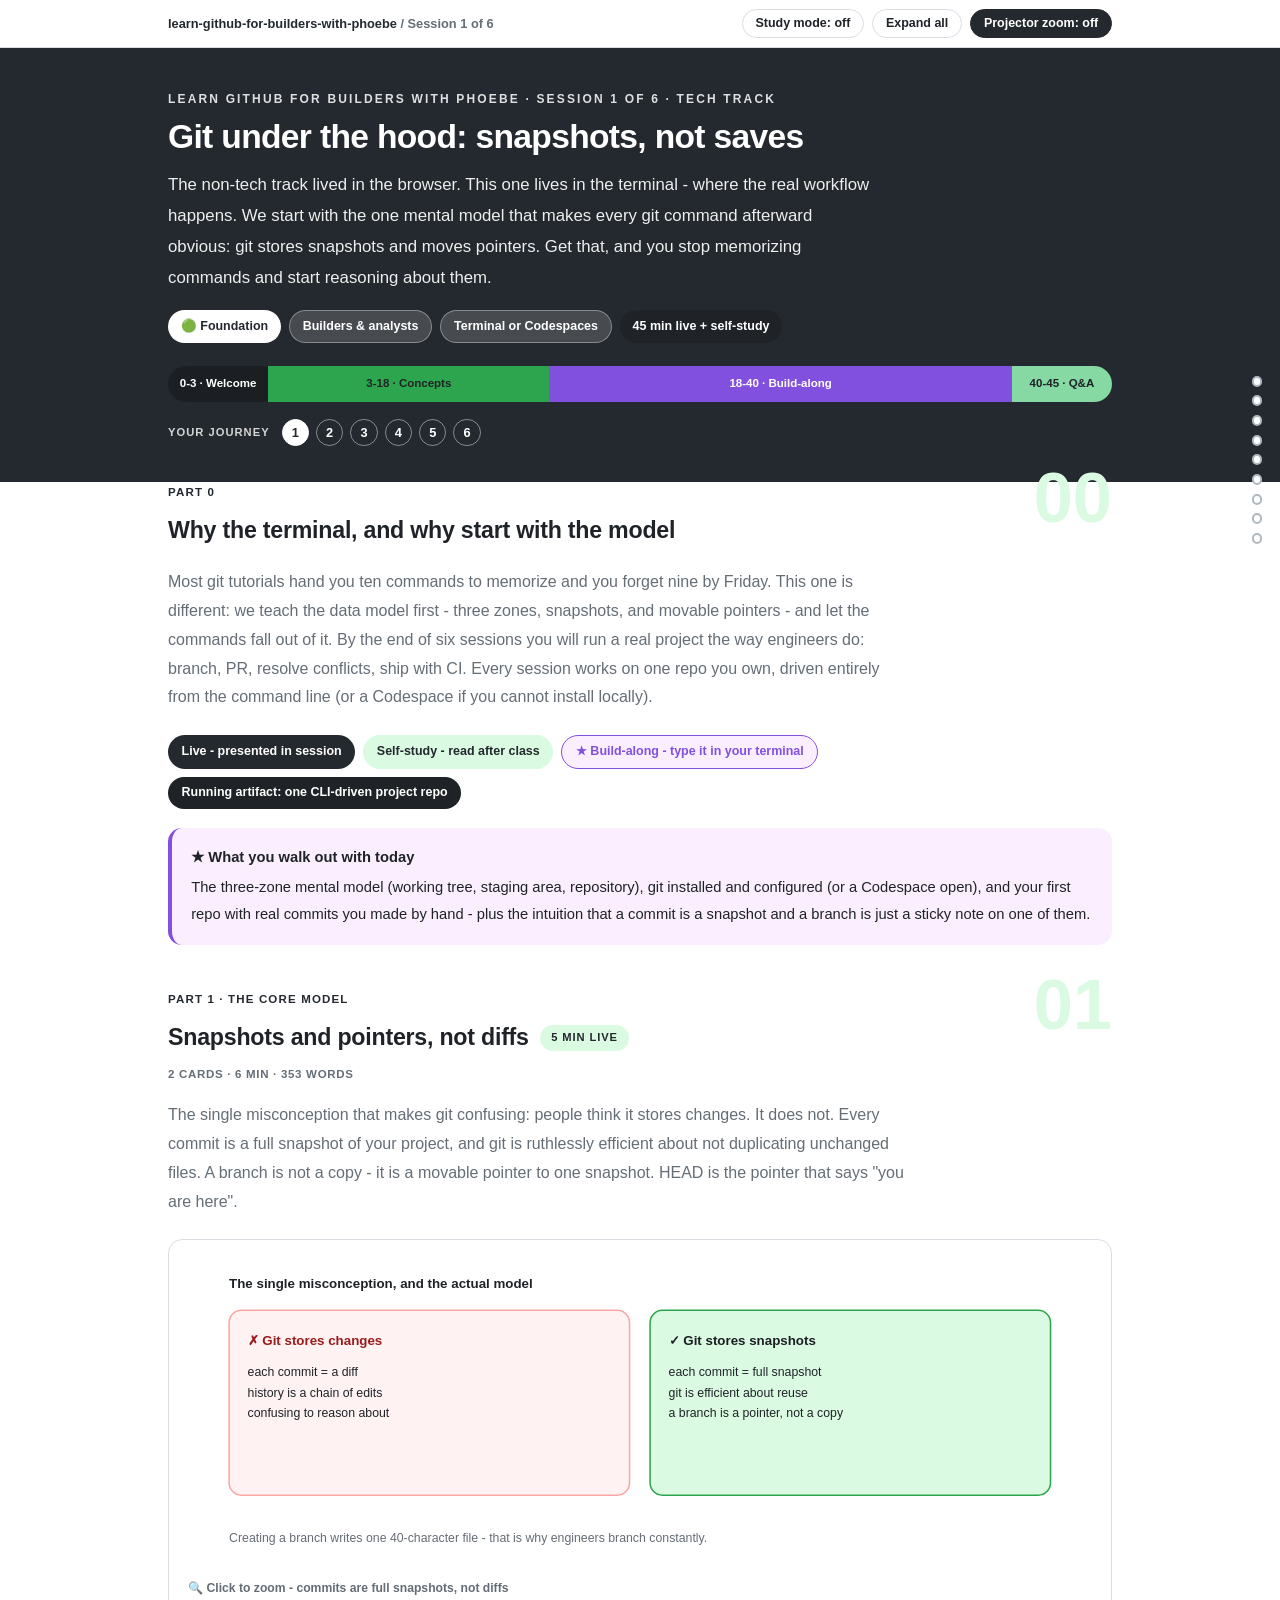
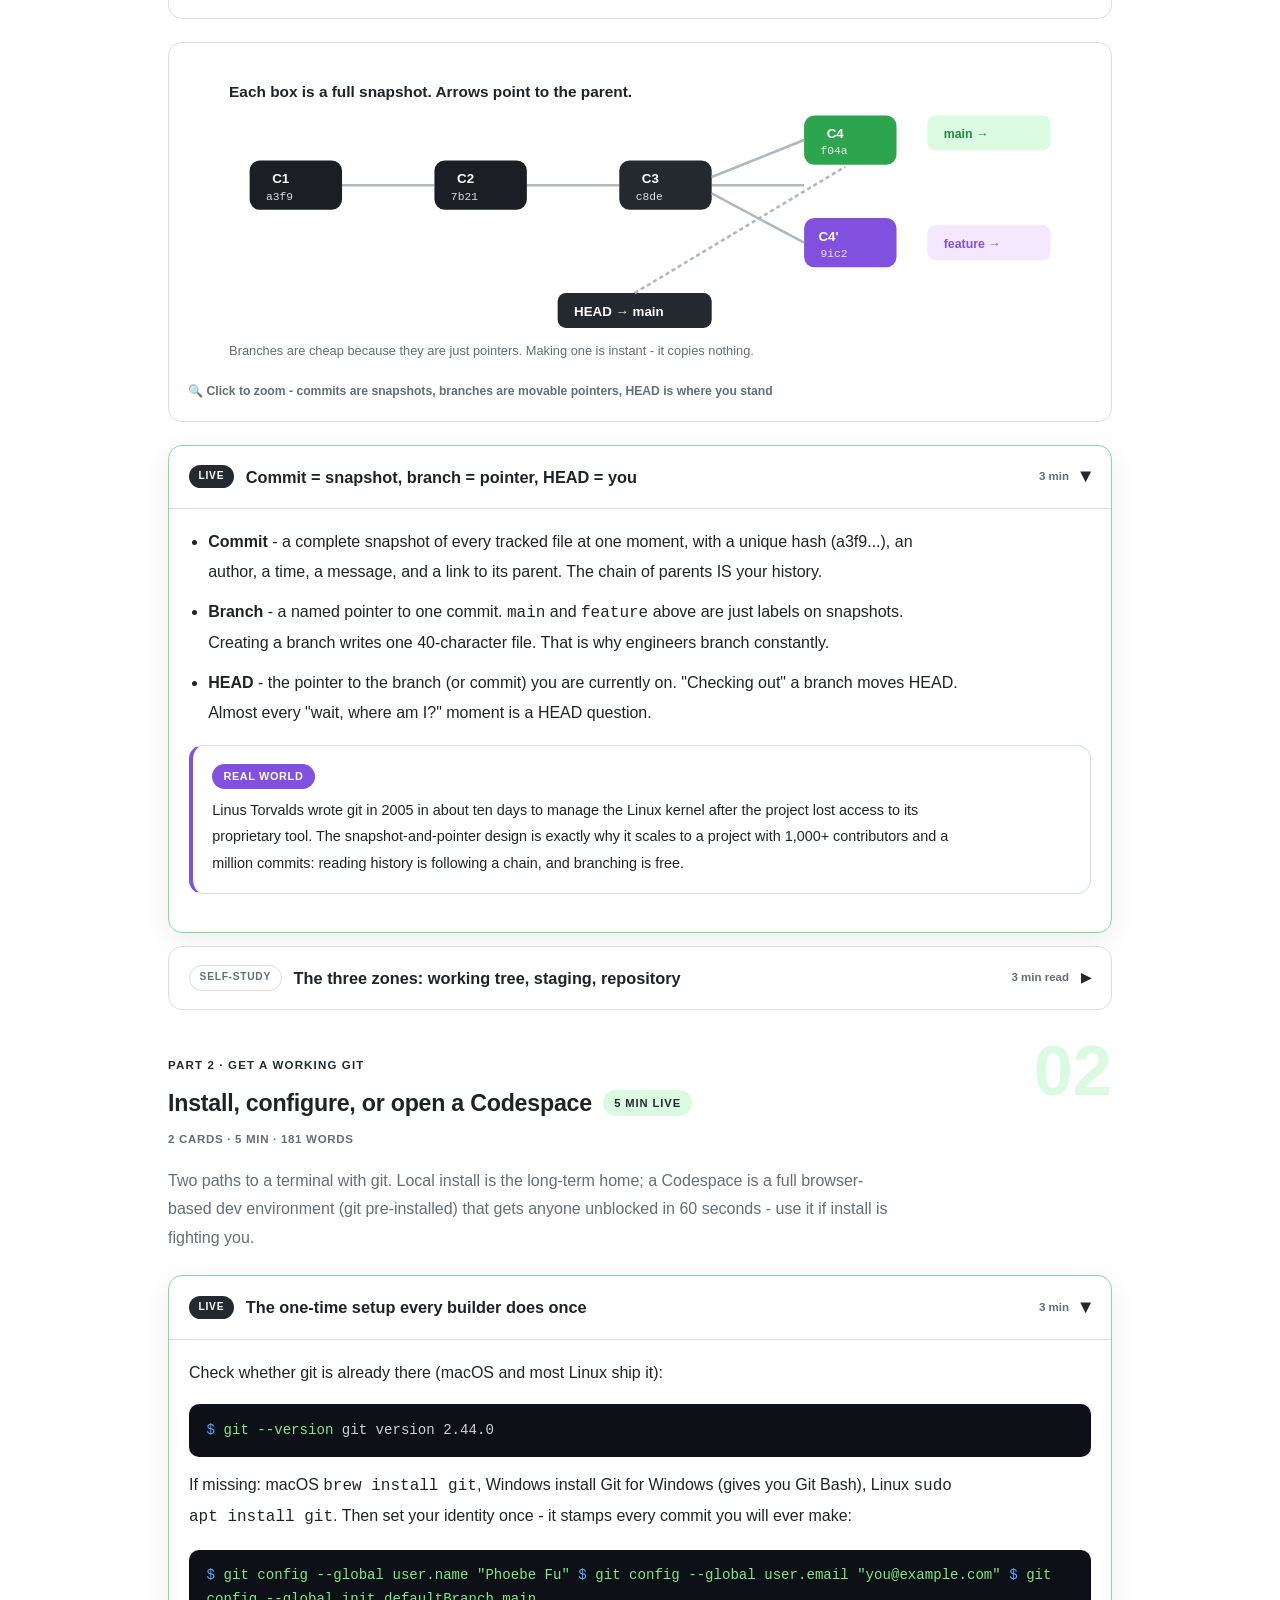
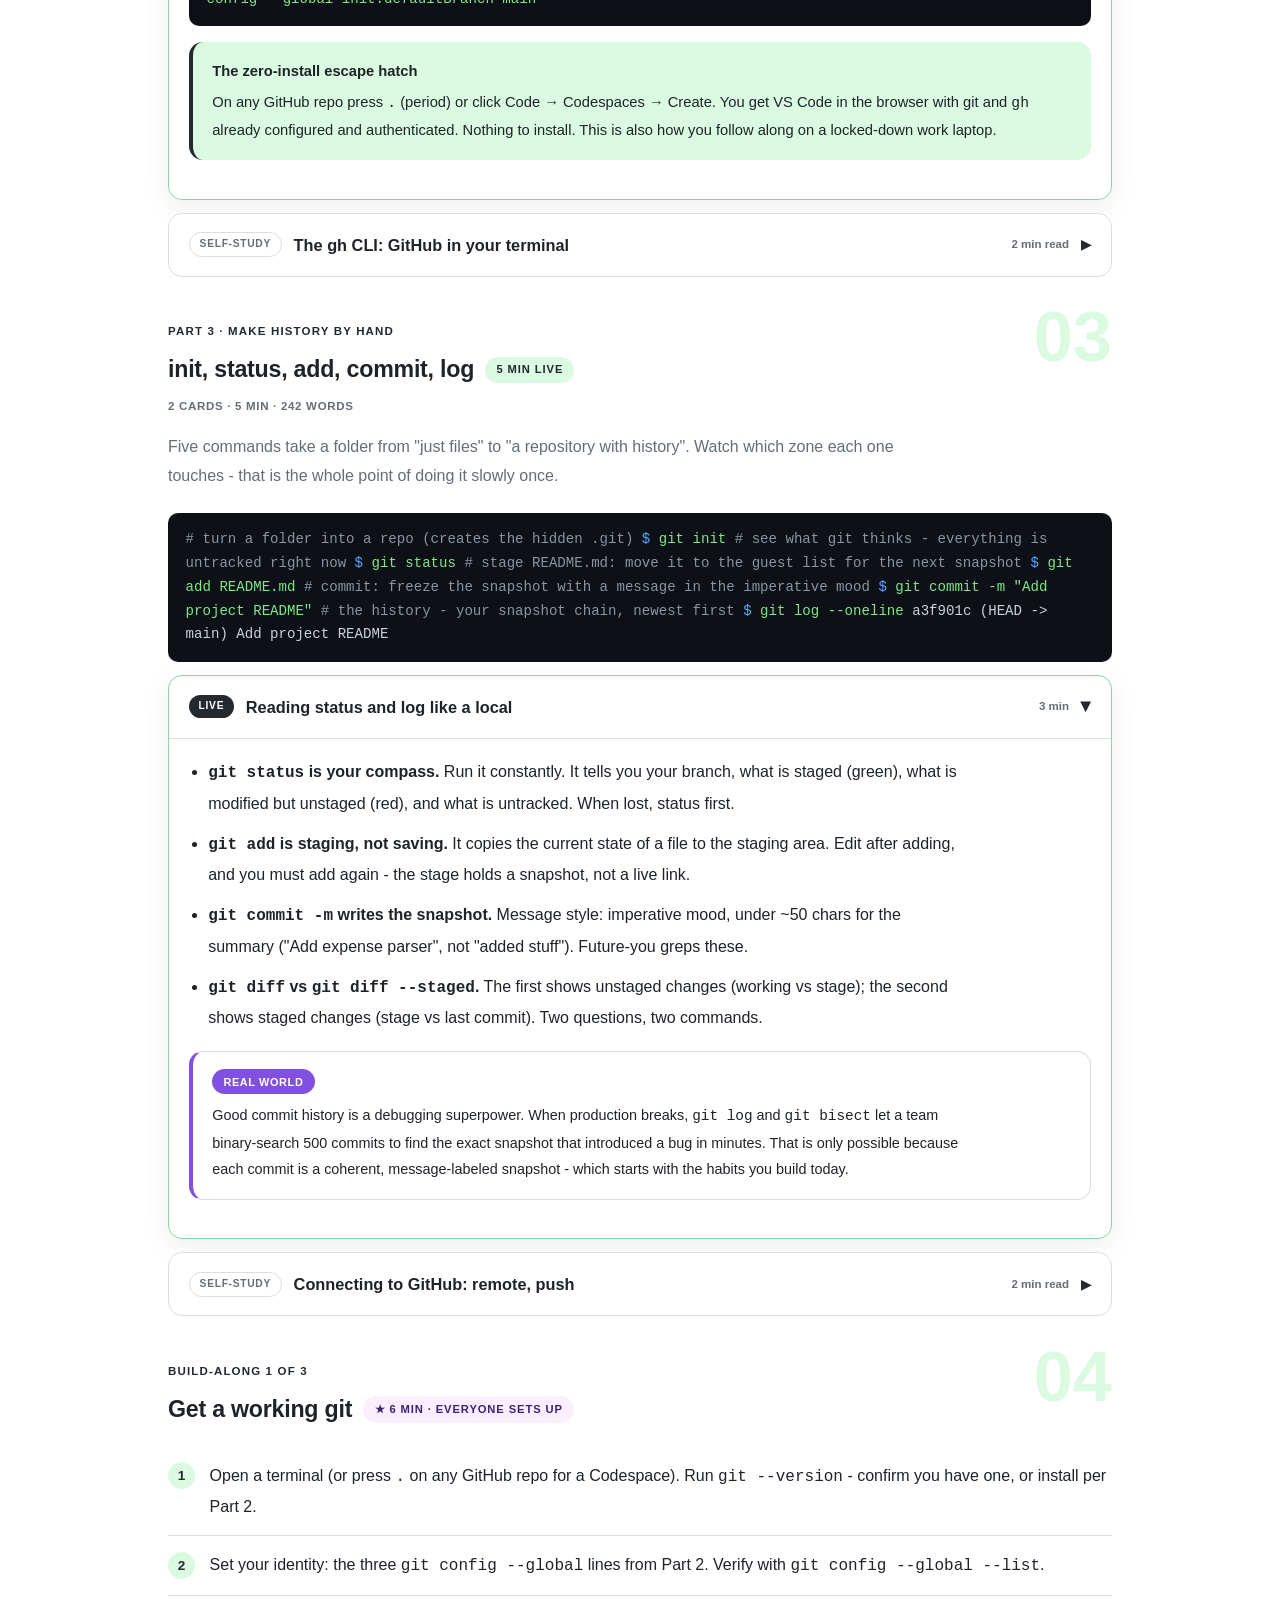
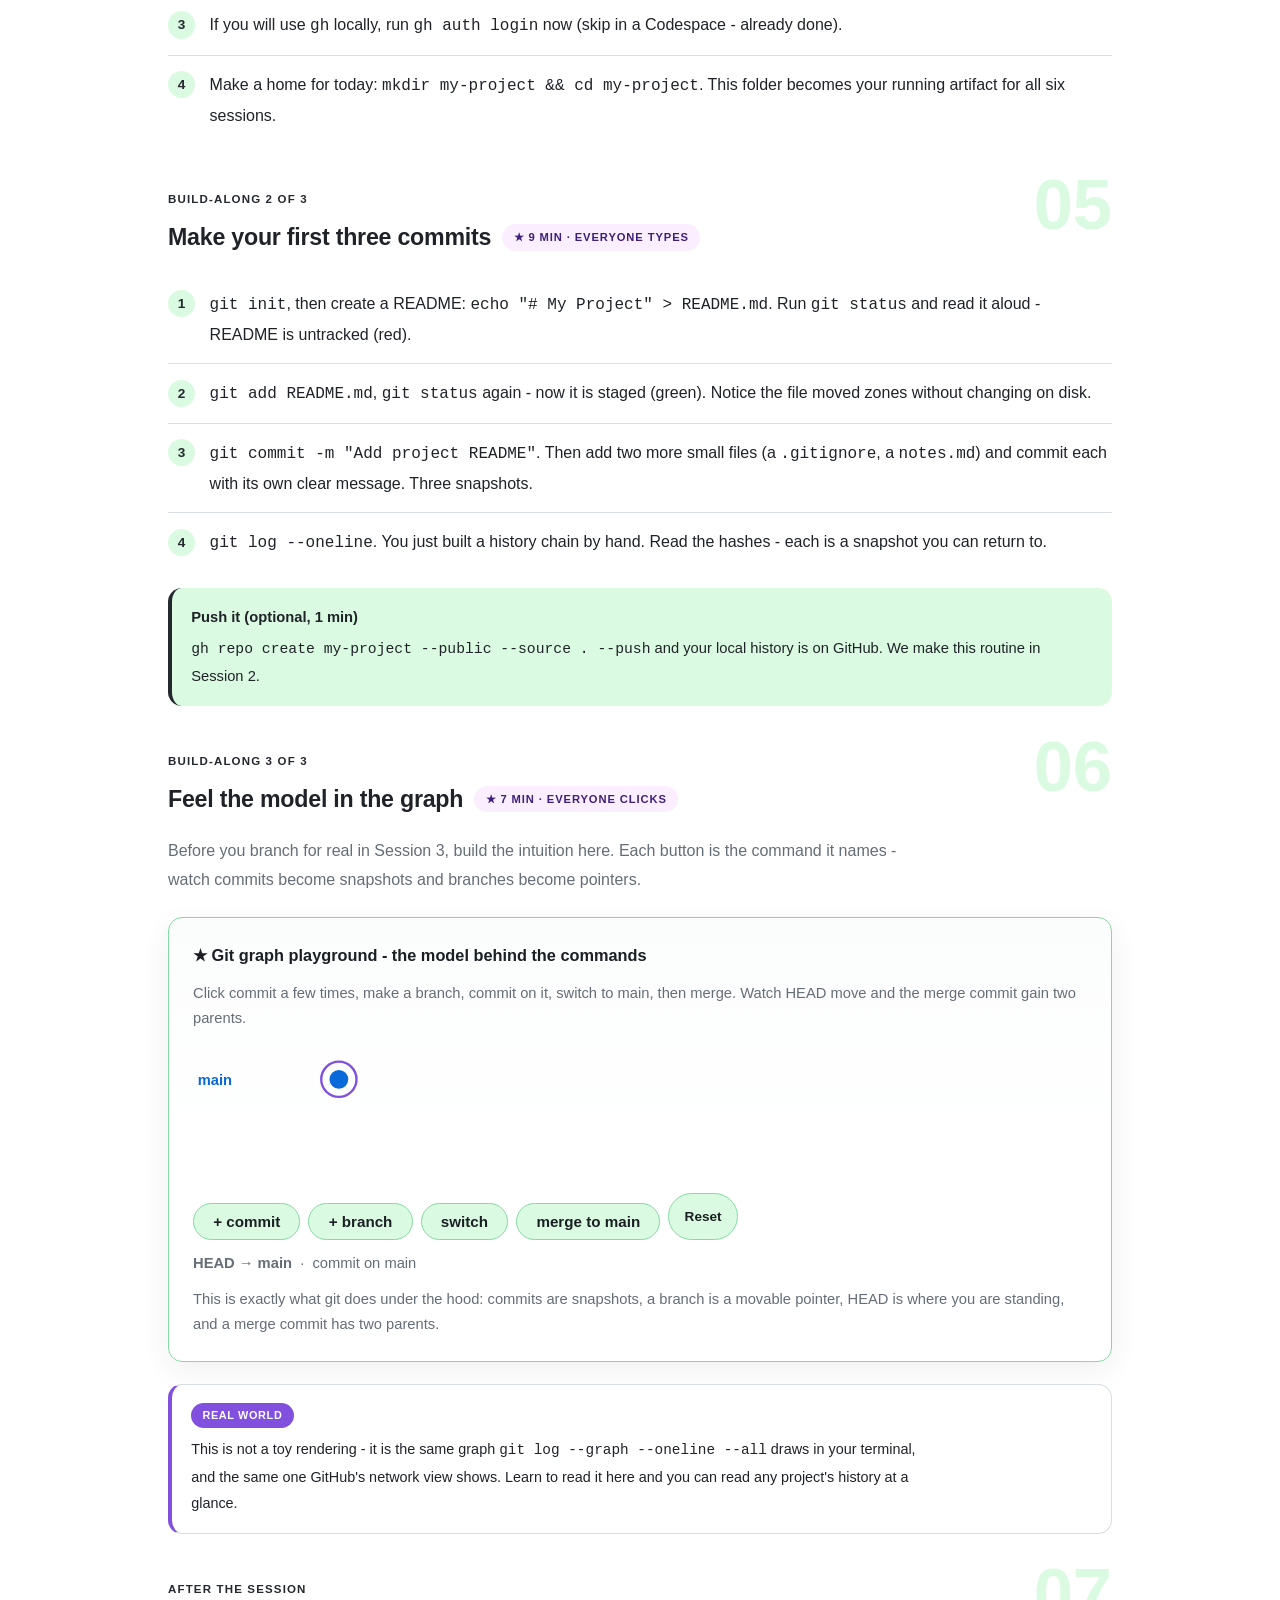
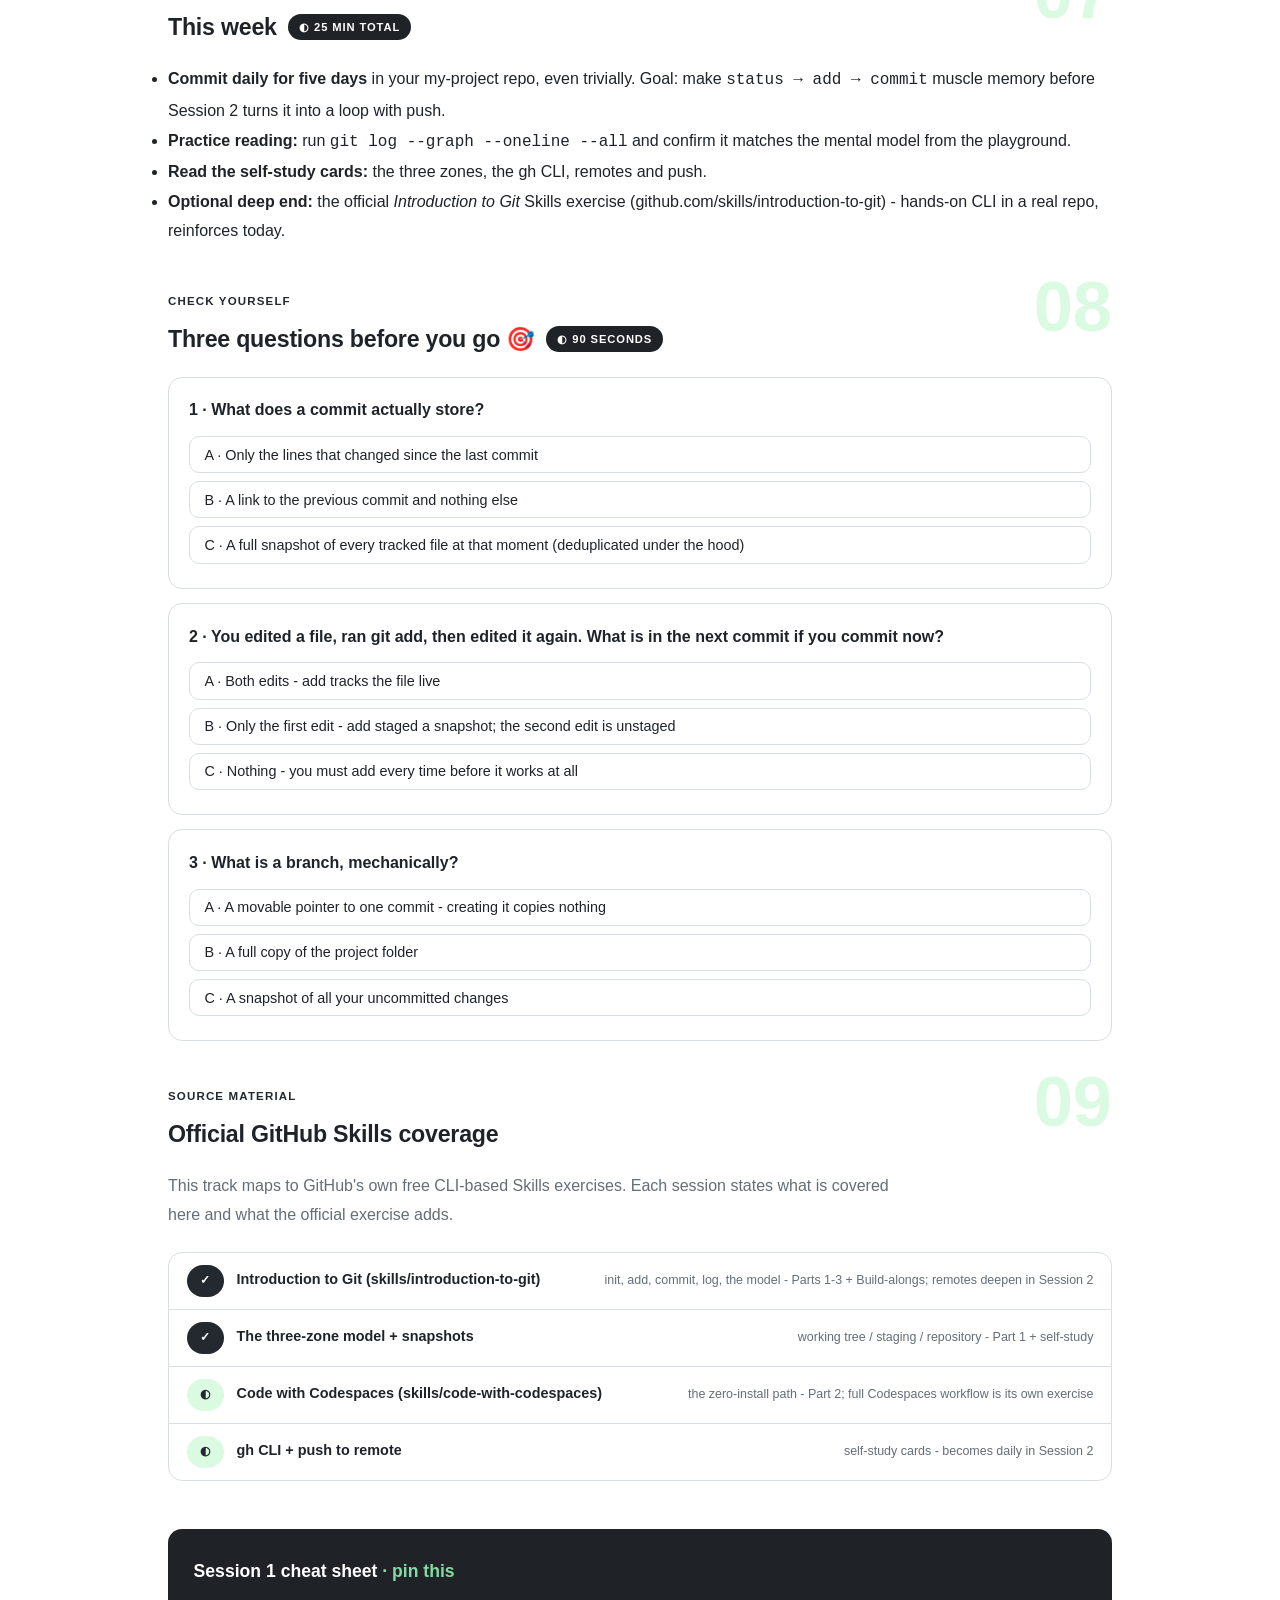
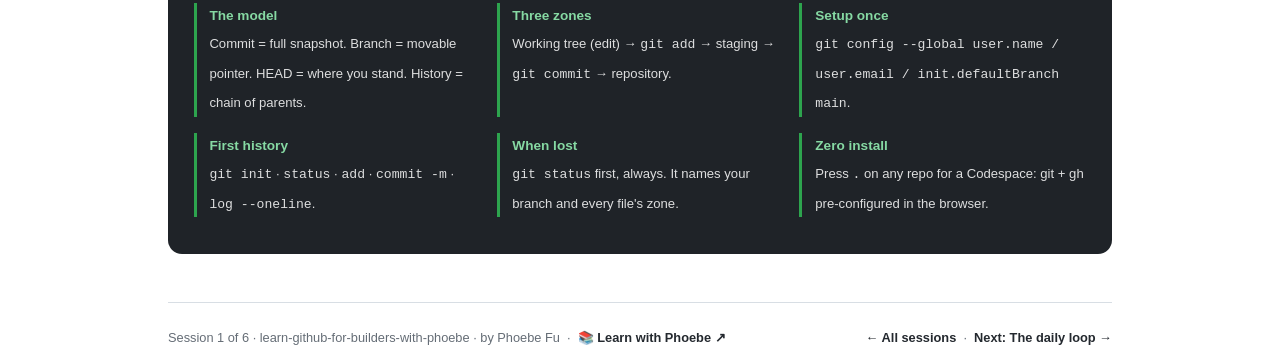
==== commit 24c9db86: "Fix unreadable pills and labels: white text on the amber fill The "Real world" pill, build-along ste" ====
--- a/courses/01-git-under-the-hood.html
+++ b/courses/01-git-under-the-hood.html
@@ -19,7 +19,7 @@
 <meta name="twitter:image" content="https://phoebefu6.github.io/learn-github-for-builders-with-phoebe/assets/og-cover.png">
 <!-- social:end -->
 <title>Session 1 · Git under the hood - learn github for builders with phoebe</title>
-<link rel="stylesheet" href="../assets/style.css?v=20">
+<link rel="stylesheet" href="../assets/style.css?v=21">
 </head>
 <body>
 
--- a/assets/style.css
+++ b/assets/style.css
@@ -281,7 +281,7 @@
   padding: .15rem .7rem;
 }
 .prompt-box.bad .label { background: var(--faint); color: var(--ink); }
-.prompt-box.good .label { background: var(--amber); color: var(--amber-ink); }
+.prompt-box.good .label { background: var(--amber); color: #fff; }
 .copy-btn {
   position: absolute;
   top: .7rem;
@@ -298,7 +298,7 @@
   transition: background .15s ease;
 }
 .copy-btn:hover { background: rgba(255,255,255,.22); }
-.copy-btn.copied { background: var(--amber); border-color: var(--amber); color: var(--amber-ink); }
+.copy-btn.copied { background: var(--amber); border-color: var(--amber); color: #fff; }
 
 /* ---------- demo steps ---------- */
 .steps { counter-reset: step; margin: .6rem 0 1rem; }
@@ -350,7 +350,7 @@
 .callout.example .ex-pill {
   display: inline-block;
   background: var(--amber);
-  color: var(--amber-ink);
+  color: #fff;
   border-radius: 999px;
   padding: .15rem .7rem;
   font-size: .68rem;
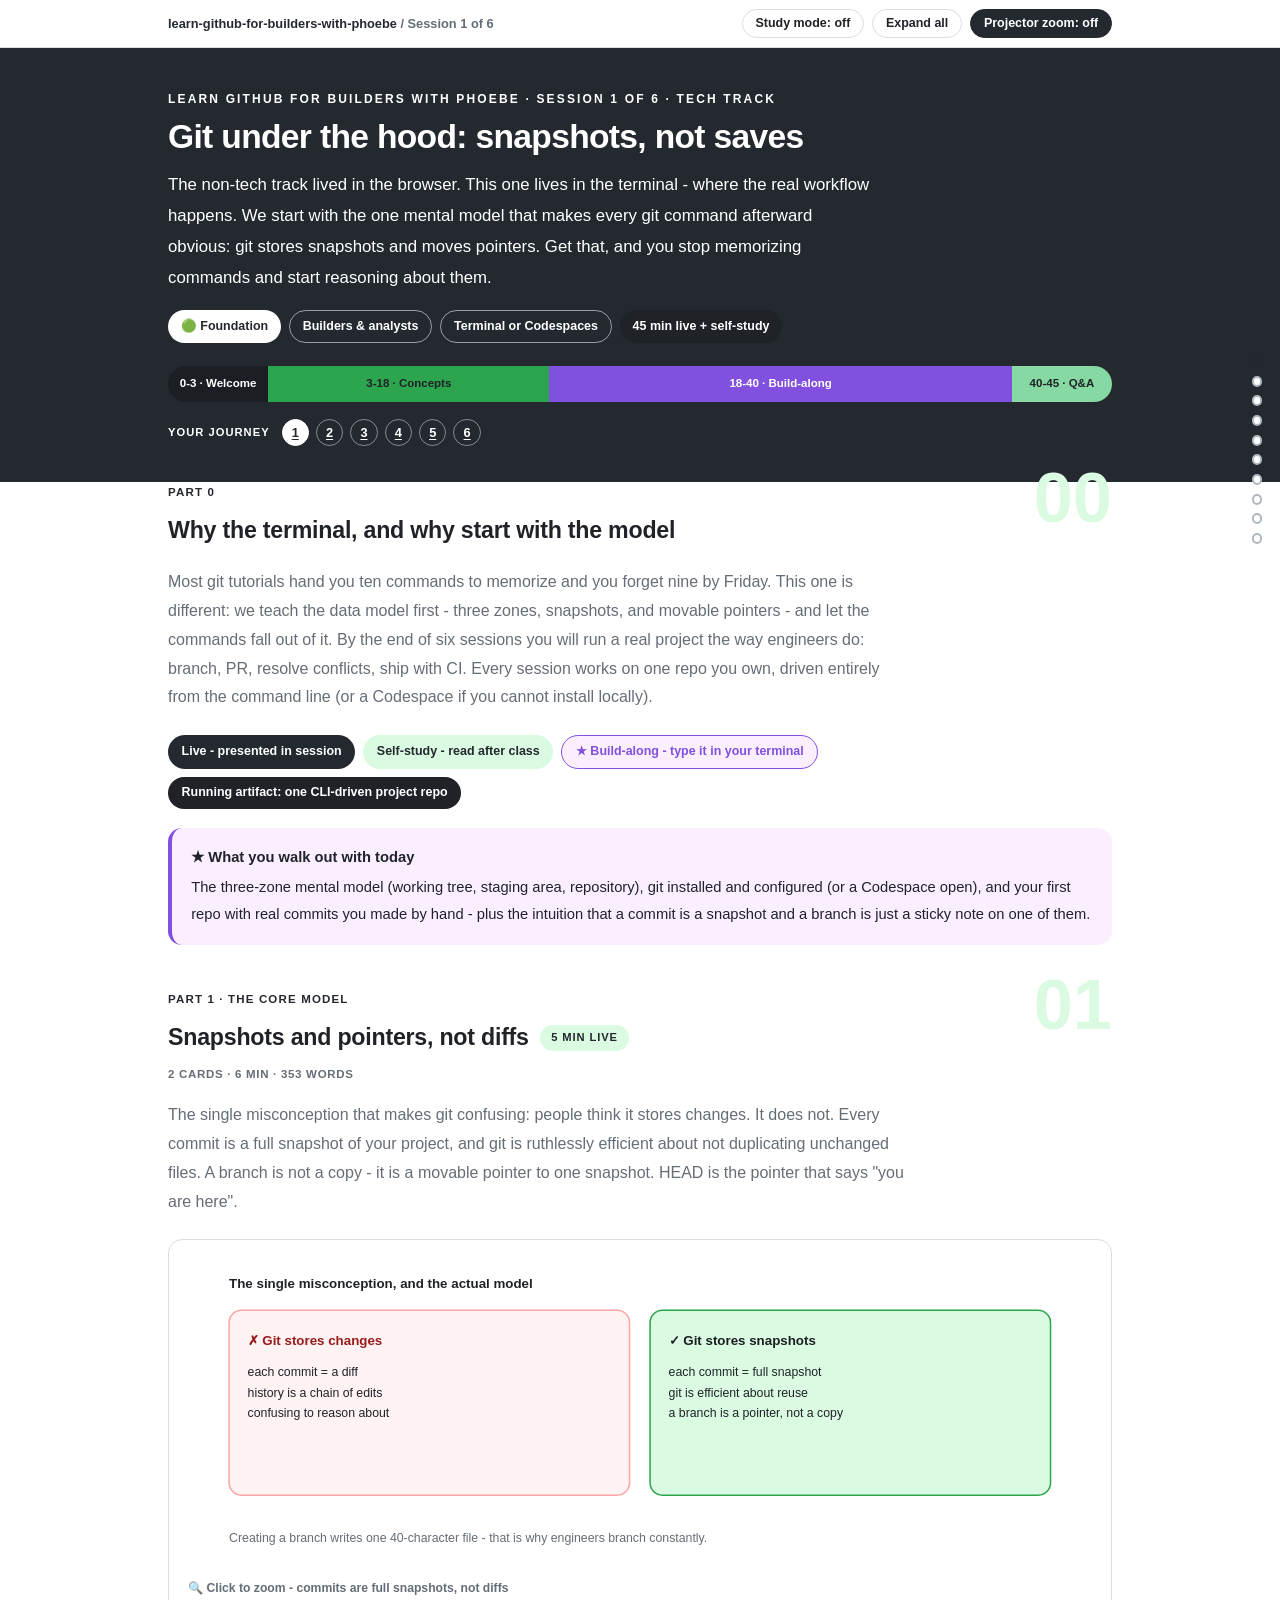
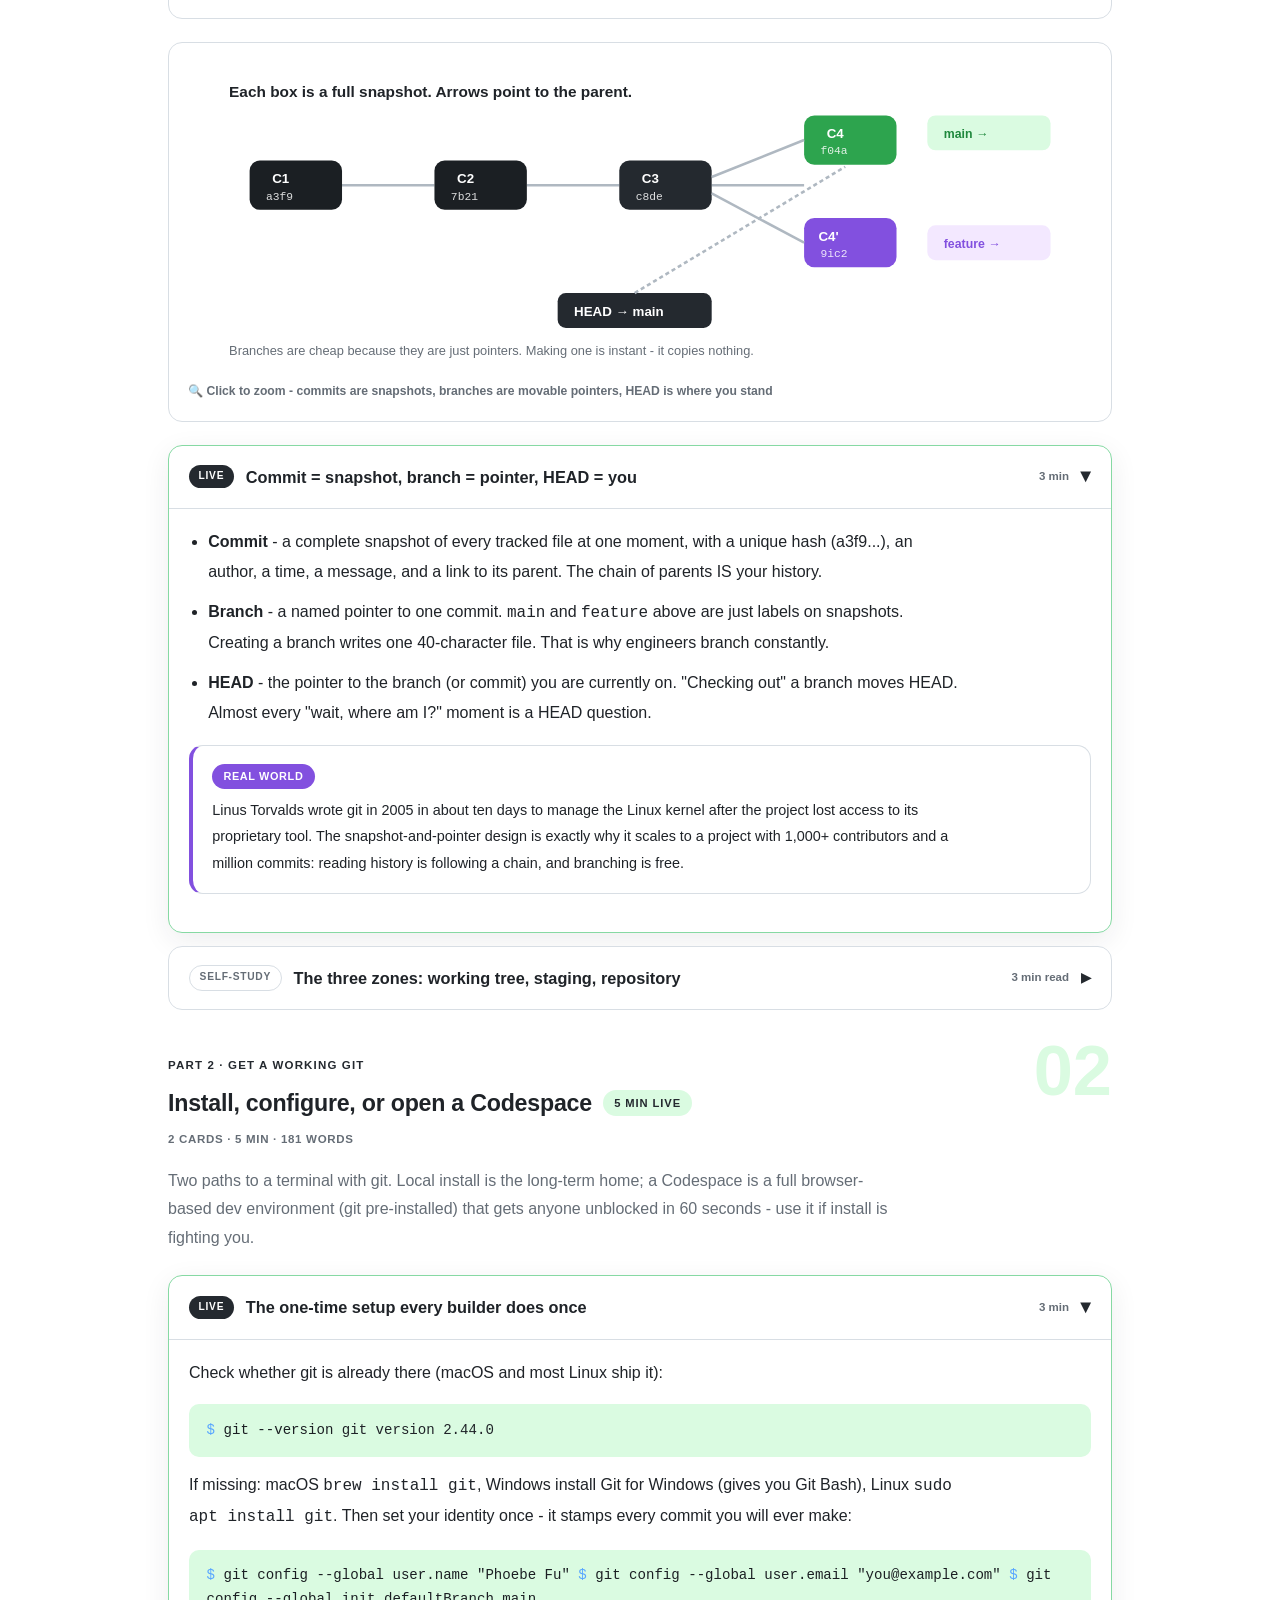
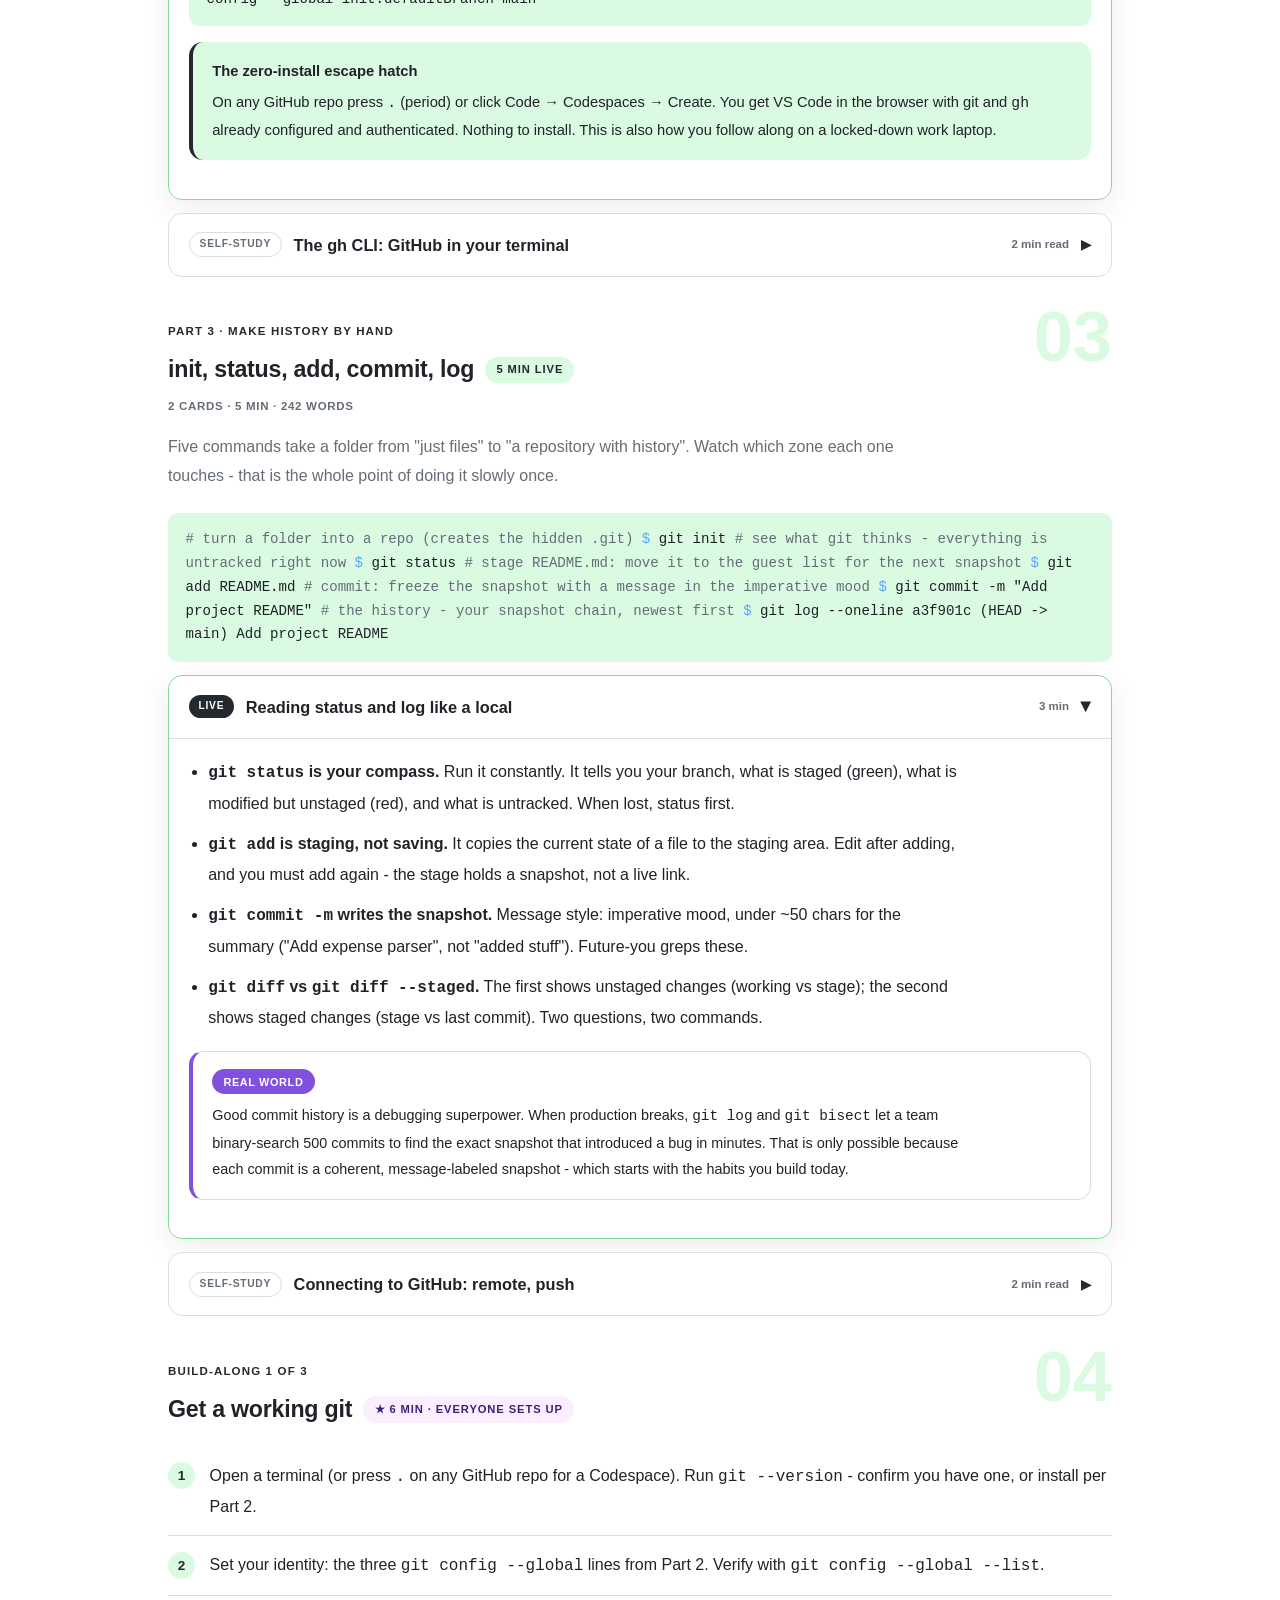
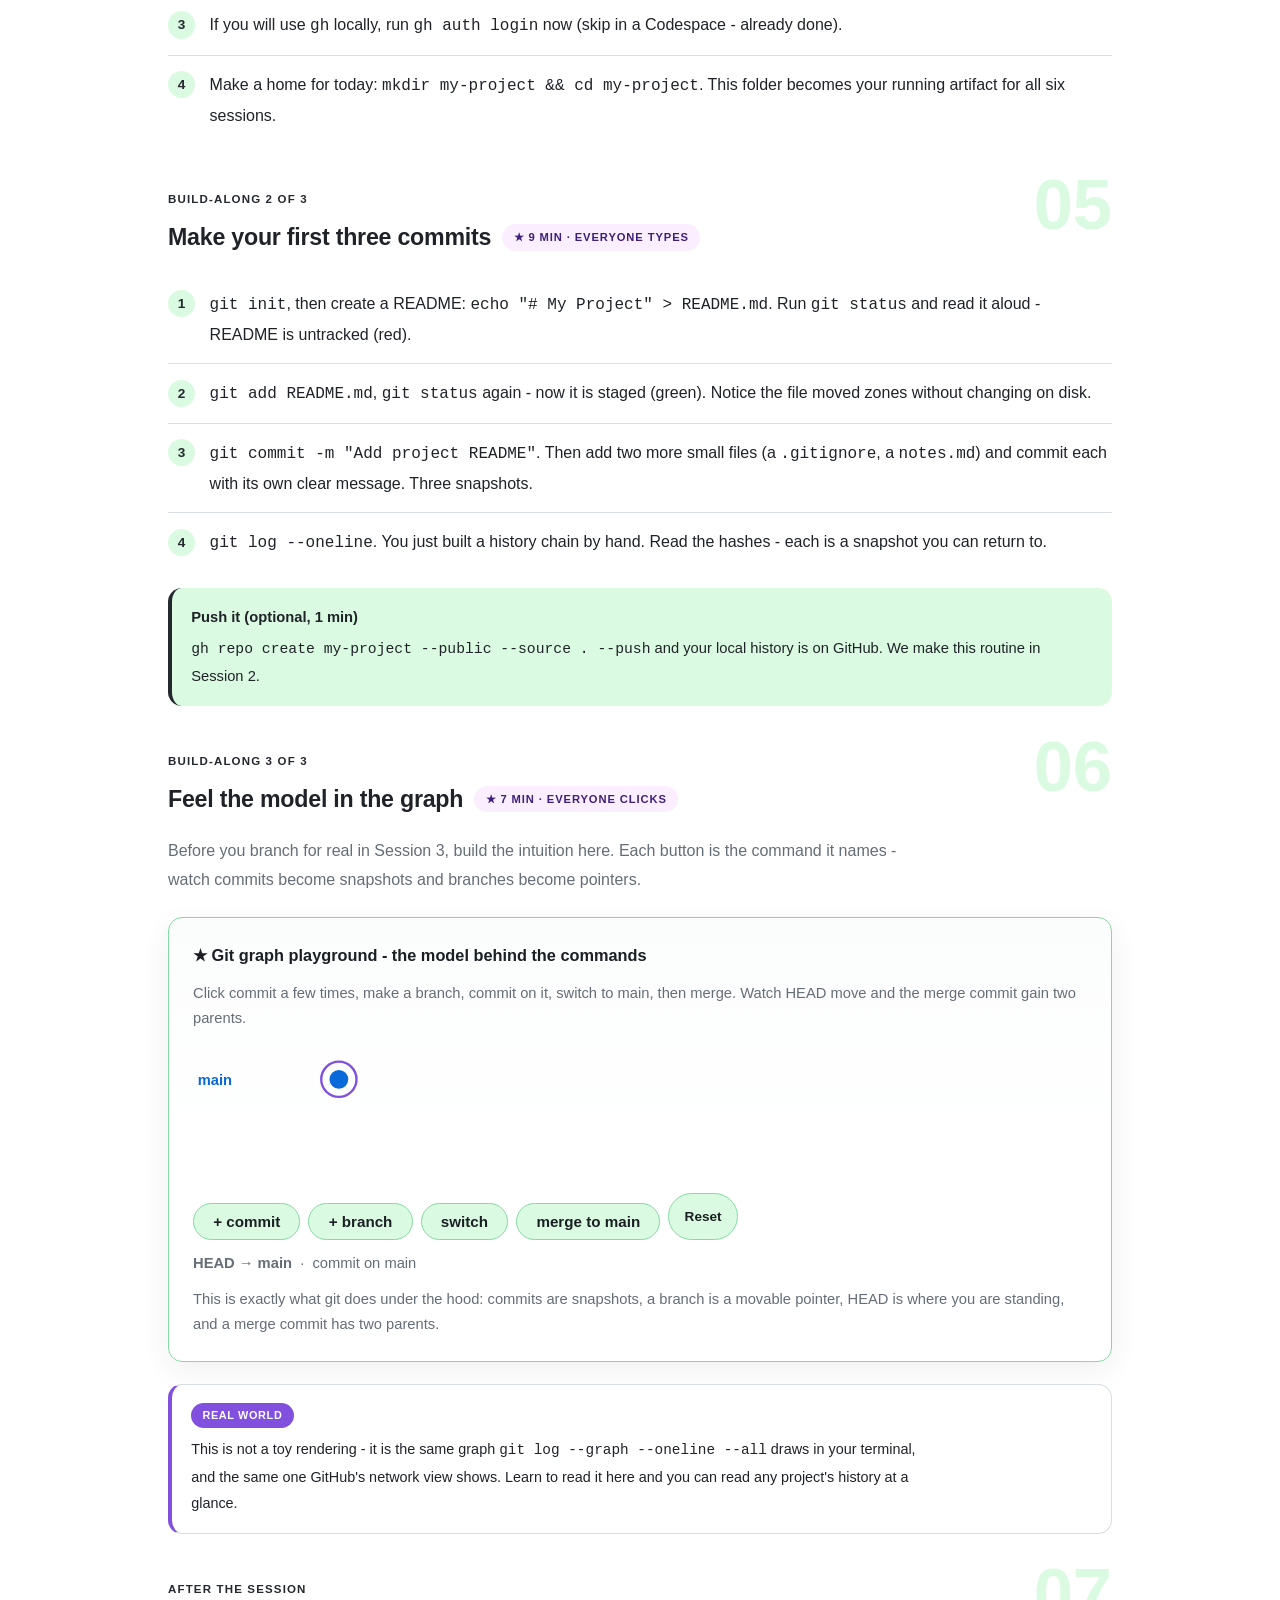
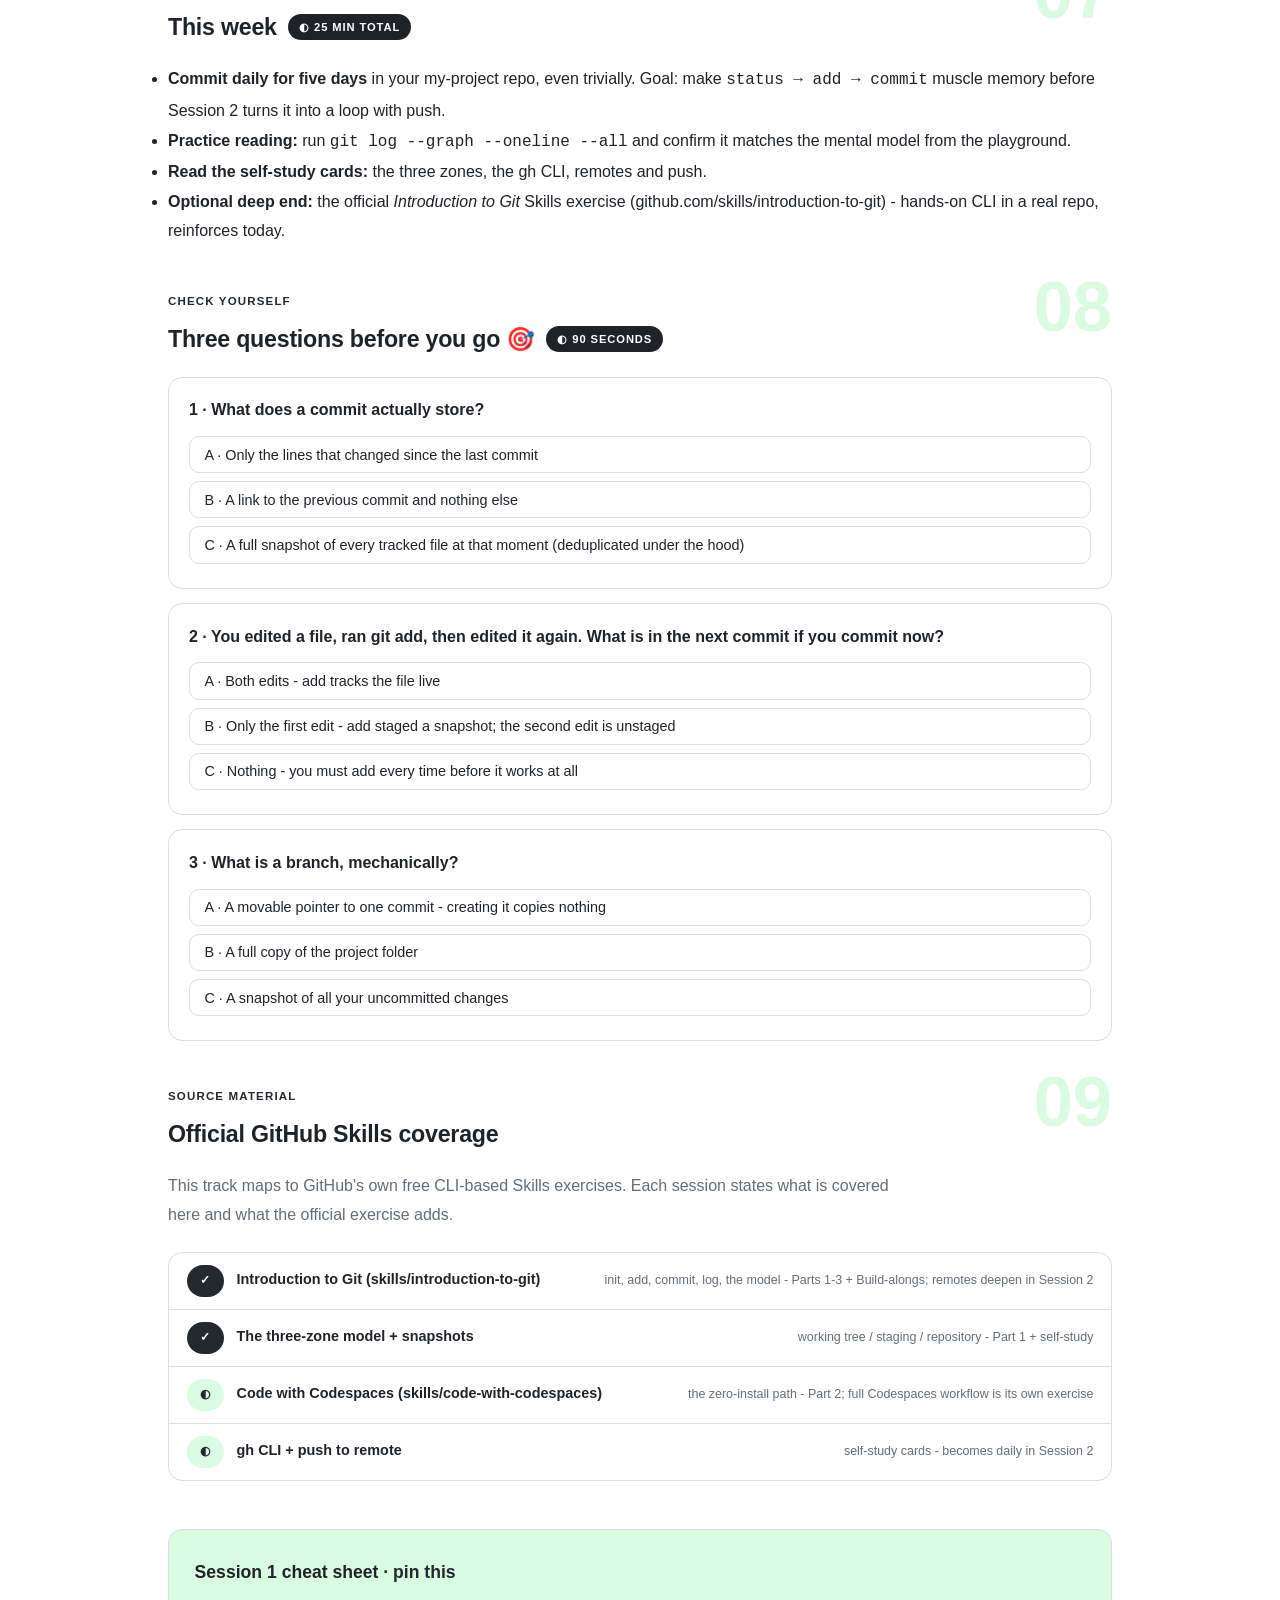
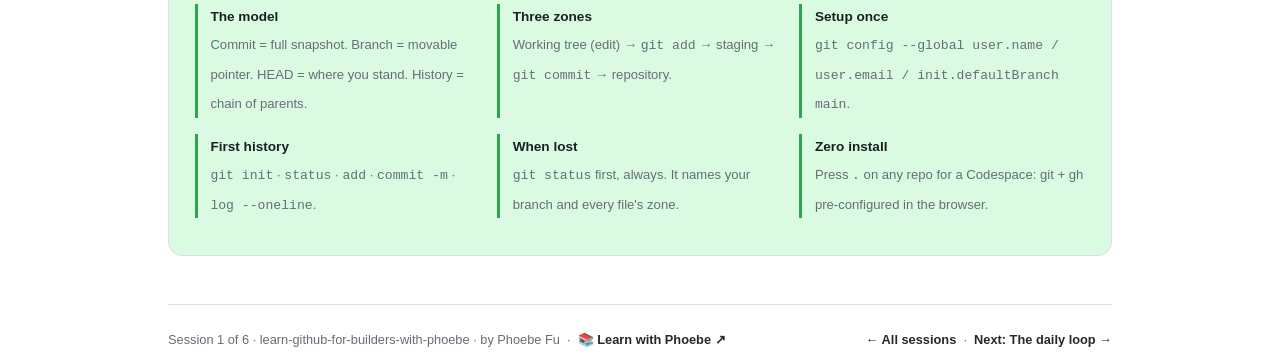
==== commit 27b19803: "Light surfaces everywhere: lightbox, cheat panel, code boxes; contrast and phone-width fixes Every d" ====
--- a/courses/01-git-under-the-hood.html
+++ b/courses/01-git-under-the-hood.html
@@ -19,7 +19,7 @@
 <meta name="twitter:image" content="https://phoebefu6.github.io/learn-github-for-builders-with-phoebe/assets/og-cover.png">
 <!-- social:end -->
 <title>Session 1 · Git under the hood - learn github for builders with phoebe</title>
-<link rel="stylesheet" href="../assets/style.css?v=21">
+<link rel="stylesheet" href="../assets/style.css?v=42">
 </head>
 <body>
 
@@ -439,7 +439,7 @@
 
 </main>
 
-<script src="../assets/app.js?v=17"></script>
+<script src="../assets/app.js?v=42"></script>
 <script src="../assets/widgets.js?v=17"></script>
 </body>
 </html>
--- a/assets/style.css
+++ b/assets/style.css
@@ -15,8 +15,8 @@
   --amber-ink: #3E1F79;
   --amber-50: #FBEFFF;
   --paper: #FFFFFF;
-  --code-bg: #0D1117;
-  --code-ink: #E6EDF3;
+  --code-bg: #DAFBE1;
+  --code-ink: #1F2328;
   --radius: 14px;
 }
 
@@ -46,7 +46,7 @@
   font-size: .75rem;
   letter-spacing: .18em;
   text-transform: uppercase;
-  opacity: .85;
+  opacity: 1;
   font-weight: 600;
 }
 .masthead h1 {
@@ -57,7 +57,7 @@
   letter-spacing: -.02em;
 }
 .masthead h1 .accent { color: inherit; }
-.masthead .sub { font-size: 1.05rem; opacity: .92; max-width: 44rem; }
+.masthead .sub { font-size: 1.05rem; opacity: 1; max-width: 44rem; }
 
 .chip-row { display: flex; flex-wrap: wrap; gap: .5rem; margin-top: 1.1rem; }
 .chip {
@@ -71,7 +71,7 @@
   white-space: nowrap;
 }
 .chip.level { background: #fff; color: var(--indigo); }
-.chip.audience { background: rgba(255,255,255,.16); color: #fff; border: 1px solid rgba(255,255,255,.35); }
+.chip.audience { background: rgba(255,255,255,.08); color: #fff; border: 1px solid rgba(255,255,255,.35); }
 .chip.time { background: var(--ink); color: #fff; font-variant-numeric: tabular-nums; }
 
 /* ---------- agenda bar ---------- */
@@ -224,7 +224,7 @@
 .pill.light { background: var(--indigo-50); color: var(--indigo); }
 .pill.inkpill { background: var(--ink); color: #fff; }
 .pill.amber, .pill.peach { background: var(--amber-50); color: var(--amber); border: 1.5px solid var(--amber); }
-.pill.bare { color: var(--faint); }
+.pill.bare { color: var(--muted); }
 
 /* ---------- 4D grid ---------- */
 .grid-2 { display: grid; grid-template-columns: repeat(auto-fit, minmax(15rem, 1fr)); gap: .8rem; margin: .5rem 0 1rem; }
@@ -253,10 +253,11 @@
 table.clean td:first-child { font-weight: 600; }
 
 /* ---------- prompt boxes ---------- */
-.prompt-box {
+.prompt-box{
   position: relative;
-  background: var(--code-bg);
-  color: var(--code-ink);
+  background: #DAFBE1;
+  border: 1px solid #D8DEE4;
+  color: #1F2328;
   border-radius: var(--radius);
   padding: 1.1rem 1.2rem;
   margin: 1rem 0 1.2rem;
@@ -266,12 +267,12 @@
   white-space: pre-wrap;
   word-break: break-word;
 }
-.prompt-box .label {
+.prompt-box .label{
   position: absolute;
   top: -0.7rem;
   left: 1rem;
-  background: var(--indigo);
-  color: #fff;
+  background: #24292F;
+  color: #FFFFFF;
   font-family: "Inter", -apple-system, sans-serif;
   font-size: .68rem;
   font-weight: 700;
@@ -282,13 +283,13 @@
 }
 .prompt-box.bad .label { background: var(--faint); color: var(--ink); }
 .prompt-box.good .label { background: var(--amber); color: #fff; }
-.copy-btn {
+.copy-btn{
   position: absolute;
   top: .7rem;
   right: .7rem;
-  background: rgba(255,255,255,.1);
-  border: 1px solid rgba(255,255,255,.25);
-  color: #fff;
+  background: #FFFFFF;
+  border: 1px solid #D8DEE4;
+  color: #1F2328;
   border-radius: 999px;
   padding: .25rem .8rem;
   font-size: .72rem;
@@ -297,7 +298,7 @@
   font-family: "Inter", -apple-system, sans-serif;
   transition: background .15s ease;
 }
-.copy-btn:hover { background: rgba(255,255,255,.22); }
+.copy-btn:hover { background: #D8DEE4; }
 .copy-btn.copied { background: var(--amber); border-color: var(--amber); color: #fff; }
 
 /* ---------- demo steps ---------- */
@@ -387,11 +388,11 @@
   gap: .4rem;
 }
 
-.lightbox {
+.lightbox{
   position: fixed;
   inset: 0;
   z-index: 100;
-  background: rgba(31,35,40,.9);
+  background: rgba(255,255,255,.97);
   display: none;
   align-items: center;
   justify-content: center;
@@ -399,8 +400,10 @@
   cursor: zoom-out;
 }
 .lightbox.open { display: flex; }
-.lightbox .inner {
+.lightbox .inner{
   background: #fff;
+  border: 1px solid #D8DEE4;
+  box-shadow: 0 10px 40px rgba(31,35,40,.14);
   border-radius: var(--radius);
   padding: 2rem;
   max-width: 94vw;
@@ -408,13 +411,12 @@
   overflow: auto;
 }
 .lightbox .inner svg, .lightbox .inner img { width: min(88vw, 70rem); height: auto; }
-.lightbox .close-hint {
+.lightbox .close-hint{
   position: fixed;
   top: 1rem; right: 1.4rem;
-  color: #fff;
+  color: #1F2328;
   font-size: .8rem;
   font-weight: 600;
-  opacity: .8;
 }
 
 /* ---------- courses covered ---------- */
@@ -433,19 +435,20 @@
 .covered-row .note { margin-left: auto; color: var(--muted); font-size: .78rem; text-align: right; }
 
 /* ---------- cheat sheet footer ---------- */
-.cheat {
-  background: var(--ink);
-  color: #fff;
+.cheat{
+  background: #DAFBE1;
+  border: 1px solid #D8DEE4;
+  color: #1F2328;
   border-radius: var(--radius);
   padding: 1.6rem 1.6rem 1.3rem;
   margin-top: 3rem;
 }
 .cheat h3 { font-size: 1.1rem; margin-bottom: 1rem; }
-.cheat h3 span { color: var(--indigo-soft); }
+.cheat h3 span { color: #24292F; }
 .cheat .grid-2 { gap: 1rem; }
 .cheat .cheat-item { border-left: 3px solid var(--indigo-mid); padding-left: .8rem; }
-.cheat .cheat-item b { display: block; font-size: .85rem; color: var(--indigo-soft); }
-.cheat .cheat-item span { font-size: .82rem; opacity: .85; }
+.cheat .cheat-item b { display: block; font-size: .85rem; color: #1B1F23; }
+.cheat .cheat-item span { font-size: .82rem; color: #656D76; }
 
 footer.pagefoot {
   border-top: 1px solid var(--hairline);
@@ -540,7 +543,7 @@
   margin-top: 1.1rem;
   flex-wrap: wrap;
 }
-.journey .jlabel { font-size: .7rem; font-weight: 700; text-transform: uppercase; letter-spacing: .09em; opacity: .8; margin-right: .3rem; }
+.journey .jlabel { font-size: .7rem; font-weight: 700; text-transform: uppercase; letter-spacing: .09em; opacity: 1; margin-right: .3rem; }
 .journey a {
   width: 1.7rem; height: 1.7rem;
   border-radius: 999px;
@@ -769,10 +772,10 @@
   padding: .9rem 1.1rem; margin: .8rem 0; overflow-x: auto;
   font: 500 .88rem/1.7 "SF Mono", Menlo, Consolas, monospace;
 }
-.termbox .cmt { color: #8B949E; }
-.termbox .cmd { color: #7EE787; }
+.termbox .cmt { color: var(--muted); }
+.termbox .cmd { color: var(--indigo-deep); }
 .termbox .cmd::before { content: "$ "; color: #58A6FF; }
-.termbox .out { color: #C9D1D9; }
+.termbox .out { color: var(--ink); }
 
 /* === LWP-PATCH v2 === */
 /* palette-agnostic aliases: 75 repos use --indigo/--amber, 1 uses --pine/--clay */
@@ -885,3 +888,28 @@
   color: var(--pv-flag);
 }
 /* === /LWP-PATCH === */
+
+/* layout-patch-3: phone-width overflow (2026-10-10) */
+.sql-bar { flex-wrap: wrap; }
+@media (max-width: 480px) {
+  .covered-row { flex-wrap: wrap; }
+  .covered-row .note { margin-left: 0; text-align: left; flex-basis: 100%; }
+  details.card summary { flex-wrap: wrap; }
+  details.card summary .mini { white-space: normal; }
+  .wk, .sqlbox, .prompt-box, pre { max-width: 100%; overflow-x: auto; }
+  .mono, code, strong, .note { overflow-wrap: anywhere; }
+  select, input[type=range], label { max-width: 100%; }
+  canvas, svg, img { max-width: 100%; height: auto; }
+  .tree-kids, .tree-node-wrap, .tree-node, .rb-night, .al-row, .gd-field, .tl-row, .sl-row { max-width: 100%; overflow-x: auto; }
+  .tl-cols, .sl-cols, .bb-cols, .ev-cols, [class$="-cols"] { grid-template-columns: 1fr !important; display: grid; }
+  .tl-cols > *, .sl-cols > *, [class$="-cols"] > * { min-width: 0; max-width: 100%; }
+  .mono { white-space: normal; }
+  .er-w, .bb-lab, .tl-lev, .sl-lev { max-width: 100%; white-space: normal; }
+}
+/* contrast-patch-2b */
+.cheat a { color: var(--indigo-deep, var(--ink)); }
+.chip.audience { background: transparent; border-color: rgba(255,255,255,.55); }
+.masthead a, .masthead .sub a { color: #fff; text-decoration: underline; text-underline-offset: 2px; }
+.prompt-box b, .prompt-box strong { color: var(--indigo-deep, var(--ink)); }
+.prompt-box span, .prompt-box em, .prompt-box i { color: inherit; }
+.pp-stamp i { color: var(--ink); }
